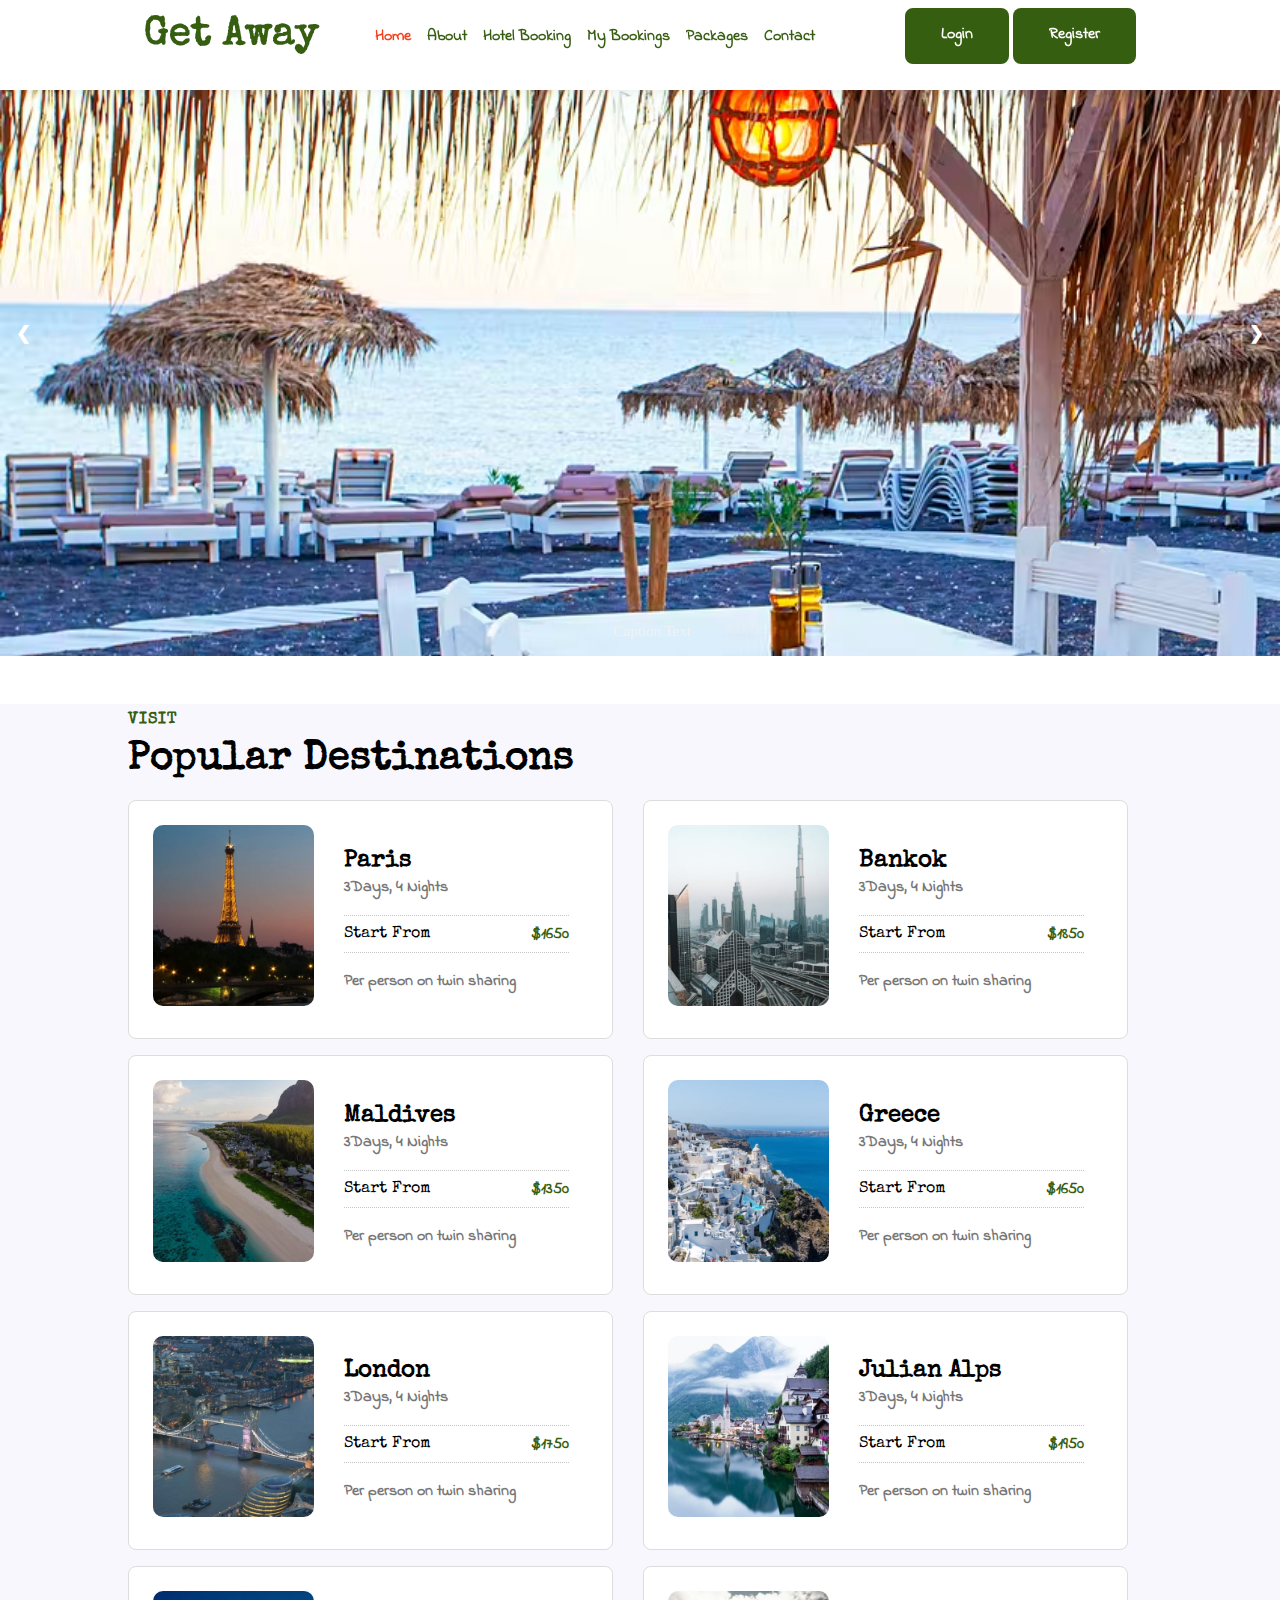
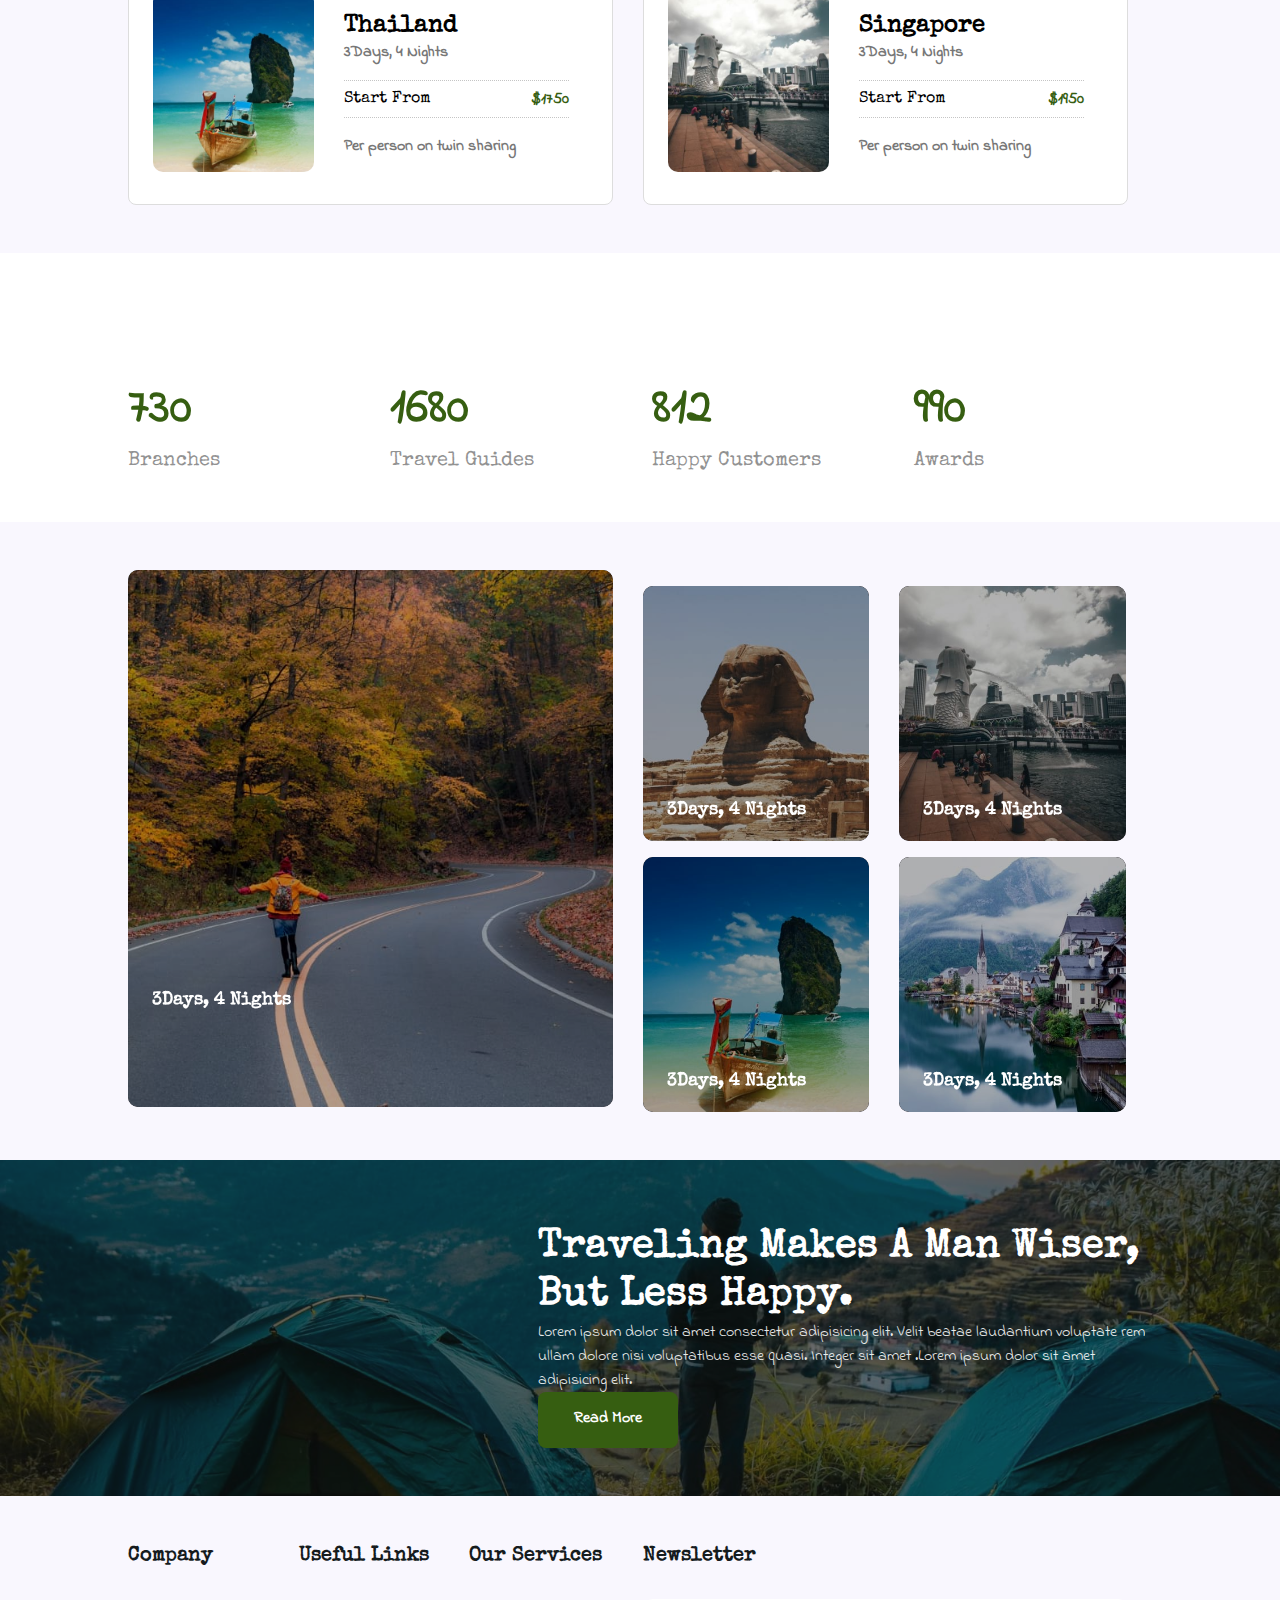
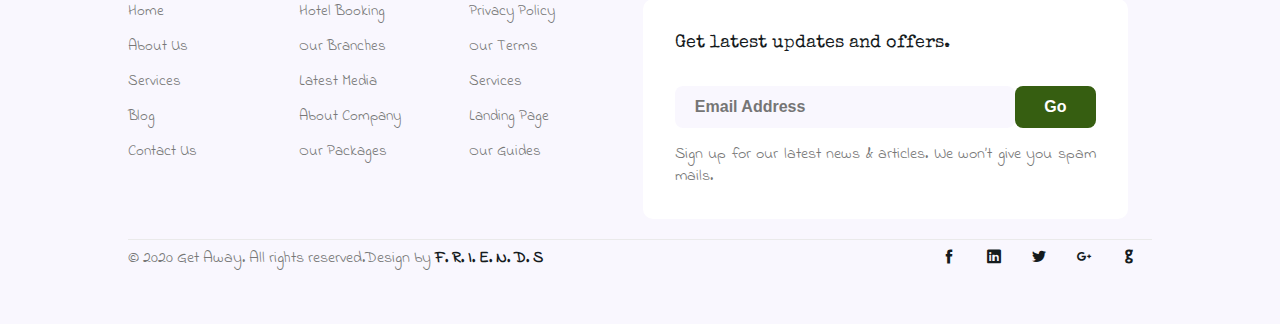
==== index.html @ 88aadf9b "changes" ====
<!DOCTYPE html>
<html lang="en">

<head>
  <meta charset="UTF-8" />
  <meta http-equiv="X-UA-Compatible" content="IE=edge" />
  <meta name="viewport" content="width=device-width, initial-scale=1.0" />

  <!-- google fonts -->
  <link rel="preconnect" href="https://fonts.googleapis.com" />
  <link rel="preconnect" href="https://fonts.gstatic.com" crossorigin />
  <link href="https://fonts.googleapis.com/css2?family=Indie+Flower&family=Special+Elite&display=swap"
    rel="stylesheet" />

  <!-- costum fonts -->
  <link href="css/icofont.min.css" rel="stylesheet" />
  <link href="css/style.css" rel="stylesheet" />
  <link href="css/responsive.css" rel="stylesheet" />

  <!-- js -->
  <script src="js/index.js" defer></script>

  <title>Get Away</title>
</head>

<body>
  <header id="site-header" class="fixed-top">
    <div class="container">
      <nav class="navbar navbar-expand-lg stroke">
        <h1>
          <a class="navbar-brand mr-lg-5" href="index.html"> Get Away </a>
          <!-- <a href="javascript:void(0);" class="icon" onclick="toggleNav()"><i class="icofont-navigation-menu"></i></a> -->
        </h1>

        <button class="navbar-toggler collapsed bg-gradient" type="button" data-toggle="collapse"
          data-target="#navbarTogglerDemo02" aria-controls="navbarTogglerDemo02" aria-expanded="false"
          aria-label="Toggle navigation">
          <!-- <span class="navbar-toggler-icon fa icon-expand fa-bars"></span>
          <span class="navbar-toggler-icon fa icon-close fa-times"></span> -->
          <i class="icofont-navigation-menu"></i>
        </button>

        <div class="collapse navbar-collapse" id="navbarTogglerDemo02">
          <ul class="navbar-nav mr-auto">
            <li class="nav-item active">
              <a class="nav-link" href="index.html">Home <span class="sr-only">(current)</span></a>
            </li>
            <li class="nav-item">
              <a class="nav-link" href="about.html">About</a>
            </li>
            <li class="nav-item">
              <a class="nav-link" href="hotel-booking.html">Hotel Booking</a>
            </li>
            <li class="nav-item">
              <a class="nav-link" href="myBookings.html">My Bookings</a>
            </li>
          <li class="nav-item">
            <a class="nav-link" href="packages.html">Packages</a>
          </li>

            <li class="nav-item">
              <a class="nav-link" href="contact.html">Contact</a>
            </li>
          </ul>
        </div>
        <div class="d-lg-block d-none" id="login-block">
          <a href="login.html" class="btn btn-style btn-secondary">Login</a>
          <a href="registration.html" class="btn btn-style btn-secondary">Register</a>
        </div>
        <div class="d-lg-block d-none" id="loggedIn-block">
          <div class="dropdown">
            <span class="d-flex"><i class="icofont-ui-user" style="padding-right: 10px"></i>
              <p>Hi <span id="userName"></span></p>
            </span>
            <div class="dropdown-content">
              <a id="openModal">Change Password</a>
              <a id="logout">Logout</a>
            </div>
          </div>
        </div>
      </nav>
    </div>
  </header>

  <section class="banner-main mb-3">
    <div class="slideshow-container">
      <div class="mySlides fade">
        <img src="images/banner1.avif" style="width: 100%" />
        <div class="text">Caption Text</div>
      </div>

      <div class="mySlides fade">
        <img src="images/banner2.avif" style="width: 100%" />
        <div class="text">Caption Two</div>
      </div>

      <div class="mySlides fade">
        <img src="images/banner3.jpeg" style="width: 100%" />
        <div class="text">Caption Three</div>
      </div>

      <a class="prev" onclick="plusSlides(-1)">❮</a>
      <a class="next" onclick="plusSlides(1)">❯</a>
    </div>
  </section>

  <section class="travel-grids mb-3 pb-5">
    <div class="container">
      <div class="title-content">
        <h6 class="sub-title">VISIT</h6>
        <h3 class="main-title">Popular Destinations</h3>
      </div>
      <div class="row">
        <!--/row-grids-->
        <div class="col-lg-6 subject-card mt-4">
          <div class="subject-card-header p-4">
            <a href="#" class="card_title p-lg-4d-block">
              <div class="row align-items-center">
                <div class="col-sm-5 subject-img">
                  <img src="images/g1.jpeg" class="img-fluid" alt="" />
                </div>
                <div class="col-sm-7 subject-content mt-sm-0 mt-4">
                  <h4>Paris</h4>
                  <p>3Days, 4 Nights</p>
                  <div class="dst-btm">
                    <h6 class="">Start From</h6>
                    <span>$1650</span>
                  </div>
                  <p class="sub-para">Per person on twin sharing</p>
                </div>
              </div>
            </a>
          </div>
        </div>
        <div class="col-lg-6 subject-card mt-lg-0 mt-4">
          <div class="subject-card-header p-4">
            <a href="#" class="card_title p-lg-4d-block">
              <div class="row align-items-center">
                <div class="col-sm-5 subject-img">
                  <img src="images/g2.jpeg" class="img-fluid" alt="" />
                </div>
                <div class="col-sm-7 subject-content mt-sm-0 mt-4">
                  <h4>Bankok</h4>
                  <p>3Days, 4 Nights</p>
                  <div class="dst-btm">
                    <h6 class="">Start From</h6>
                    <span>$1850</span>
                  </div>
                  <p class="sub-para">Per person on twin sharing</p>
                </div>
              </div>
            </a>
          </div>
        </div>
        <!--//row-grids-->
        <!--/row-grids-->
        <div class="col-lg-6 subject-card mt-4">
          <div class="subject-card-header p-4">
            <a href="#" class="card_title p-lg-4d-block">
              <div class="row align-items-center">
                <div class="col-sm-5 subject-img">
                  <img src="images/g3.jpeg" class="img-fluid" alt="" />
                </div>
                <div class="col-sm-7 subject-content mt-sm-0 mt-4">
                  <h4>Maldives</h4>
                  <p>3Days, 4 Nights</p>
                  <div class="dst-btm">
                    <h6 class="">Start From</h6>
                    <span>$1350</span>
                  </div>
                  <p class="sub-para">Per person on twin sharing</p>
                </div>
              </div>
            </a>
          </div>
        </div>
        <div class="col-lg-6 subject-card mt-4">
          <div class="subject-card-header p-4">
            <a href="#" class="card_title p-lg-4d-block">
              <div class="row align-items-center">
                <div class="col-sm-5 subject-img">
                  <img src="images/g4.jpeg" class="img-fluid" alt="" />
                </div>
                <div class="col-sm-7 subject-content mt-sm-0 mt-4">
                  <h4>Greece</h4>
                  <p>3Days, 4 Nights</p>
                  <div class="dst-btm">
                    <h6 class="">Start From</h6>
                    <span>$1650</span>
                  </div>
                  <p class="sub-para">Per person on twin sharing</p>
                </div>
              </div>
            </a>
          </div>
        </div>
        <!--//row-grids-->
        <!--/row-grids-->
        <div class="col-lg-6 subject-card mt-4">
          <div class="subject-card-header p-4">
            <a href="#" class="card_title p-lg-4d-block">
              <div class="row align-items-center">
                <div class="col-sm-5 subject-img">
                  <img src="images/g5.jpeg" class="img-fluid" alt="" />
                </div>
                <div class="col-sm-7 subject-content mt-sm-0 mt-4">
                  <h4>London</h4>
                  <p>3Days, 4 Nights</p>
                  <div class="dst-btm">
                    <h6 class="">Start From</h6>
                    <span>$1750</span>
                  </div>
                  <p class="sub-para">Per person on twin sharing</p>
                </div>
              </div>
            </a>
          </div>
        </div>
        <div class="col-lg-6 subject-card mt-4">
          <div class="subject-card-header p-4">
            <a href="#" class="card_title p-lg-4d-block">
              <div class="row align-items-center">
                <div class="col-sm-5 subject-img">
                  <img src="images/g6.jpeg" class="img-fluid" alt="" />
                </div>
                <div class="col-sm-7 subject-content mt-sm-0 mt-4">
                  <h4>Julian Alps</h4>
                  <p>3Days, 4 Nights</p>
                  <div class="dst-btm">
                    <h6 class="">Start From</h6>
                    <span>$1950</span>
                  </div>
                  <p class="sub-para">Per person on twin sharing</p>
                </div>
              </div>
            </a>
          </div>
        </div>
        <!--//row-grids-->
        <!--/row-grids-->
        <div class="col-lg-6 subject-card mt-4">
          <div class="subject-card-header p-4">
            <a href="#" class="card_title p-lg-4d-block">
              <div class="row align-items-center">
                <div class="col-sm-5 subject-img">
                  <img src="images/g7.jpeg" class="img-fluid" alt="" />
                </div>
                <div class="col-sm-7 subject-content mt-sm-0 mt-4">
                  <h4>Thailand</h4>
                  <p>3Days, 4 Nights</p>
                  <div class="dst-btm">
                    <h6 class="">Start From</h6>
                    <span>$1750</span>
                  </div>
                  <p class="sub-para">Per person on twin sharing</p>
                </div>
              </div>
            </a>
          </div>
        </div>
        <div class="col-lg-6 subject-card mt-4">
          <div class="subject-card-header p-4">
            <a href="#" class="card_title p-lg-4d-block">
              <div class="row align-items-center">
                <div class="col-sm-5 subject-img">
                  <img src="images/g8.jpeg" class="img-fluid" alt="" />
                </div>
                <div class="col-sm-7 subject-content mt-sm-0 mt-4">
                  <h4>Singapore</h4>
                  <p>3Days, 4 Nights</p>
                  <div class="dst-btm">
                    <h6 class="">Start From</h6>
                    <span>$1950</span>
                  </div>
                  <p class="sub-para">Per person on twin sharing</p>
                </div>
              </div>
            </a>
          </div>
        </div>
        <!--//row-grids-->
      </div>
    </div>
  </section>

  <section class="our-stats py-5" id="stats">
    <div class="gallery-inner container py-lg-0 py-3">
      <div class="row stats-con pb-lg-3">
        <div class="col-lg-3 col-6 stats_info counter_grid">
          <p class="counter">730</p>
          <h4>Branches</h4>
        </div>
        <div class="col-lg-3 col-6 stats_info counter_grid1">
          <p class="counter">1680</p>
          <h4>Travel Guides</h4>
        </div>
        <div class="col-lg-3 col-6 stats_info counter_grid mt-lg-0 mt-5">
          <p class="counter">812</p>
          <h4>Happy Customers</h4>
        </div>
        <div class="col-lg-3 col-6 stats_info counter_grid2 mt-lg-0 mt-5">
          <p class="counter">990</p>
          <h4>Awards</h4>
        </div>
      </div>
    </div>
  </section>

  <section class="best-rooms py-5">
    <div class="container py-md-5">
      <div class="ban-content-inf row">
        <div class="maghny-gd-1 col-lg-6">
          <div class="maghny-grid">
            <figure class="effect-lily border-radius  m-0">
              <img class="img-fluid" src="images/g10.jpeg" alt="">
              <figcaption>
                <div>
                  <h4>3Days, 4 Nights</h4>
                  <p>From 1720$ </p>
                </div>

              </figcaption>
            </figure>
          </div>
        </div>
        <div class="maghny-gd-1 col-lg-6 mt-lg-0 mt-4">
          <div class="row">
            <div class="maghny-gd-1 col-6">
              <div class="maghny-grid">
                <figure class="effect-lily border-radius">
                  <img class="img-fluid" src="images/g9.jpeg" alt="">
                  <figcaption>
                    <div>
                      <h4>3Days, 4 Nights</h4>
                      <p>From 1220$ </p>
                    </div>

                  </figcaption>
                </figure>
              </div>
            </div>
            <div class="maghny-gd-1 col-6">
              <div class="maghny-grid">
                <figure class="effect-lily border-radius">
                  <img class="img-fluid" src="images/g8.jpeg" alt="">
                  <figcaption>
                    <div>
                      <h4>3Days, 4 Nights</h4>
                      <p>From 1620$ </p>
                    </div>

                  </figcaption>
                </figure>
              </div>
            </div>
            <div class="maghny-gd-1 col-6 mt-4">
              <div class="maghny-grid">
                <figure class="effect-lily border-radius">
                  <img class="img-fluid" src="images/g7.jpeg" alt="">
                  <figcaption>
                    <div>
                      <h4>3Days, 4 Nights</h4>
                      <p>From 1820$ </p>
                    </div>

                  </figcaption>
                </figure>
              </div>
            </div>
            <div class="maghny-gd-1 col-6 mt-4">
              <div class="maghny-grid">
                <figure class="effect-lily border-radius">
                  <img class="img-fluid" src="images/g6.jpeg" alt="">
                  <figcaption>
                    <div>
                      <h4>3Days, 4 Nights</h4>
                      <p>From 1520$ </p>
                    </div>

                  </figcaption>
                </figure>
              </div>
            </div>
          </div>
        </div>
      </div>
    </div>
  </section>

  <section class="travel-bottom py-5">
    <div class="container py-md-4 py-3 text-center">
      <div class="row my-lg-4 mt-4">
        <div class="col-lg-9 col-md-10 ml-auto">
          <div class="bottom-info ml-auto">
            <div class="header-section text-left">
              <h3 class="hny-title two">Traveling makes a man wiser, but less happy.</h3>
              <p class="mt-3 pr-lg-5">Lorem ipsum dolor sit amet consectetur adipisicing elit. Velit beatae laudantium
                voluptate rem ullam dolore nisi voluptatibus esse quasi. Integer sit amet .Lorem ipsum dolor sit
                amet adipisicing elit.</p>
              <a href="about.html" class="btn btn-style btn-secondary mt-5">Read More</a>
            </div>


          </div>
        </div>
      </div>
    </div>
  </section>

  <footer class="travel-footer">
    <div class="travel-footer-16-main py-5">
      <div class="container">
        <div class="row">
          <div class="col-lg-6 column">
            <div class="row">
              <div class="col-md-4 column">
                <h3>Company</h3>
                <ul class="footer-gd-16">
                  <li><a href="index.html">Home</a></li>
                  <li><a href="about.html">About Us</a></li>
                  <li><a href="services.html">Services</a></li>
                  <li><a href="blog.html">Blog</a></li>
                  <li><a href="contact.html">Contact Us</a></li>
                </ul>
              </div>
              <div class="col-md-4 column mt-md-0 mt-4">
                <h3>Useful Links</h3>
                <ul class="footer-gd-16">
                  <li><a href="hotel-booking.html">Hotel Booking</a></li>
                  <li><a href="#url">Our Branches</a></li>
                  <li><a href="#url">Latest Media</a></li>
                  <li><a href="about.html">About Company</a></li>
                  <li><a href="#url">Our Packages</a></li>
                </ul>
              </div>
              <div class="col-md-4 column mt-md-0 mt-4">
                <h3>Our Services</h3>
                <ul class="footer-gd-16">
                  <li><a href="#url">Privacy Policy</a></li>
                  <li><a href="#url">Our Terms</a></li>
                  <li><a href="services.html">Services</a></li>
                  <li><a href="landing-single.html">Landing Page</a></li>
                  <li><a href="#url">Our Guides</a></li>
                </ul>
              </div>
            </div>
          </div>
          <div class="col-lg-6 col-md-12 column pl-lg-5 column4 mt-lg-0 mt-5">
            <h3 class="newsletter">Newsletter </h3>
            <div class="end-column">
              <h4>Get latest updates and offers.</h4>
              <form action="#" class="subscribe" method="post">
                <input type="email" name="email" placeholder="Email Address" required="">
                <button type="submit">Go</button>
              </form>
              <p>Sign up for our latest news &amp; articles. We won’t give you spam mails.</p>
            </div>
          </div>
        </div>
        <div class="d-flex below-section justify-content-between align-items-center pt-4 mt-5">
          <div class="columns text-lg-left text-center">
            <p>© 2020 Get Away. All rights reserved.Design by <a href="#" target="_blank">
                F. R. I. E. N. D. S</a>
            </p>
          </div>
          <div class="columns-2 mt-lg-0 mt-3">
            <ul class="social">
              <li><a href="#facebook"><i class="icofont-facebook"></i></a>
              </li>
              <li><a href="#linkedin"><i class="icofont-linkedin"></i></span></a>
              </li>
              <li><a href="#twitter"><i class="icofont-twitter"></i></span></a>
              </li>
              <li><a href="#google"><i class="icofont-google-plus"></i></span></a>
              </li>
              <li><a href="#github"><i class="icofont-github"></i></span></a>
              </li>
            </ul>
          </div>
        </div>
      </div>
    </div>
  </footer>


  <!-- The Modal -->
  <div id="myModal" class="modal">

    <div class="modal-content">
      <div class="modal-header">
        <span class="close">&times;</span>
        <h2>Change Password</h2>
      </div>
      <div class="modal-body">
        <form id="changePwForm">
          <div class="form container">
            <label for="password"><b>Old Password</b></label>
            <input type="password" placeholder="Enter Old Password" name="password" id="password" required>

            <label for="newPassword"><b>New Password</b></label>
            <input type="password" placeholder="Enter Password" name="newPassword" id="newPassword" required>

            <label for="repeatPassword"><b>Re-enter Password</b></label>
            <input type="password" placeholder="Re-enter Password" name="repeatPassword" id="repeatPassword" required>
          </div>

        </form>
      </div>
      <div class="modal-footer">
        <button id="changePassBtn">Change Password</button>
        <button class="cancelbtn" id="cancelChangePassBtn">cancel</button>
      </div>
    </div>
  </div>
  <!-- for banner  -->
  <script>
    let slideIndex = 1;
    showSlides(slideIndex);

    function plusSlides(n) {
      showSlides((slideIndex += n));
    }

    function currentSlide(n) {
      showSlides((slideIndex = n));
    }

    function showSlides(n) {
      let i;
      let slides = document.getElementsByClassName("mySlides");
      if (n > slides.length) {
        slideIndex = 1;
      }
      if (n < 1) {
        slideIndex = slides.length;
      }
      for (i = 0; i < slides.length; i++) {
        slides[i].style.display = "none";
      }

      slides[slideIndex - 1].style.display = "block";
    }
  </script>
</body>

</html>
---- css/style.css ----
/* offset */
* {
  margin: 0;
  padding: 0;
  /* overflow-x: hidden; */
}
/* .container {
  width: 1178px;
  padding-right: 15px;
  padding-left: 15px;
  margin-right: auto;
  margin-left: auto;
} */
.container{
  width: 80%;
  margin: auto;
}
ul li {
  list-style: none;
  display: inline-block;
}
.clearfix {
  clear: both;
}
p {
  margin: 0;
  padding: 0;
  font-size: 1em;
  line-height: 26px;
  color: #777;
}
p,
li,
a {
  font-family: "Indie Flower", cursive;
}
a {
  text-decoration: none;
  color: #000;
  font-weight: 600;
  cursor: pointer;
}
a:hover {
  color: #f53f1a;
}
.right {
  float: right;
}
.left {
  float: left;
}
p {
  text-align: justify;
  line-height: 1.5;
}
a {
  font-weight: 700;
  color: #365e11;
}
h1,
h2,
h3,
h4,
h5,
h6,
h1 a, h4 a {
  font-family: "Special Elite", cursive;
}
.mr-lg-5,
.mx-lg-5 {
  margin-right: 3rem !important;
}
.sr-only {
  position: absolute;
  width: 1px;
  height: 1px;
  padding: 0;
  margin: -1px;
  overflow: hidden;
  clip: rect(0, 0, 0, 0);
  border: 0;
}
.nav-fixed .navbar-expand-lg .navbar-nav li.nav-item.active .nav-link,
nav .active a {
  color: #f53f1a !important;
}
.mb-3 {
  margin-bottom: 3em;
}
/* .mt-5,
.my-5 {
  margin-top: 3rem !important;
} */
.col-1,
.col-2,
.col-3,
.col-4,
.col-5,
.col-6,
.col-7,
.col-8,
.col-9,
.col-10,
.col-11,
.col-12,
.col,
.col-auto,
.col-sm-1,
.col-sm-2,
.col-sm-3,
.col-sm-4,
.col-sm-5,
.col-sm-6,
.col-sm-7,
.col-sm-8,
.col-sm-9,
.col-sm-10,
.col-sm-11,
.col-sm-12,
.col-sm,
.col-sm-auto,
.col-md-1,
.col-md-2,
.col-md-3,
.col-md-4,
.col-md-5,
.col-md-6,
.col-md-7,
.col-md-8,
.col-md-9,
.col-md-10,
.col-md-11,
.col-md-12,
.col-md,
.col-md-auto,
.col-lg-1,
.col-lg-2,
.col-lg-3,
.col-lg-4,
.col-lg-5,
.col-lg-6,
.col-lg-7,
.col-lg-8,
.col-lg-9,
.col-lg-10,
.col-lg-11,
.col-lg-12,
.col-lg,
.col-lg-auto,
.col-xl-1,
.col-xl-2,
.col-xl-3,
.col-xl-4,
.col-xl-5,
.col-xl-6,
.col-xl-7,
.col-xl-8,
.col-xl-9,
.col-xl-10,
.col-xl-11,
.col-xl-12,
.col-xl,
.col-xl-auto {
  position: relative;
  /* width: 100%; */
  padding-right: 15px;
  padding-left: 15px;
}
.p-4 {
  padding: 1.5em;
}
.img-fluid {
  max-width: 100%;
  height: auto;
}
.mt-4,
.my-4 {
  margin-top: 1rem !important;
}
.pb-5,
.py-5 {
  padding-bottom: 3rem !important;
}
.col-6 {
  flex: 0 0 50%;
  max-width: 47%;
}
.pt-5,
.py-5 {
  padding-top: 3rem !important;
}
.ml-auto,
.mx-auto {
  margin-left: auto !important;
}
.text-left {
  text-align: left !important;
}
.hny-title {
  font-size: 40px;
  font-weight: 600;
  line-height: 48px;
  text-transform: capitalize;
}
.btn {
  display: inline-block;
  text-align: center;
  vertical-align: middle;
  -webkit-user-select: none;
  -moz-user-select: none;
  -ms-user-select: none;
  user-select: none;
}
.btn-style {
  padding: 0px 36px;
  font-size: 16px;
  line-height: 52px;
  text-transform: capitalize;
  font-weight: 600;
  transition: 0.3s ease-in;
  border-radius: 8px;
  height: 56px;
}
.btn-secondary {
  color: #fff;
  background-color: #365e11;
  border-color: #365e11;
}
.d-flex {
  display: flex !important;
}
/*=========== HOME PAGE ============*/
/* header */
.fixed-top {
  position: fixed;
  top: 0;
  right: 0;
  left: 0;
  z-index: 1030;
}
header {
  background-color: #fff;
  padding: 0px;
  transition: all 0.4s ease 0s;
  height: 90px;
  display: grid;
  align-items: center;
  box-shadow: 0 3px 9px rgb(0 0 0 / 5%);
}
.nav {
  display: flex;
  flex-wrap: wrap;
  padding-left: 0;
  margin-bottom: 0;
  list-style: none;
}

.nav-link {
  display: block;
  padding: 0.5rem 1rem;
}

.nav-link:hover,
.nav-link:focus {
  text-decoration: none;
}

.nav-link.disabled {
  color: #6c757d;
  pointer-events: none;
  cursor: default;
}

.nav-tabs {
  border-bottom: 1px solid #dee2e6;
}

.nav-tabs .nav-item {
  margin-bottom: -1px;
}

.nav-tabs .nav-link {
  border: 1px solid transparent;
  border-top-left-radius: 0.25rem;
  border-top-right-radius: 0.25rem;
}

.nav-tabs .nav-link:hover,
.nav-tabs .nav-link:focus {
  border-color: #e9ecef #e9ecef #dee2e6;
}

.nav-tabs .nav-link.disabled {
  color: #6c757d;
  background-color: transparent;
  border-color: transparent;
}

.nav-tabs .nav-link.active,
.nav-tabs .nav-item.show .nav-link {
  color: #495057;
  background-color: #fff;
  border-color: #dee2e6 #dee2e6 #fff;
}

.nav-tabs .dropdown-menu {
  margin-top: -1px;
  border-top-left-radius: 0;
  border-top-right-radius: 0;
}

.nav-pills .nav-link {
  border-radius: 0.25rem;
}

.nav-pills .nav-link.active,
.nav-pills .show > .nav-link {
  color: #fff;
  background-color: #000000;
}

.nav-fill .nav-item {
  flex: 1 1 auto;
  text-align: center;
}

.nav-justified .nav-item {
  flex-basis: 0;
  flex-grow: 1;
  text-align: center;
}

.tab-content > .tab-pane {
  display: none;
}

.tab-content > .active {
  display: block;
}

.navbar {
  position: relative;
  display: flex;
  flex-wrap: wrap;
  align-items: center;
  justify-content: space-between;
  padding: 0.5rem 1rem;
}

.navbar .container,
.navbar .container-fluid,
.navbar .container-sm,
.navbar .container-md,
.navbar .container-lg,
.navbar .container-xl {
  display: flex;
  flex-wrap: wrap;
  align-items: center;
  justify-content: space-between;
}

.navbar-brand {
  display: inline-block;
  padding-top: 0.3125rem;
  padding-bottom: 0.3125rem;
  margin-right: 1rem;
  font-size: 1.25rem;
  line-height: inherit;
  white-space: nowrap;
}

.navbar-brand:hover,
.navbar-brand:focus {
  text-decoration: none;
}

.navbar-nav {
  display: flex;
  flex-direction: column;
  padding-left: 0;
  margin-bottom: 0;
  list-style: none;
}

.navbar-nav .nav-link {
  padding-right: 0;
  padding-left: 0;
}

.navbar-nav .dropdown-menu {
  position: static;
  float: none;
}

.navbar-text {
  display: inline-block;
  padding-top: 0.5rem;
  padding-bottom: 0.5rem;
}

.navbar-collapse {
  flex-basis: 100%;
  flex-grow: 1;
  align-items: center;
}

.navbar-toggler {
  padding: 0.25rem 0.75rem;
  font-size: 1.25rem;
  line-height: 1;
  background-color: transparent;
  border: 1px solid transparent;
  border-radius: 0.25rem;
}

.navbar-toggler:hover,
.navbar-toggler:focus {
  text-decoration: none;
}

.navbar-toggler-icon {
  display: inline-block;
  width: 1.5em;
  height: 1.5em;
  vertical-align: middle;
  content: "";
  background: no-repeat center center;
  background-size: 100% 100%;
}
.navbar-expand {
  flex-flow: row nowrap;
  justify-content: flex-start;
}

.navbar-expand > .container,
.navbar-expand > .container-fluid,
.navbar-expand > .container-sm,
.navbar-expand > .container-md,
.navbar-expand > .container-lg,
.navbar-expand > .container-xl {
  padding-right: 0;
  padding-left: 0;
}

.navbar-expand .navbar-nav {
  flex-direction: row;
}

.navbar-expand .navbar-nav .dropdown-menu {
  position: absolute;
}

.navbar-expand .navbar-nav .nav-link {
  padding-right: 0.5rem;
  padding-left: 0.5rem;
}

.navbar-expand > .container,
.navbar-expand > .container-fluid,
.navbar-expand > .container-sm,
.navbar-expand > .container-md,
.navbar-expand > .container-lg,
.navbar-expand > .container-xl {
  flex-wrap: nowrap;
}

.navbar-expand .navbar-collapse {
  display: flex !important;
  flex-basis: auto;
}

.navbar-expand .navbar-toggler {
  display: none;
}

.navbar-light .navbar-brand {
  color: rgba(0, 0, 0, 0.9);
}

.navbar-light .navbar-brand:hover,
.navbar-light .navbar-brand:focus {
  color: rgba(0, 0, 0, 0.9);
}

.navbar-light .navbar-nav .nav-link {
  color: rgba(0, 0, 0, 0.5);
}

.navbar-light .navbar-nav .nav-link:hover,
.navbar-light .navbar-nav .nav-link:focus {
  color: rgba(0, 0, 0, 0.7);
}

.navbar-light .navbar-nav .nav-link.disabled {
  color: rgba(0, 0, 0, 0.3);
}

.navbar-light .navbar-nav .show > .nav-link,
.navbar-light .navbar-nav .active > .nav-link,
.navbar-light .navbar-nav .nav-link.show,
.navbar-light .navbar-nav .nav-link.active {
  color: rgba(0, 0, 0, 0.9);
}

.navbar-light .navbar-toggler {
  color: rgba(0, 0, 0, 0.5);
  border-color: rgba(0, 0, 0, 0.1);
}

.navbar-light .navbar-toggler-icon {
  background-image: url("data:image/svg+xml,%3csvg xmlns='http://www.w3.org/2000/svg' width='30' height='30' viewBox='0 0 30 30'%3e%3cpath stroke='rgba(0, 0, 0, 0.5)' stroke-linecap='round' stroke-miterlimit='10' stroke-width='2' d='M4 7h22M4 15h22M4 23h22'/%3e%3c/svg%3e");
}

.navbar-light .navbar-text {
  color: rgba(0, 0, 0, 0.5);
}

.navbar-light .navbar-text a {
  color: rgba(0, 0, 0, 0.9);
}

.navbar-light .navbar-text a:hover,
.navbar-light .navbar-text a:focus {
  color: rgba(0, 0, 0, 0.9);
}

.navbar-dark .navbar-brand {
  color: #fff;
}

.navbar-dark .navbar-brand:hover,
.navbar-dark .navbar-brand:focus {
  color: #fff;
}

.navbar-dark .navbar-nav .nav-link {
  color: rgba(255, 255, 255, 0.5);
}

.navbar-dark .navbar-nav .nav-link:hover,
.navbar-dark .navbar-nav .nav-link:focus {
  color: rgba(255, 255, 255, 0.75);
}

.navbar-dark .navbar-nav .nav-link.disabled {
  color: rgba(255, 255, 255, 0.25);
}

.navbar-dark .navbar-nav .show > .nav-link,
.navbar-dark .navbar-nav .active > .nav-link,
.navbar-dark .navbar-nav .nav-link.show,
.navbar-dark .navbar-nav .nav-link.active {
  color: #fff;
}

.navbar-dark .navbar-toggler {
  color: rgba(255, 255, 255, 0.5);
  border-color: rgba(255, 255, 255, 0.1);
}

.navbar-dark .navbar-text {
  color: rgba(255, 255, 255, 0.5);
}

.navbar-dark .navbar-text a {
  color: #fff;
}

.navbar-dark .navbar-text a:hover,
.navbar-dark .navbar-text a:focus {
  color: #fff;
}
#site-header nav h1 a {
  font-size: 40px;
}

/* banner */
.mySlides {
  display: none;
}
.mySlides img {
  vertical-align: middle;
  height: 41em;
  object-fit: cover;
}

/* Slideshow container */
.slideshow-container {
  max-width: 100%;
  position: relative;
  margin: auto;
}

/* Next & previous buttons */
.prev,
.next {
  cursor: pointer;
  position: absolute;
  top: 50%;
  width: auto;
  padding: 16px;
  margin-top: -22px;
  color: white;
  font-weight: bold;
  font-size: 18px;
  transition: 0.6s ease;
  border-radius: 0 3px 3px 0;
  user-select: none;
}

/* Position the "next button" to the right */
.next {
  right: 0;
  border-radius: 3px 0 0 3px;
}

/* On hover, add a black background color with a little bit see-through */
.prev:hover,
.next:hover {
  background-color: rgba(0, 0, 0, 0.8);
}

/* Caption text */
.text {
  color: #f2f2f2;
  font-size: 15px;
  padding: 8px 12px;
  position: absolute;
  bottom: 8px;
  width: 100%;
  text-align: center;
}

/* Fading animation */
.fade {
  animation-name: fade;
  animation-duration: 1.5s;
}

@keyframes fade {
  from {
    opacity: 0.4;
  }
  to {
    opacity: 1;
  }
}
/* travel-grid */
.travel-grids img,
.best-rooms img, .travel-cta4 img, .travel-grids1 img{
  border-radius: 10px;
}
.travel-grids {
  background-color: #936be80d;
}
.sub-title {
  font-size: 16px;
  font-weight: 700;
  text-transform: uppercase;
  line-height: 2em;
  letter-spacing: 1px;
  color: #365e11;
}
.main-title {
  font-size: 40px;
  font-weight: 600;
  line-height: 48px;
  text-transform: capitalize;
}
.row {
  display: flex;
  flex-wrap: wrap;
  margin-right: -15px;
  margin-left: -15px;
}
.col-lg-6 {
  flex: 0 0 50%;
  max-width: 47%;
}
.subject-card-header {
  background-color: #fff;
  border-radius: 8px;
  box-shadow: var(--card-box-shadow);
  transition: 0.3s ease-in-out;
  border: 1px solid #ddd;
}
.align-items-center {
  align-items: center !important;
}
.travel-grids h4 {
  font-size: 24px;
  line-height: 28px;
  color: #000;
}
.travel-grids .dst-btm {
  margin: 16px 0;
  padding: 6px 0;
  border-top: 1px dotted #c5c5c5;
  border-bottom: 1px dotted #c5c5c5;
  color: #000;
  display: grid;
  grid-template-columns: 2fr 1fr;
  align-items: center;
}
.travel-grids .dst-btm h6 {
  font-size: 16px;
  font-weight: 400;
  color: 000;
}
.travel-grids .dst-btm span {
  text-align: right;
  font-size: 16px;
  font-weight: 600;
  color: #365e11;
}

/* stats count */
.stats_info p {
  font-size: 50px;
  line-height: 60px;
  font-weight: 700;
  color: #365e11;
  margin-top: 30px;
  margin-bottom: 0;
}
.stats_info h4 {
  font-size: 20px;
  line-height: 25px;
  text-transform: capitalize;
  color: #777;
  margin-top: 10px;
  opacity: 0.8;
  font-weight: 300;
}

/* best-rooms */
.best-rooms {
  background-color: #936be80d;
}
.best-rooms .maghny-grid {
  position: relative;
  list-style: none;
}
.best-rooms .maghny-grid figure {
  position: relative;
  /* float: left; */
  overflow: hidden;
  background: #020004;
  text-align: center;
  cursor: pointer;
  margin-bottom: 0px;
  border-top-left-radius: 10px;
  border-top-right-radius: 10px;
}
.best-rooms .maghny-grid figure img {
  position: relative;
  display: block;
  min-height: 100%;
  max-width: 100%;
  opacity: 0.8;
}
.best-rooms figure.effect-lily img {
  opacity: 0.7;
  transition: opacity 0.35s, transform 0.35s;
  width: 100%;
}
article,
aside,
figcaption,
figure,
footer,
header,
hgroup,
main,
nav,
section {
  display: block;
}
.best-rooms .maghny-grid figure figcaption {
  padding: 2em;
  padding-bottom: 0;
  color: #fff;
  text-transform: capitalize;
  -webkit-backface-visibility: hidden;
  backface-visibility: hidden;
}
.best-rooms .maghny-grid figure figcaption,
.best-rooms .maghny-grid figure figcaption > a {
  position: absolute;
  top: inherit;
  bottom: 27%;
  left: 0;
  width: 100%;
}
.best-rooms figure.effect-lily figcaption {
  text-align: left;
}
.best-rooms figure.effect-lily figcaption > div {
  position: absolute;
  bottom: 0;
  left: 0;
  padding: 1.5em;
  padding-bottom: 0;
  width: 100%;
  height: 50%;
}
.best-rooms .maghny-grid figure h4 {
  transition: transform 0.35s;
  font-size: 18px;
  line-height: 28px;
}
.best-rooms .maghny-grid figure h4,
.best-rooms .maghny-grid figure p {
  margin: 0;
  color: #fff;
}
.best-rooms figure.effect-lily h4,
.best-rooms figure.effect-lily p,
.best-rooms figure.effect-lily a {
  transform: translate3d(0, 40px, 0);
}
.best-rooms figure.effect-lily h4 {
  transition: transform 0.35s;
}
.best-rooms .maghny-grid figure p {
  color: #fff;
  font-weight: 600;
}
.best-rooms figure.effect-lily p,
.best-rooms figure.effect-lily a {
  color: rgba(255, 255, 255, 0.8);
  opacity: 0;
  transition: opacity 0.2s, transform 0.35s;
}
.best-rooms figure.effect-lily:hover img,
.best-rooms figure.effect-lily:hover p,
.best-rooms figure.effect-lily:hover a {
  opacity: 0.9;
}

.best-rooms figure.effect-lily:hover h4,
.best-rooms figure.effect-lily:hover p,
.best-rooms figure.effect-lily:hover p {
  transform: translate3d(0, 15px, 0);
}

.best-rooms figure.effect-lily:hover p,
.best-rooms figure.effect-lily:hover a {
  transition-delay: 0.05s;
  transition-duration: 0.35s;
}

.best-rooms .room-info ul li {
  display: inline-block;
  margin-right: 15px;
  color: var(--para-color);
  font-weight: 500;
}

.best-rooms .room-info ul li span.fa {
  color: #d1cebd;
  width: 22px;
  font-size: 16px;
}
.best-rooms .border-radius {
  border-radius: 10px;
}
.best-rooms .col-6 {
  max-width: 44%;
}
.travel-bottom {
  background: url(../images/banner2.jpeg) no-repeat center;
  background-size: cover;
  position: relative;
  z-index: 0;
  display: grid;
  align-items: center;
}

.travel-bottom::before {
  content: "";
  position: absolute;
  top: 0;
  min-height: 100%;
  left: 0;
  right: 0;
  z-index: -1;
  background-color: #0c0c0c;
  opacity: 0.6;
}

.travel-bottom .bottom-info {
  max-width: 60%;
}

.travel-bottom .bottom-info p {
  color: #fff;
  text-align: left;
  opacity: 0.9;
}
.hny-title.two {
  color: #fff;
}
/* footer  */
.travel-footer .travel-footer-16-main {
  background: #936be80d;
}

.travel-footer .travel-footer-16-main h3 {
  font-size: 20px;
  line-height: 25px;
  color: #151b1d;
  margin-bottom: 30px;
  font-weight: 700;
}

.travel-footer .travel-footer-16-main h4 {
  font-size: 18px;
  line-height: 25px;
  color: #151b1d;
  margin-bottom: 30px;
  font-weight: 500;
}

.travel-footer .ad-text-inf {
  margin-bottom: 20px;
}
.travel-footer .col-md-4 {
  max-width: 27.33333%;
}

.travel-footer span.color-ubd {
  color: var(--font-color);
  opacity: 0.5;
  font-weight: 500;
  font-size: 16px;
  display: block;
  margin-bottom: 2px;
}

.travel-footer .footer-gd-16 li {
  display: block;
  list-style: none;
  margin: 10px 0;
}

.travel-footer .footer-gd-16 li a {
  color: #777;
  font-weight: normal;
  font-size: 15px;
  line-height: 25px;
  padding: 0;
  text-transform: capitalize;
}

.travel-footer .end-column {
  background-color: #fff;
  padding: 2em;
  border-radius: 10px;
}

.travel-footer .below-section,
.travel-footer .para-content-footer {
  border-top: 1px solid #eaeaea;
}

.travel-footer .travel-footer-16-main h3 a:hover,
.travel-footer .footer-gd-16 li a:hover,
.travel-footer .travel-footer-16-main p a:hover {
  opacity: 0.8;
  color: #000;
}

.travel-footer .travel-footer-16-main p {
  line-height: 22px;
  color: #777;
  font-size: 16px;
}

.travel-footer .travel-footer-16-main p a {
  color: #151b1d;
}

.travel-footer a.footer-small-text {
  color: var(--heading-color);
  line-height: 24px;
  font-size: 16px;
  font-weight: 600;
  transition: 0.3s ease-in;
}

.travel-footer a.footer-small-text:hover {
  background: var(--secondary-color);
  transition: 0.3s ease-in;
}

.travel-footer .text-sub-small {
  color: #656f7b;
  font-size: 14px;
  margin-top: 4px;
}

.travel-footer form {
  display: flex;
  margin-bottom: 15px;
  justify-content: space-between;
}
.travel-footer .below-section {
  margin-top: 20px;
}

.travel-footer .subscribe input[type="email"] {
  background: #936be80d;
  border: none;
  padding: 12px 20px;
  font-size: 16px;
  outline: none;
  width: 78%;
  color: #151b1d;
  font-weight: 600;
  border-radius: 8px;
}

.travel-footer .subscribe button {
  text-align: center;
  background: #365e11;
  border: none;
  outline: none;
  font-size: 16px;
  font-weight: 600;
  padding: 12px 20px;
  cursor: pointer;
  width: 20%;
  color: #fff;
  border-radius: 8px;
}

.travel-footer .subscribe button:hover {
  transition: all 0.5s ease;
}

.travel-footer .subscribe button img {
  vertical-align: middle;
}

.travel-footer #movetop {
  display: none;
  position: fixed;
  bottom: 100px;
  right: 20px;
  z-index: 99;
  border: none;
  outline: none;
  cursor: pointer;
  width: 50px;
  height: 45px;
  background: #365e11;
  padding: 0;
  opacity: 0.7;
  transition: 0.3s ease;
  border-radius: 8px;
}

.travel-footer #movetop:hover {
  opacity: 1;
  transition: 0.3s ease;
}

.travel-footer #movetop span.fa {
  line-height: 45px;
  color: #fff;
  font-size: 22px;
}

.travel-footer .below-section {
  justify-content: space-between;
}

.travel-footer ul.social li,
.travel-footer ul.jst-link li {
  display: inline-block;
  margin-right: 5px;
}

.travel-footer ul.social li a {
  color: #151b1d;
  width: 36px;
  height: 36px;
  line-height: 36px;
  display: inline-block;
  border-radius: 50%;
  text-align: center;
}

.travel-footer ul.social li a:hover {
  background: #e9ecef;
  transition: 0.3s ease;
  color: #fff;
}

.travel-footer ul.social li a span {
  font-size: 15px;
  line-height: 36px;
}

/* ====================== Login Page ====================== */
/* breadcrumb */
.travel-about-breadcrumb {
    margin-top: 90px;
    background: url(../images/banner2.jpeg) no-repeat center;
    background-size: cover;
    position: relative;
    z-index: 0;
    display: grid;
    align-items: center;
    padding: 1em 0;
  }
  
  .travel-about-breadcrumb h2.title {
    font-size: 38px;
    font-weight: 700;
    color: #fff;
  }
  
  .travel-about-breadcrumb::before {
    content: "";
    position: absolute;
    top: 0;
    min-height: 100%;
    left: 0;
    right: 0;
    z-index: -1;
    background-color: #161B1D;
    opacity: .7;
  }
  
  .travel-about-breadcrumb .breadcrumbs-custom-path li {
    position: relative;
    display: inline-block;
    vertical-align: middle;
    font-size: 1em;
    line-height: 1.5;
    font-weight: 400;
    text-transform: capitalize;
    color: #fff;
  }
  
  ul.breadcrumbs-custom-path li a {
    color: var(--secondary-color);
  }
  
  .travel-about-breadcrumb .breadcrumbs-custom-path li span.fa {
    font-size: 12px;
    vertical-align: 2px;
  }
  
  @media (max-width:991px) {
    .travel-about-breadcrumb {
      margin-top: 68px;
    }
  }
  
  @media (max-width:640px) {
    .travel-about-breadcrumb h2.title {
      font-size: 34px;
    }
  
    .travel-about-breadcrumb {
      margin-top: 68px;
    }
  }
  
  @media (max-width:600px) {
    .travel-about-breadcrumb h2.title {
      font-size: 30px;
    }
}
/* about  */
.ab-section {
    max-width: 750px;
    margin: 0 auto;
  }
  
  .travel-content-6 {
    background: #936be80d ;
  }
  

#loggedIn-block .dropdown {
  position: relative;
  display: inline-block;
}

#loggedIn-block .dropdown-content {
  display: none;
  position: absolute;
  background-color: #f9f9f9;
  min-width: 160px;
  box-shadow: 0px 8px 16px 0px rgba(0, 0, 0, 0.2);
  padding: 12px 16px;
  z-index: 1;
}

#loggedIn-block .dropdown:hover .dropdown-content {
  display: block;
}

/* For Modal */
/* The Modal (background) */
.modal {
  display: none; /* Hidden by default */
  position: fixed; /* Stay in place */
  z-index: 1; /* Sit on top */
  padding-top: 100px; /* Location of the box */
  left: 0;
  top: 0;
  width: 100%; /* Full width */
  height: 100%; /* Full height */
  overflow: auto; /* Enable scroll if needed */
  background-color: rgb(0, 0, 0); /* Fallback color */
  background-color: rgba(0, 0, 0, 0.4); /* Black w/ opacity */
}

/* Modal Content */
.modal-content {
  position: relative;
  background-color: #fefefe;
  margin: auto;
  padding: 0;
  border: 1px solid #888;
  width: 80%;
  box-shadow: 0 4px 8px 0 rgba(0, 0, 0, 0.2), 0 6px 20px 0 rgba(0, 0, 0, 0.19);
  -webkit-animation-name: animatetop;
  -webkit-animation-duration: 0.4s;
  animation-name: animatetop;
  animation-duration: 0.4s;
}

/* Add Animation */
@-webkit-keyframes animatetop {
  from {
    top: -300px;
    opacity: 0;
  }
  to {
    top: 0;
    opacity: 1;
  }
}

@keyframes animatetop {
  from {
    top: -300px;
    opacity: 0;
  }
  to {
    top: 0;
    opacity: 1;
  }
}

/* The Close Button */
.close {
  color: #365e11;
  float: right;
  font-size: 28px;
  font-weight: bold;
}

.close:hover,
.close:focus {
  color: #f53f1a;
  text-decoration: none;
  cursor: pointer;
}

.modal-header {
  padding: 18px;
  background-color: #f1f1f1;
  color: #365e11;
}

.modal-body {
  padding: 2px 16px;
}

.modal-footer {
  padding: 16px;
  background-color: #f1f1f1;
  color: #365e11;
  display: flex;
  justify-content: space-between;
  flex-direction: row-reverse;
}

#changePwForm form {
  border: 3px solid #f1f1f1;
}

#changePwForm input[type="text"],
#changePwForm input[type="password"] {
  width: 100%;
  padding: 12px 20px;
  margin: 8px 0;
  display: inline-block;
  border: 1px solid #ccc;
  box-sizing: border-box;
}

#changePwForm .container {
  width: auto;
}

.modal-footer button {
  background-color: #04aa6d;
  color: white;
  padding: 14px 20px;
  margin: 8px 0;
  border: none;
  cursor: pointer;
  /* width: 100%; */
}

.modal-footer button:hover {
  opacity: 0.8;
}

.modal-footer .cancelbtn {
  background-color: #f44336;
}
.travel-grids1 .grids5-info h5 {
    font-size: 16px;
    line-height: 25px;
    color: #365e11;
    margin-top: 10px;
}
.travel-grids1 h4, .grids-1 h4{
    margin: 0;
    padding: 0;
    color: #151b1d;
    font-weight: 700;
    font-size: 1.5em;
    font-family: "Special Elite", cursive;
}
/* Destination Page  */
.grids-1 .info {
    padding: 20px 0px;
}
.grids-1 .dst-btm {
    display: grid;
    grid-template-columns: 2fr 1fr;
    align-items: center;
    border-top: 1px solid #ddd;
    margin-top: 16px;
    padding-top: 10px;
}
.grids-1 .dst-btm h6 {
    font-size: 16px;
    font-weight: 400;
    color: #151b1d;
}
.grids-1 .dst-btm span {
    text-align: right;
    font-size: 16px;
    font-weight: 600;
    color: #365e11;
}
/* Packages page  */
.pricing .grid {
    display: grid;
    grid-template-columns: 1fr 3fr 2fr;
    align-items: center;
    grid-gap: 20px;
  }
  
  .pricing .price-box {
    box-sizing: border-box;
    background: #fff;
    padding: 20px;
    border: 1px solid #151b1d;
    border-radius: 6px;
    -webkit-border-radius: 6px;
    -o-border-radius: 6px;
    -moz-border-radius: 6px;
    -ms-border-radius: 6px;
    margin-bottom: 30px;
  }
  
  .pricing .price-box:hover {
    border: 1px solid #f44336;
    transition: 0.5s ease-out;
    -webkit-transition: 0.5s ease-out;
    -moz-transition: 0.5s ease-out;
    -ms-transition: 0.5s ease-out;
    -o-transition: 0.5s ease-out;
  }
  
  .pricing .pricehead {
    color: #151b1d;
    text-transform: uppercase;
    line-height: 20px;
    font-size: 15px;
    font-weight: 700;
  }
  
  .pricing .pricing {
    color: var(--heading-color);
    line-height: 32px;
    font-size: 42px;
    text-align: right;
    font-weight: 700;
  }
  
  .pricing .price-number {
    display: grid;
    grid-template-columns: 1fr 1fr;
    align-items: center;
    grid-gap: 20px;
  }
  
  .pricing .pri {
    color: var(--font-color);
    line-height: 25px;
    font-size: 17px;
    vertical-align: super;
    font-weight: 600;
  }
  
  .pricing .pri1 {
    color: var(--heading-color);
    text-align: right;
    line-height: 25px;
    font-size: 20px;
    font-weight: 300;
    vertical-align: super;
  }
  
  .pricing .price-title {
    color: var(--font-color);
    line-height: 20px;
    font-size: 17px;
    font-weight: 400;
    text-transform: capitalize;
  }
  
  .pricing .pricing-style-travels {
    margin: 0 auto;
    width: 100%;
    display: flex;
    flex-wrap: wrap;
    justify-content: center;
  }
  
  @media (max-width:992px) {
    .pricing .price-number {
      display: grid;
      grid-template-columns: 1fr;
    }
  
    .pricing .grid {
      display: grid;
      grid-template-columns: 2fr 3fr 2fr;
      align-items: center;
      grid-gap: 10px;
    }
  }
  
  @media (max-width:667px) {
    .pricing .grid {
      display: grid;
      grid-template-columns: 1fr;
      align-items: center;
      grid-gap: 10px;
      text-align: center;
    }
  
    .pricing .price-number {
      margin-top: 20px;
    }
  
    .pricing .pricing {
      font-size: 48px;
      text-align: center;
    }
  }

  /* Contact Page */
  .travel-contact .cont-details h5 {
    color: var(--heading-color);
    font-size: 40px;
    line-height: 48px;
    font-weight: 600;
  }
  
  .travel-contact .cont-details p {
    color: var(--font-color);
    font-size: 18px;
    line-height: 28px;
    font-weight: 400;
    max-width: 450px;
  }
  
  .travel-contact .hours h6 {
    color: var(--heading-color);
    font-size: 18px;
    line-height: 25px;
  }
  
  .travel-contact .hours p {
    font-size: 16px;
    margin-bottom: 10px;
    color: var(--font-color);
    max-width: 350px;
  }
  
  .travel-contact .hours p a {
    color: var(--font-color);
  }
  
  .travel-contact .hours p a:hover {
    text-decoration: underline;
  }
  
  .travel-contact .contact-grids input,
  .travel-contact .contact-grids textarea {
    font-weight: normal;
    font-style: normal;
    font-family: inherit;
    border: none;
    color: var(--heading-color);
    font-size: 16px;
    width: 100%;
    height: 55px;
    background: var(--bg-color);
    padding: 0px 20px;
    outline: none;
    border-radius: var(--border-radius);
    border-width: 1px;
    border-style: solid;
    border-color: var(--border-color);
    -o-border-image: initial;
    border-image: initial;
    margin-bottom: 10px;
  }
  
  .travel-contact .contact-grids textarea {
    height: 140px;
    padding: 15px 20px;
  }
  
  .travel-contact .contact-grids input:focus,
  .travel-contact .contact-grids textarea:focus {
    border: 1px solid var(--secondary-color);
  }
  
  .travel-contact .map h5 {
    color: var(--heading-color);
    font-size: 35px;
    line-height: 42px;
    font-weight: 600;
    margin-bottom: 15px;
  }
  
  .travel-contact .map iframe {
    width: 100%;
    min-height: 330px;
    padding: 10px;
    background: var(--bg-color);
    border-radius: var(--border-radius);
  }
  
  @media (max-width: 568px) {
  
    .travel-contact .contact-grids input,
    .travel-contact .contact-grids textarea {
      font-size: 16px;
    }
  }
---- css/responsive.css ----
@media (max-width: 575.98px) {

  .navbar-expand-sm>.container,
  .navbar-expand-sm>.container-fluid,
  .navbar-expand-sm>.container-sm,
  .navbar-expand-sm>.container-md,
  .navbar-expand-sm>.container-lg,
  .navbar-expand-sm>.container-xl {
    padding-right: 0;
    padding-left: 0;
  }
}

@media (min-width: 576px) {

  .pb-sm-5,
  .py-sm-5 {
    padding-bottom: 3rem !important;
  }

  .pt-sm-5,
  .py-sm-5 {
    padding-top: 3rem !important;
  }

  .mt-sm-0,
  .my-sm-0 {
    margin-top: 0 !important;
  }

  .navbar-expand-sm {
    flex-flow: row nowrap;
    justify-content: flex-start;
  }

  .navbar-expand-sm .navbar-nav {
    flex-direction: row;
  }

  .navbar-expand-sm .navbar-nav .dropdown-menu {
    position: absolute;
  }

  .navbar-expand-sm .navbar-nav .nav-link {
    padding-right: 0.5rem;
    padding-left: 0.5rem;
  }

  .navbar-expand-sm>.container,
  .navbar-expand-sm>.container-fluid,
  .navbar-expand-sm>.container-sm,
  .navbar-expand-sm>.container-md,
  .navbar-expand-sm>.container-lg,
  .navbar-expand-sm>.container-xl {
    flex-wrap: nowrap;
  }

  .navbar-expand-sm .navbar-collapse {
    display: flex !important;
    flex-basis: auto;
  }

  .navbar-expand-sm .navbar-toggler {
    display: none;
  }

  .col-sm-5 {
    flex: 0 0 41.66667%;
    max-width: 39.66667%;
  }

  .col-sm-7 {
    flex: 0 0 58.33333%;
    max-width: 48.33333%;
  }
}

@media (max-width: 767.98px) {

  .navbar-expand-md>.container,
  .navbar-expand-md>.container-fluid,
  .navbar-expand-md>.container-sm,
  .navbar-expand-md>.container-md,
  .navbar-expand-md>.container-lg,
  .navbar-expand-md>.container-xl {
    padding-right: 0;
    padding-left: 0;
  }

}

@media (min-width: 768px) {

  .mt-md-0,
  .my-md-0 {
    margin-top: 0 !important;
  }

  .col-md-4 {
    flex: 0 0 33.33333%;
    max-width: 33.33333%;
  }

  .navbar-expand-md {
    flex-flow: row nowrap;
    justify-content: flex-start;
  }

  .navbar-expand-md .navbar-nav {
    flex-direction: row;
  }

  .navbar-expand-md .navbar-nav .dropdown-menu {
    position: absolute;
  }

  .navbar-expand-md .navbar-nav .nav-link {
    padding-right: 0.5rem;
    padding-left: 0.5rem;
  }

  .navbar-expand-md>.container,
  .navbar-expand-md>.container-fluid,
  .navbar-expand-md>.container-sm,
  .navbar-expand-md>.container-md,
  .navbar-expand-md>.container-lg,
  .navbar-expand-md>.container-xl {
    flex-wrap: nowrap;
  }

  .navbar-expand-md .navbar-collapse {
    display: flex !important;
    flex-basis: auto;
  }

  .navbar-expand-md .navbar-toggler {
    display: none;
  }

  .travel-grids1 .col-md-4 {
    max-width: 30.33333%;
  }


}

@media (max-width: 991.98px) {

  .navbar-expand-lg>.container,
  .navbar-expand-lg>.container-fluid,
  .navbar-expand-lg>.container-sm,
  .navbar-expand-lg>.container-md,
  .navbar-expand-lg>.container-lg,
  .navbar-expand-lg>.container-xl {
    padding-right: 0;
    padding-left: 0;
  }

  .travel-footer .below-section {
    display: block !important;
  }

  .travel-footer .columns-2 {
    text-align: center;
  }
}

@media (min-width: 992px) {
  .text-lg-center {
    text-align: center !important;
  }

  /* .mt-lg-0,
  .my-lg-0 {
    margin-top: 0 !important;
  } */
  .col-sm-5 {
    flex: 0 0 41.66667%;
    max-width: 34.66667%;
  }

  .col-lg-6 {
    max-width: 46%;
  }

  .col-lg-3 {
    max-width: 20%;
  }

  .navbar-expand-lg {
    flex-flow: row nowrap;
    justify-content: flex-start;
  }

  .navbar-expand-lg .navbar-nav {
    flex-direction: row;
  }

  .navbar-expand-lg .navbar-nav .dropdown-menu {
    position: absolute;
  }

  .navbar-expand-lg .navbar-nav .nav-link {
    padding-right: 0.5rem;
    padding-left: 0.5rem;
  }

  .navbar-expand-lg>.container,
  .navbar-expand-lg>.container-fluid,
  .navbar-expand-lg>.container-sm,
  .navbar-expand-lg>.container-md,
  .navbar-expand-lg>.container-lg,
  .navbar-expand-lg>.container-xl {
    flex-wrap: nowrap;
  }

  .navbar-expand-lg .navbar-collapse {
    display: flex !important;
    flex-basis: auto;
  }

  .navbar-expand-lg .navbar-toggler {
    display: none;
  }

  .col-lg-3 {
    flex: 0 0 25%;
    max-width: 22%;
  }
}

@media (max-width: 1199.98px) {

  .navbar-expand-xl>.container,
  .navbar-expand-xl>.container-fluid,
  .navbar-expand-xl>.container-sm,
  .navbar-expand-xl>.container-md,
  .navbar-expand-xl>.container-lg,
  .navbar-expand-xl>.container-xl {
    padding-right: 0;
    padding-left: 0;
  }

  .col-sm-5 {
    flex: 0 0 41.66667%;
    max-width: 34.66667%;
  }

  .col-lg-6 {
    max-width: 46%;
  }

  .col-lg-3 {
    max-width: 20%;
  }
  .btn-style {
    padding: 0px 11px;
    font-size: 13px;
    line-height: 42px;
    height: 42px;
  }

  .travel-grids1 .col-md-4 {
    max-width: 28.33333%;
  }

  .travel-footer .col-md-4 {
    max-width: 21.33333%;
  }

  .col-lg-6 {
    max-width: 46%;
  }

  .best-rooms .col-6 {
    max-width: 42%;
  }

  .btn-style {
    padding: 0px 30px;
    height: 45px;
  }
  .travel-grids1 .col-md-4 {
    max-width: 29.33333%;
}
  .travel-footer .col-md-4 {
    max-width: 24.33333%;
  }
  .travel-footer .travel-footer-16-main h3 {
    font-size: 13px;
  }

  .col-sm-5 {
    flex: 0 0 41.66667%;
    max-width: 32.66667%;
  }
}

@media (min-width: 1200px) {
  .navbar-expand-xl {
    flex-flow: row nowrap;
    justify-content: flex-start;
  }

  .navbar-expand-xl .navbar-nav {
    flex-direction: row;
  }

  .navbar-expand-xl .navbar-nav .dropdown-menu {
    position: absolute;
  }

  .navbar-expand-xl .navbar-nav .nav-link {
    padding-right: 0.5rem;
    padding-left: 0.5rem;
  }

  .navbar-expand-xl>.container,
  .navbar-expand-xl>.container-fluid,
  .navbar-expand-xl>.container-sm,
  .navbar-expand-xl>.container-md,
  .navbar-expand-xl>.container-lg,
  .navbar-expand-xl>.container-xl {
    flex-wrap: nowrap;
  }

  .navbar-expand-xl .navbar-collapse {
    display: flex !important;
    flex-basis: auto;
  }

  .navbar-expand-xl .navbar-toggler {
    display: none;
  }
}

@media only screen and (max-width: 300px) {

  .prev,
  .next,
  .text {
    font-size: 11px;
  }
}

@media screen and (max-width: 420px) {
  .travel-footer .travel-footer-16-main {
    padding: 2em 0;
  }

  .travel-footer .subscribe button {
    width: 20%;
  }
}

@media screen and (max-width: 640px) {
  .travel-footer .travel-footer-16-main {
    padding: 3em 0;
  }

  .travel-footer .footer-gd-16 li {
    margin: 5px 0;
  }

  .travel-footer .subscribe button {
    padding: 12px 10px;
  }
}

/* @media screen and (max-width: 801px) {
  .travel-footer .travel-footer-16-main h3 {
    margin-bottom: 18px;
    
  }
} */



@media screen and (max-width: 834px) {
  .travel-footer .travel-footer-16-main h3 {
    margin-bottom: 18px;

  }

  .main-title {
    font-size: 25px;
  }

  .col-lg-6 {
    flex: 0 0 50%;
    max-width: 45%;
  }

  .mySlides img {
    vertical-align: middle;
    height: 30em;
  }

  /* .col-lg-6 {
    max-width: 45%;
  } */
  .travel-footer .col-md-4 {
    max-width: 23.33333%;
  }

  .col-sm-5 {
    flex: 0 0 41.66667%;
    max-width: 30.66667%;
  }

  .col-6 {
    flex: 0 0 38%;
  }
}

/* For mobile device screen smaller than 428 */
@media only screen and (max-width: 428px) {
  .row {
    display: block;
  }

  .col-lg-6 {
    max-width: 100%;
  }

  .stats-con {
    display: flex;
    flex-wrap: wrap;
    justify-content: center;
  }

  .col-lg-3 {
    max-width: 14%;
  }

  .stats_info p {
    font-size: 32px;
  }

  .stats_info h4 {
    font-size: 10px;
  }

  .best-rooms .col-6 {
    max-width: 100%;
    margin-top: 10px;
  }

  .hny-title {
    font-size: 30px;
  }

  .travel-footer .col-md-4 {
    max-width: 100%;
    text-align: center;
  }

  .newsletter {
    text-align: center;
    margin-top: 10px;
  }

  .below-section {
    margin-top: 10px;
  }

  .travel-footer .below-section,
  .travel-footer .para-content-footer {
    padding-top: 10px;
  }
}
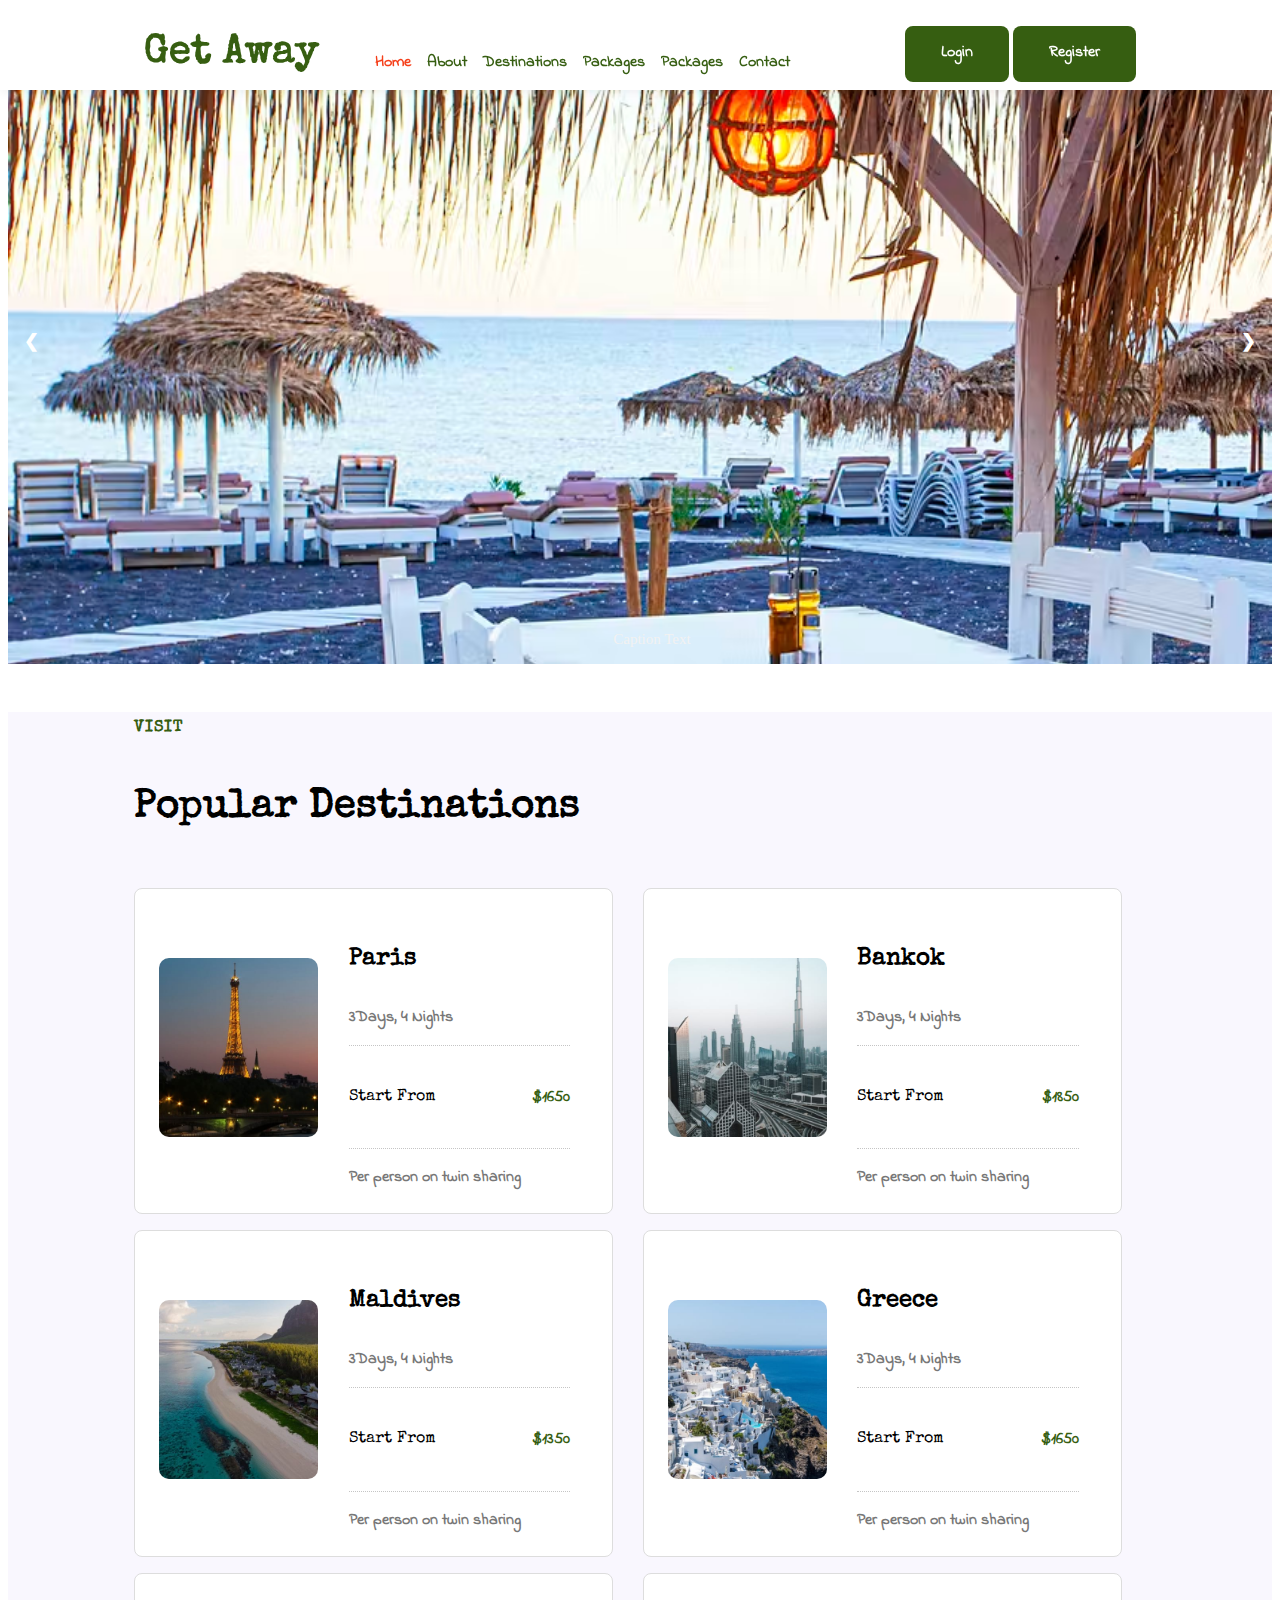
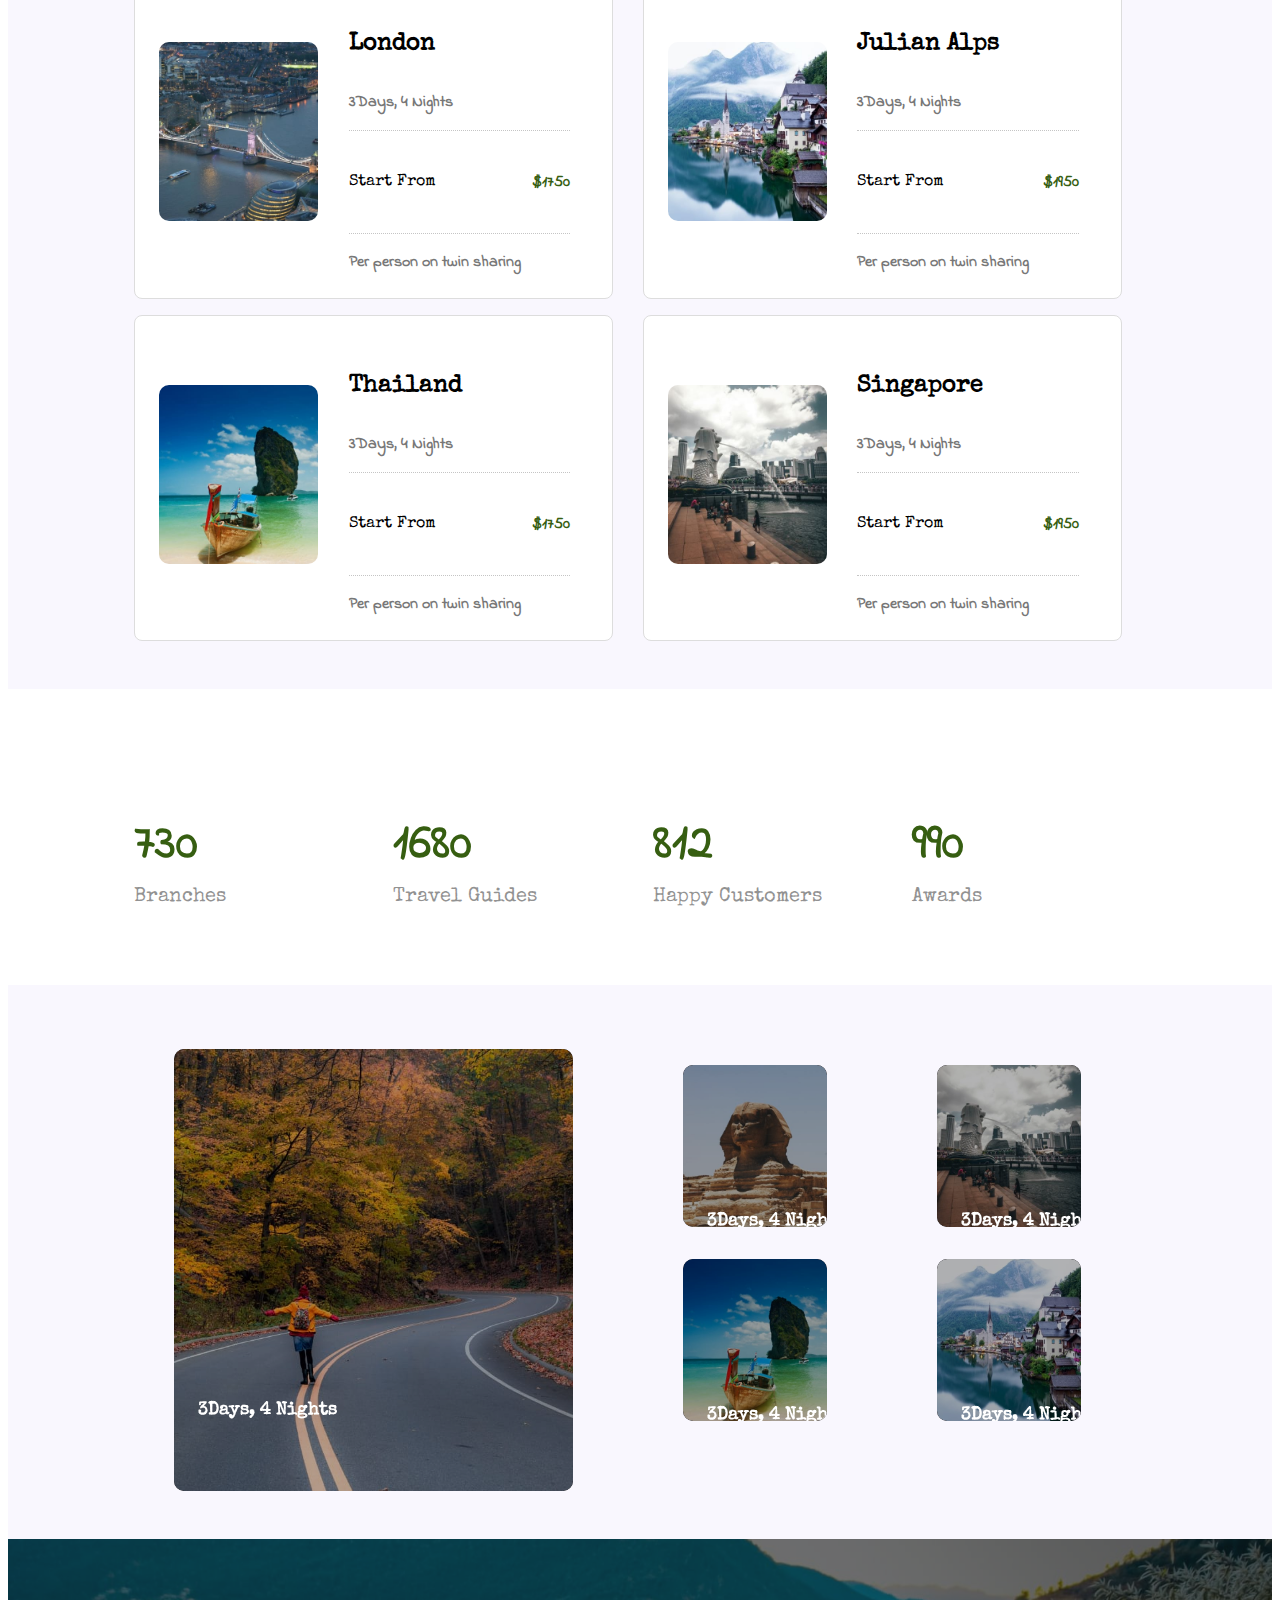
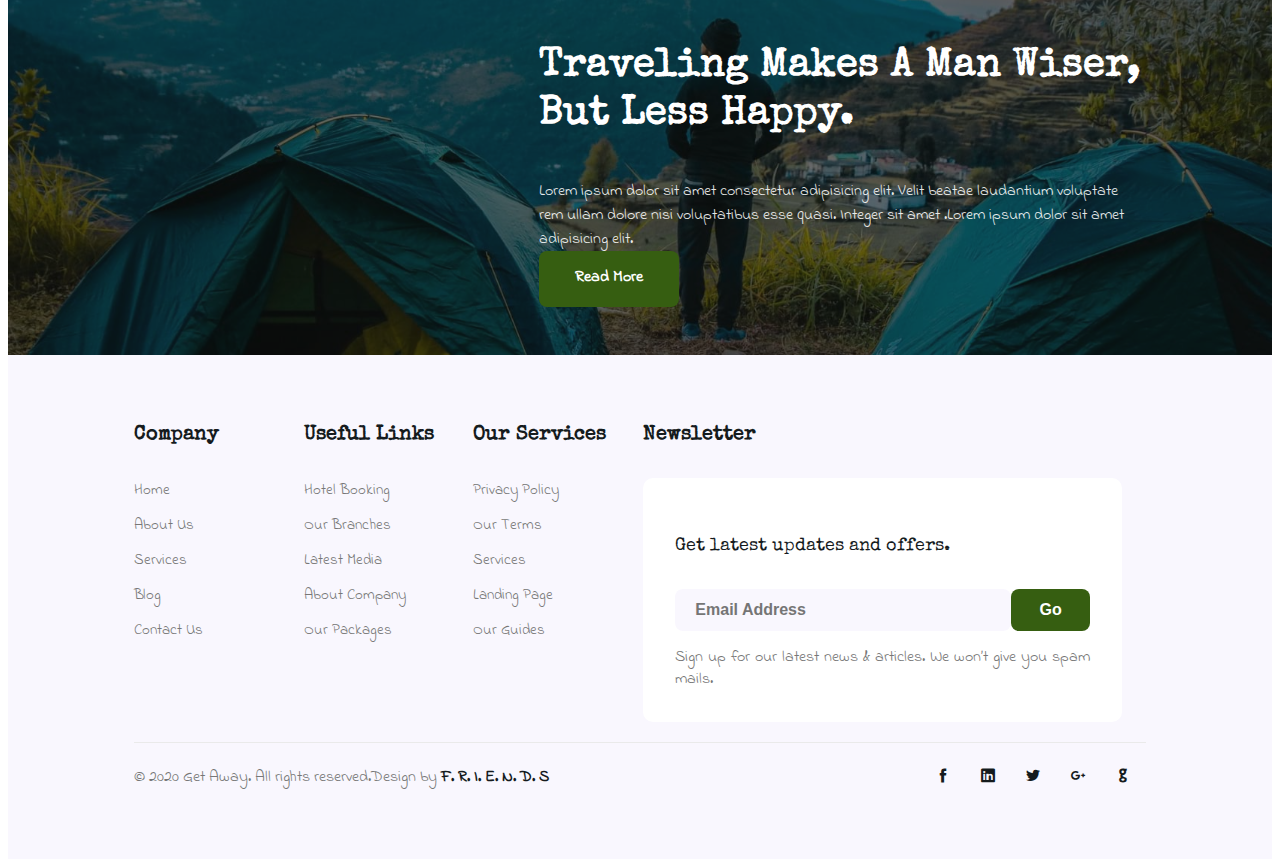
==== commit 8244b5d8: "responsive" ====
--- a/index.html
+++ b/index.html
@@ -36,7 +36,7 @@
           data-target="#navbarTogglerDemo02" aria-controls="navbarTogglerDemo02" aria-expanded="false"
           aria-label="Toggle navigation">
           <!-- <span class="navbar-toggler-icon fa icon-expand fa-bars"></span>
-          <span class="navbar-toggler-icon fa icon-close fa-times"></span> -->
+              <span class="navbar-toggler-icon fa icon-close fa-times"></span> -->
           <i class="icofont-navigation-menu"></i>
         </button>
 
@@ -49,10 +49,10 @@
               <a class="nav-link" href="about.html">About</a>
             </li>
             <li class="nav-item">
-              <a class="nav-link" href="hotel-booking.html">Hotel Booking</a>
+              <a class="nav-link" href="destination.html">Destinations</a>
             </li>
             <li class="nav-item">
-              <a class="nav-link" href="myBookings.html">My Bookings</a>
+              <a class="nav-link" href="packages.html">Packages</a>
             </li>
           <li class="nav-item">
             <a class="nav-link" href="packages.html">Packages</a>
--- a/css/style.css
+++ b/css/style.css
@@ -1,8 +1,11 @@
 /* offset */
 * {
-  margin: 0;
   padding: 0;
+<<<<<<< HEAD
   /* overflow-x: hidden; */
+=======
+  margin: auto;
+>>>>>>> 0810b525b1c39e6769a7dad296a295b7cf049ab5
 }
 /* .container {
   width: 1178px;
@@ -11,7 +14,7 @@
   margin-right: auto;
   margin-left: auto;
 } */
-.container{
+.container {
   width: 80%;
   margin: auto;
 }
@@ -63,7 +66,8 @@
 h4,
 h5,
 h6,
-h1 a, h4 a {
+h1 a,
+h4 a {
   font-family: "Special Elite", cursive;
 }
 .mr-lg-5,
@@ -647,7 +651,9 @@
 }
 /* travel-grid */
 .travel-grids img,
-.best-rooms img, .travel-cta4 img, .travel-grids1 img{
+.best-rooms img,
+.travel-cta4 img,
+.travel-grids1 img {
   border-radius: 10px;
 }
 .travel-grids {
@@ -1106,85 +1112,84 @@
 /* ====================== Login Page ====================== */
 /* breadcrumb */
 .travel-about-breadcrumb {
-    margin-top: 90px;
-    background: url(../images/banner2.jpeg) no-repeat center;
-    background-size: cover;
-    position: relative;
-    z-index: 0;
-    display: grid;
-    align-items: center;
-    padding: 1em 0;
+  margin-top: 90px;
+  background: url(../images/banner2.jpeg) no-repeat center;
+  background-size: cover;
+  position: relative;
+  z-index: 0;
+  display: grid;
+  align-items: center;
+  padding: 1em 0;
+}
+
+.travel-about-breadcrumb h2.title {
+  font-size: 38px;
+  font-weight: 700;
+  color: #fff;
+}
+
+.travel-about-breadcrumb::before {
+  content: "";
+  position: absolute;
+  top: 0;
+  min-height: 100%;
+  left: 0;
+  right: 0;
+  z-index: -1;
+  background-color: #161b1d;
+  opacity: 0.7;
+}
+
+.travel-about-breadcrumb .breadcrumbs-custom-path li {
+  position: relative;
+  display: inline-block;
+  vertical-align: middle;
+  font-size: 1em;
+  line-height: 1.5;
+  font-weight: 400;
+  text-transform: capitalize;
+  color: #fff;
+}
+
+ul.breadcrumbs-custom-path li a {
+  color: var(--secondary-color);
+}
+
+.travel-about-breadcrumb .breadcrumbs-custom-path li span.fa {
+  font-size: 12px;
+  vertical-align: 2px;
+}
+
+@media (max-width: 991px) {
+  .travel-about-breadcrumb {
+    margin-top: 68px;
   }
-  
+}
+
+@media (max-width: 640px) {
   .travel-about-breadcrumb h2.title {
-    font-size: 38px;
-    font-weight: 700;
-    color: #fff;
+    font-size: 34px;
   }
-  
-  .travel-about-breadcrumb::before {
-    content: "";
-    position: absolute;
-    top: 0;
-    min-height: 100%;
-    left: 0;
-    right: 0;
-    z-index: -1;
-    background-color: #161B1D;
-    opacity: .7;
+
+  .travel-about-breadcrumb {
+    margin-top: 68px;
   }
-  
-  .travel-about-breadcrumb .breadcrumbs-custom-path li {
-    position: relative;
-    display: inline-block;
-    vertical-align: middle;
-    font-size: 1em;
-    line-height: 1.5;
-    font-weight: 400;
-    text-transform: capitalize;
-    color: #fff;
+}
+
+@media (max-width: 600px) {
+  .travel-about-breadcrumb h2.title {
+    font-size: 30px;
   }
-  
-  ul.breadcrumbs-custom-path li a {
-    color: var(--secondary-color);
-  }
-  
-  .travel-about-breadcrumb .breadcrumbs-custom-path li span.fa {
-    font-size: 12px;
-    vertical-align: 2px;
-  }
-  
-  @media (max-width:991px) {
-    .travel-about-breadcrumb {
-      margin-top: 68px;
-    }
-  }
-  
-  @media (max-width:640px) {
-    .travel-about-breadcrumb h2.title {
-      font-size: 34px;
-    }
-  
-    .travel-about-breadcrumb {
-      margin-top: 68px;
-    }
-  }
-  
-  @media (max-width:600px) {
-    .travel-about-breadcrumb h2.title {
-      font-size: 30px;
-    }
 }
 /* about  */
 .ab-section {
-    max-width: 750px;
-    margin: 0 auto;
-  }
-  
-  .travel-content-6 {
-    background: #936be80d ;
-  }
-  
+  max-width: 750px;
+  margin: 0 auto;
+}
+
+.travel-content-6 {
+  background: #936be80d;
+}
 
 #loggedIn-block .dropdown {
   position: relative;
@@ -1194,6 +1199,7 @@
 #loggedIn-block .dropdown-content {
   display: none;
   position: absolute;
+  top: 30px;
   background-color: #f9f9f9;
   min-width: 160px;
   box-shadow: 0px 8px 16px 0px rgba(0, 0, 0, 0.2);
@@ -1329,251 +1335,250 @@
   background-color: #f44336;
 }
 .travel-grids1 .grids5-info h5 {
-    font-size: 16px;
-    line-height: 25px;
-    color: #365e11;
-    margin-top: 10px;
-}
-.travel-grids1 h4, .grids-1 h4{
-    margin: 0;
-    padding: 0;
-    color: #151b1d;
-    font-weight: 700;
-    font-size: 1.5em;
-    font-family: "Special Elite", cursive;
+  font-size: 16px;
+  line-height: 25px;
+  color: #365e11;
+  margin-top: 10px;
+}
+.travel-grids1 h4,
+.grids-1 h4 {
+  margin: 0;
+  padding: 0;
+  color: #151b1d;
+  font-weight: 700;
+  font-size: 1.5em;
+  font-family: "Special Elite", cursive;
 }
 /* Destination Page  */
 .grids-1 .info {
-    padding: 20px 0px;
+  padding: 20px 0px;
 }
 .grids-1 .dst-btm {
-    display: grid;
-    grid-template-columns: 2fr 1fr;
-    align-items: center;
-    border-top: 1px solid #ddd;
-    margin-top: 16px;
-    padding-top: 10px;
+  display: grid;
+  grid-template-columns: 2fr 1fr;
+  align-items: center;
+  border-top: 1px solid #ddd;
+  margin-top: 16px;
+  padding-top: 10px;
 }
 .grids-1 .dst-btm h6 {
-    font-size: 16px;
-    font-weight: 400;
-    color: #151b1d;
+  font-size: 16px;
+  font-weight: 400;
+  color: #151b1d;
 }
 .grids-1 .dst-btm span {
-    text-align: right;
-    font-size: 16px;
-    font-weight: 600;
-    color: #365e11;
+  text-align: right;
+  font-size: 16px;
+  font-weight: 600;
+  color: #365e11;
 }
 /* Packages page  */
 .pricing .grid {
-    display: grid;
-    grid-template-columns: 1fr 3fr 2fr;
-    align-items: center;
-    grid-gap: 20px;
-  }
-  
-  .pricing .price-box {
-    box-sizing: border-box;
-    background: #fff;
-    padding: 20px;
-    border: 1px solid #151b1d;
-    border-radius: 6px;
-    -webkit-border-radius: 6px;
-    -o-border-radius: 6px;
-    -moz-border-radius: 6px;
-    -ms-border-radius: 6px;
-    margin-bottom: 30px;
-  }
-  
-  .pricing .price-box:hover {
-    border: 1px solid #f44336;
-    transition: 0.5s ease-out;
-    -webkit-transition: 0.5s ease-out;
-    -moz-transition: 0.5s ease-out;
-    -ms-transition: 0.5s ease-out;
-    -o-transition: 0.5s ease-out;
-  }
-  
-  .pricing .pricehead {
-    color: #151b1d;
-    text-transform: uppercase;
-    line-height: 20px;
-    font-size: 15px;
-    font-weight: 700;
-  }
-  
-  .pricing .pricing {
-    color: var(--heading-color);
-    line-height: 32px;
-    font-size: 42px;
-    text-align: right;
-    font-weight: 700;
-  }
-  
+  display: grid;
+  grid-template-columns: 1fr 3fr 2fr;
+  align-items: center;
+  grid-gap: 20px;
+}
+
+.pricing .price-box {
+  box-sizing: border-box;
+  background: #fff;
+  padding: 20px;
+  border: 1px solid #151b1d;
+  border-radius: 6px;
+  -webkit-border-radius: 6px;
+  -o-border-radius: 6px;
+  -moz-border-radius: 6px;
+  -ms-border-radius: 6px;
+  margin-bottom: 30px;
+}
+
+.pricing .price-box:hover {
+  border: 1px solid #f44336;
+  transition: 0.5s ease-out;
+  -webkit-transition: 0.5s ease-out;
+  -moz-transition: 0.5s ease-out;
+  -ms-transition: 0.5s ease-out;
+  -o-transition: 0.5s ease-out;
+}
+
+.pricing .pricehead {
+  color: #151b1d;
+  text-transform: uppercase;
+  line-height: 20px;
+  font-size: 15px;
+  font-weight: 700;
+}
+
+.pricing .pricing {
+  color: var(--heading-color);
+  line-height: 32px;
+  font-size: 42px;
+  text-align: right;
+  font-weight: 700;
+}
+
+.pricing .price-number {
+  display: grid;
+  grid-template-columns: 1fr 1fr;
+  align-items: center;
+  grid-gap: 20px;
+}
+
+.pricing .pri {
+  color: var(--font-color);
+  line-height: 25px;
+  font-size: 17px;
+  vertical-align: super;
+  font-weight: 600;
+}
+
+.pricing .pri1 {
+  color: var(--heading-color);
+  text-align: right;
+  line-height: 25px;
+  font-size: 20px;
+  font-weight: 300;
+  vertical-align: super;
+}
+
+.pricing .price-title {
+  color: var(--font-color);
+  line-height: 20px;
+  font-size: 17px;
+  font-weight: 400;
+  text-transform: capitalize;
+}
+
+.pricing .pricing-style-travels {
+  margin: 0 auto;
+  width: 100%;
+  display: flex;
+  flex-wrap: wrap;
+  justify-content: center;
+}
+
+@media (max-width: 992px) {
   .pricing .price-number {
     display: grid;
-    grid-template-columns: 1fr 1fr;
+    grid-template-columns: 1fr;
+  }
+
+  .pricing .grid {
+    display: grid;
+    grid-template-columns: 2fr 3fr 2fr;
     align-items: center;
-    grid-gap: 20px;
+    grid-gap: 10px;
   }
-  
-  .pricing .pri {
-    color: var(--font-color);
-    line-height: 25px;
-    font-size: 17px;
-    vertical-align: super;
-    font-weight: 600;
+}
+
+@media (max-width: 667px) {
+  .pricing .grid {
+    display: grid;
+    grid-template-columns: 1fr;
+    align-items: center;
+    grid-gap: 10px;
+    text-align: center;
   }
-  
-  .pricing .pri1 {
-    color: var(--heading-color);
-    text-align: right;
-    line-height: 25px;
-    font-size: 20px;
-    font-weight: 300;
-    vertical-align: super;
+
+  .pricing .price-number {
+    margin-top: 20px;
   }
-  
-  .pricing .price-title {
-    color: var(--font-color);
-    line-height: 20px;
-    font-size: 17px;
-    font-weight: 400;
-    text-transform: capitalize;
+
+  .pricing .pricing {
+    font-size: 48px;
+    text-align: center;
   }
-  
-  .pricing .pricing-style-travels {
-    margin: 0 auto;
-    width: 100%;
-    display: flex;
-    flex-wrap: wrap;
-    justify-content: center;
-  }
-  
-  @media (max-width:992px) {
-    .pricing .price-number {
-      display: grid;
-      grid-template-columns: 1fr;
-    }
-  
-    .pricing .grid {
-      display: grid;
-      grid-template-columns: 2fr 3fr 2fr;
-      align-items: center;
-      grid-gap: 10px;
-    }
-  }
-  
-  @media (max-width:667px) {
-    .pricing .grid {
-      display: grid;
-      grid-template-columns: 1fr;
-      align-items: center;
-      grid-gap: 10px;
-      text-align: center;
-    }
-  
-    .pricing .price-number {
-      margin-top: 20px;
-    }
-  
-    .pricing .pricing {
-      font-size: 48px;
-      text-align: center;
-    }
-  }
-
-  /* Contact Page */
-  .travel-contact .cont-details h5 {
-    color: var(--heading-color);
-    font-size: 40px;
-    line-height: 48px;
-    font-weight: 600;
-  }
-  
-  .travel-contact .cont-details p {
-    color: var(--font-color);
-    font-size: 18px;
-    line-height: 28px;
-    font-weight: 400;
-    max-width: 450px;
-  }
-  
-  .travel-contact .hours h6 {
-    color: var(--heading-color);
-    font-size: 18px;
-    line-height: 25px;
-  }
-  
-  .travel-contact .hours p {
-    font-size: 16px;
-    margin-bottom: 10px;
-    color: var(--font-color);
-    max-width: 350px;
-  }
-  
-  .travel-contact .hours p a {
-    color: var(--font-color);
-  }
-  
-  .travel-contact .hours p a:hover {
-    text-decoration: underline;
-  }
-  
+}
+
+/* Contact Page */
+.travel-contact .cont-details h5 {
+  color: var(--heading-color);
+  font-size: 40px;
+  line-height: 48px;
+  font-weight: 600;
+}
+
+.travel-contact .cont-details p {
+  color: var(--font-color);
+  font-size: 18px;
+  line-height: 28px;
+  font-weight: 400;
+  max-width: 450px;
+}
+
+.travel-contact .hours h6 {
+  color: var(--heading-color);
+  font-size: 18px;
+  line-height: 25px;
+}
+
+.travel-contact .hours p {
+  font-size: 16px;
+  margin-bottom: 10px;
+  color: var(--font-color);
+  max-width: 350px;
+}
+
+.travel-contact .hours p a {
+  color: var(--font-color);
+}
+
+.travel-contact .hours p a:hover {
+  text-decoration: underline;
+}
+
+.travel-contact .contact-grids input,
+.travel-contact .contact-grids textarea {
+  font-weight: normal;
+  font-style: normal;
+  font-family: inherit;
+  border: none;
+  color: var(--heading-color);
+  font-size: 16px;
+  width: 100%;
+  height: 55px;
+  background: var(--bg-color);
+  padding: 0px 20px;
+  outline: none;
+  border-radius: var(--border-radius);
+  border-width: 1px;
+  border-style: solid;
+  border-color: var(--border-color);
+  -o-border-image: initial;
+  border-image: initial;
+  margin-bottom: 10px;
+}
+
+.travel-contact .contact-grids textarea {
+  height: 140px;
+  padding: 15px 20px;
+}
+
+.travel-contact .contact-grids input:focus,
+.travel-contact .contact-grids textarea:focus {
+  border: 1px solid var(--secondary-color);
+}
+
+.travel-contact .map h5 {
+  color: var(--heading-color);
+  font-size: 35px;
+  line-height: 42px;
+  font-weight: 600;
+  margin-bottom: 15px;
+}
+
+.travel-contact .map iframe {
+  width: 100%;
+  min-height: 330px;
+  padding: 10px;
+  background: var(--bg-color);
+  border-radius: var(--border-radius);
+}
+
+@media (max-width: 568px) {
   .travel-contact .contact-grids input,
   .travel-contact .contact-grids textarea {
-    font-weight: normal;
-    font-style: normal;
-    font-family: inherit;
-    border: none;
-    color: var(--heading-color);
     font-size: 16px;
-    width: 100%;
-    height: 55px;
-    background: var(--bg-color);
-    padding: 0px 20px;
-    outline: none;
-    border-radius: var(--border-radius);
-    border-width: 1px;
-    border-style: solid;
-    border-color: var(--border-color);
-    -o-border-image: initial;
-    border-image: initial;
-    margin-bottom: 10px;
   }
-  
-  .travel-contact .contact-grids textarea {
-    height: 140px;
-    padding: 15px 20px;
-  }
-  
-  .travel-contact .contact-grids input:focus,
-  .travel-contact .contact-grids textarea:focus {
-    border: 1px solid var(--secondary-color);
-  }
-  
-  .travel-contact .map h5 {
-    color: var(--heading-color);
-    font-size: 35px;
-    line-height: 42px;
-    font-weight: 600;
-    margin-bottom: 15px;
-  }
-  
-  .travel-contact .map iframe {
-    width: 100%;
-    min-height: 330px;
-    padding: 10px;
-    background: var(--bg-color);
-    border-radius: var(--border-radius);
-  }
-  
-  @media (max-width: 568px) {
-  
-    .travel-contact .contact-grids input,
-    .travel-contact .contact-grids textarea {
-      font-size: 16px;
-    }
-  }
-  +}
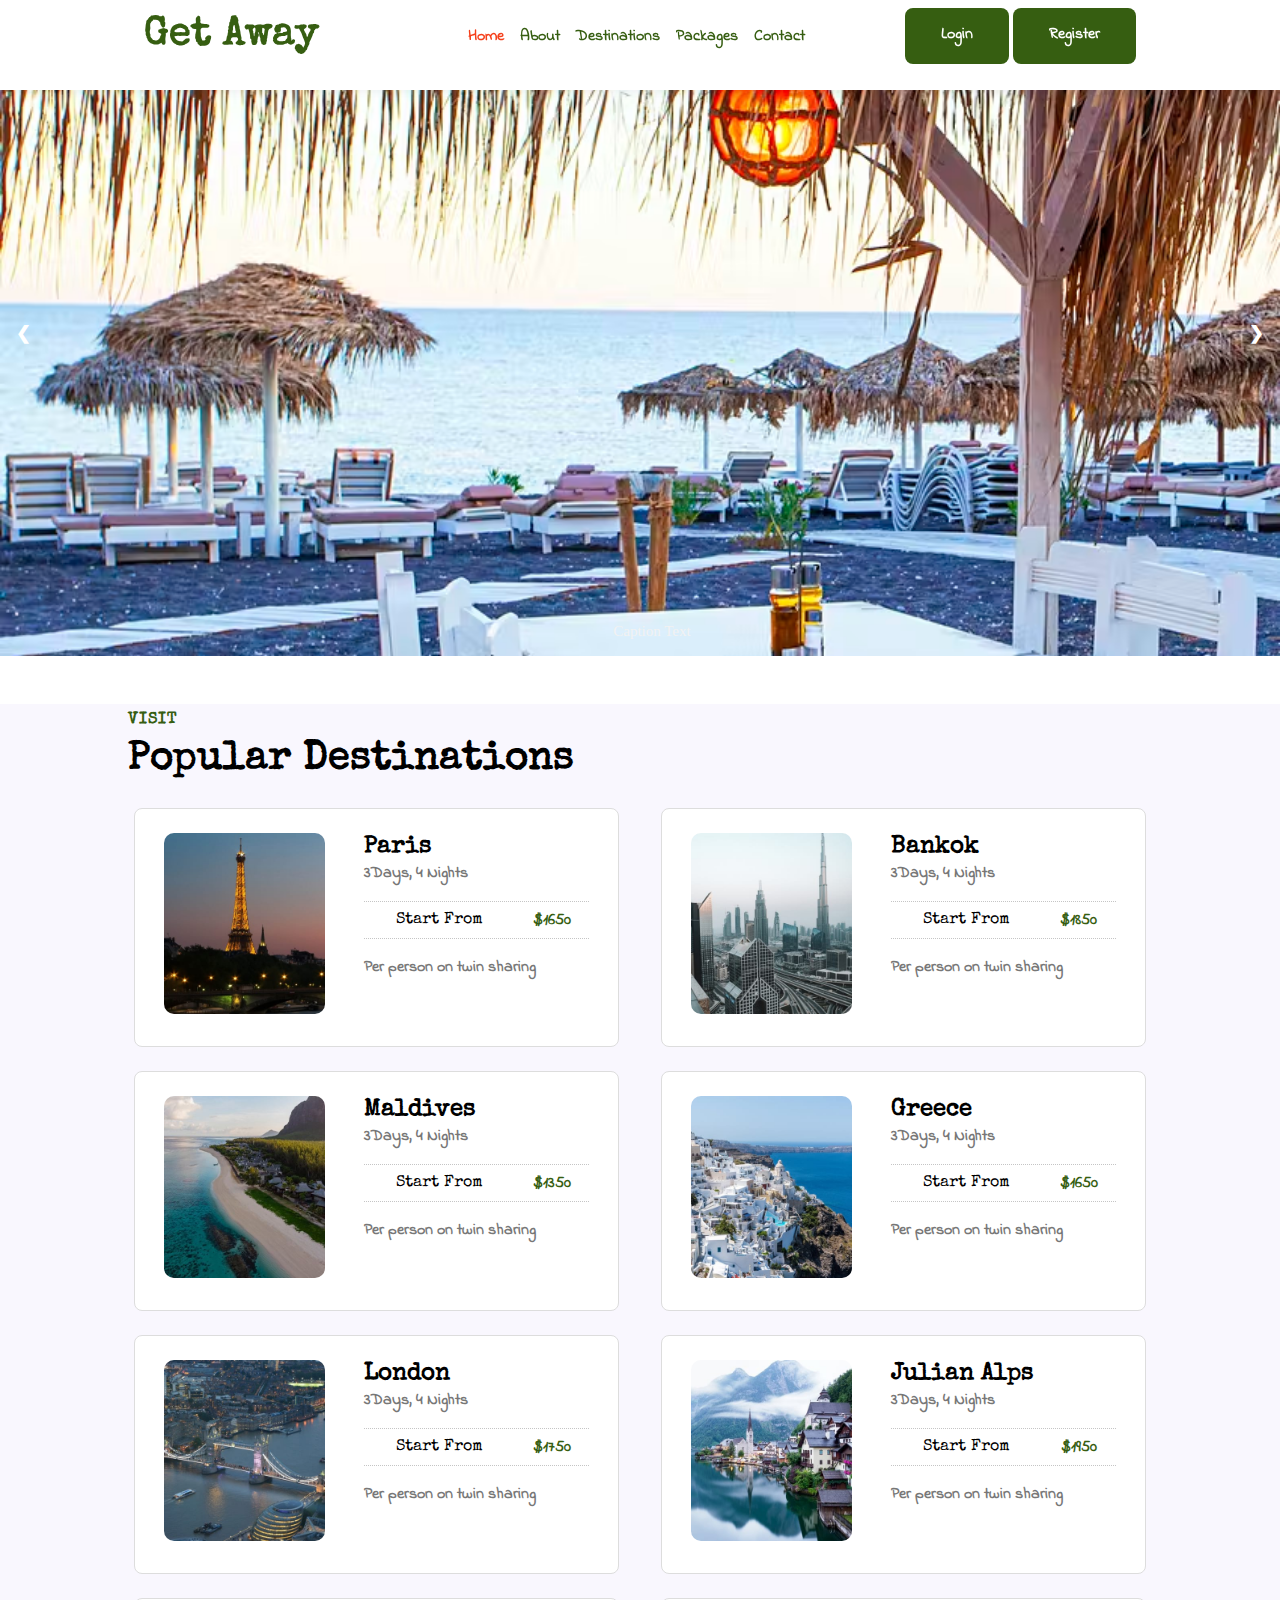
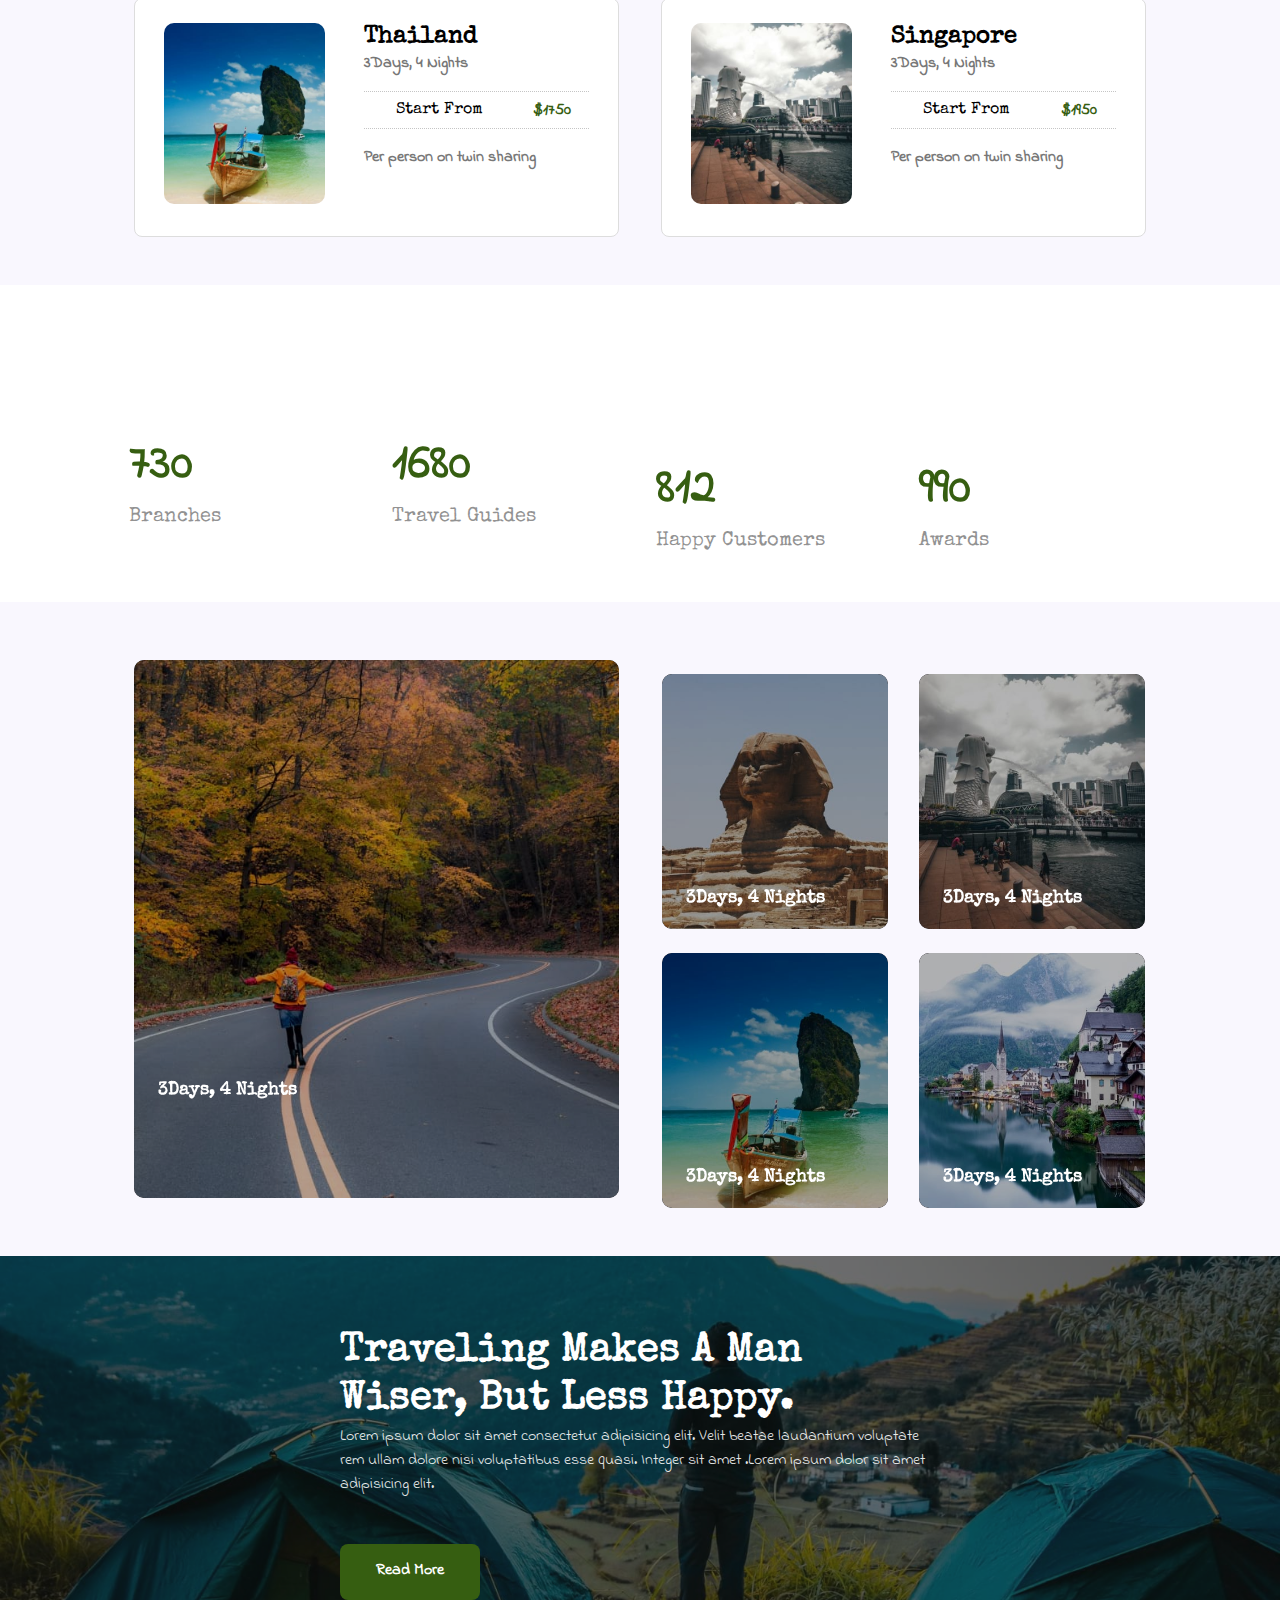
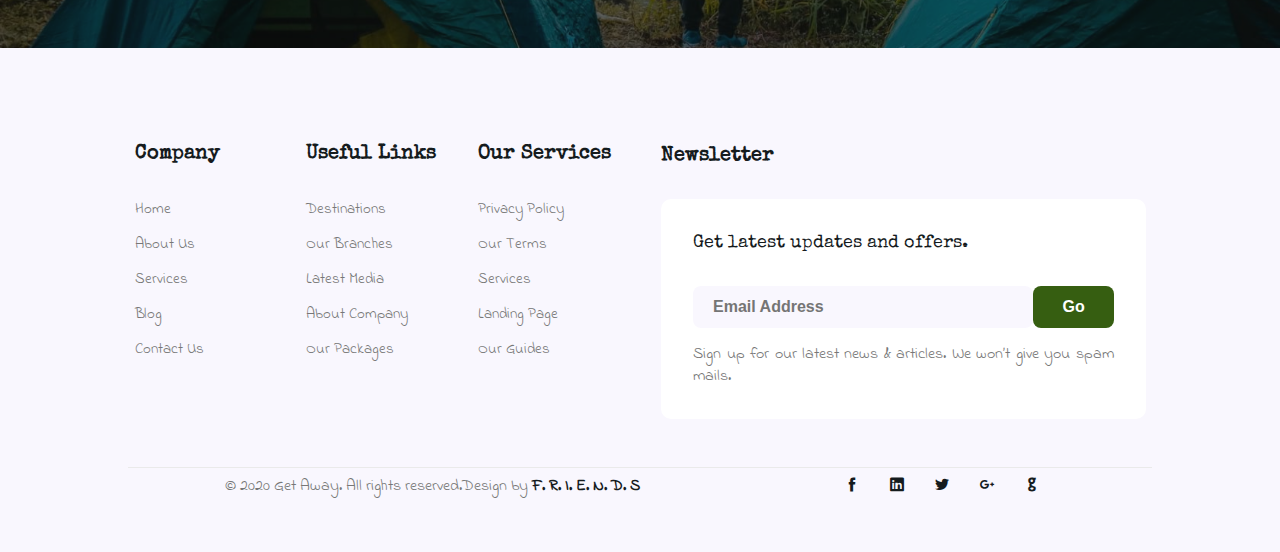
==== commit 45f519a3: "Package Booking Conflict" ====
--- a/index.html
+++ b/index.html
@@ -54,9 +54,6 @@
             <li class="nav-item">
               <a class="nav-link" href="packages.html">Packages</a>
             </li>
-          <li class="nav-item">
-            <a class="nav-link" href="packages.html">Packages</a>
-          </li>
 
             <li class="nav-item">
               <a class="nav-link" href="contact.html">Contact</a>
@@ -426,7 +423,7 @@
               <div class="col-md-4 column mt-md-0 mt-4">
                 <h3>Useful Links</h3>
                 <ul class="footer-gd-16">
-                  <li><a href="hotel-booking.html">Hotel Booking</a></li>
+                  <li><a href="#url">Destinations</a></li>
                   <li><a href="#url">Our Branches</a></li>
                   <li><a href="#url">Latest Media</a></li>
                   <li><a href="about.html">About Company</a></li>
@@ -446,7 +443,7 @@
             </div>
           </div>
           <div class="col-lg-6 col-md-12 column pl-lg-5 column4 mt-lg-0 mt-5">
-            <h3 class="newsletter">Newsletter </h3>
+            <h3>Newsletter </h3>
             <div class="end-column">
               <h4>Get latest updates and offers.</h4>
               <form action="#" class="subscribe" method="post">
--- a/css/style.css
+++ b/css/style.css
@@ -1,19 +1,15 @@
 /* offset */
 * {
   padding: 0;
-<<<<<<< HEAD
-  /* overflow-x: hidden; */
-=======
   margin: auto;
->>>>>>> 0810b525b1c39e6769a7dad296a295b7cf049ab5
-}
-/* .container {
+}
+.container {
   width: 1178px;
   padding-right: 15px;
   padding-left: 15px;
   margin-right: auto;
   margin-left: auto;
-} */
+} 
 .container {
   width: 80%;
   margin: auto;
@@ -42,6 +38,7 @@
   color: #000;
   font-weight: 600;
   cursor: pointer;
+  color: red;
 }
 a:hover {
   color: #f53f1a;
@@ -91,10 +88,10 @@
 .mb-3 {
   margin-bottom: 3em;
 }
-/* .mt-5,
+.mt-5,
 .my-5 {
   margin-top: 3rem !important;
-} */
+}
 .col-1,
 .col-2,
 .col-3,
@@ -166,7 +163,7 @@
 .col-xl,
 .col-xl-auto {
   position: relative;
-  /* width: 100%; */
+  width: 100%;
   padding-right: 15px;
   padding-left: 15px;
 }
@@ -179,7 +176,7 @@
 }
 .mt-4,
 .my-4 {
-  margin-top: 1rem !important;
+  margin-top: 1.5rem !important;
 }
 .pb-5,
 .py-5 {
@@ -896,7 +893,7 @@
 }
 
 .travel-bottom .bottom-info {
-  max-width: 60%;
+  max-width: 600px;
 }
 
 .travel-bottom .bottom-info p {
@@ -988,7 +985,7 @@
 }
 
 .travel-footer a.footer-small-text {
-  color: var(--heading-color);
+  color: #365e11;
   line-height: 24px;
   font-size: 16px;
   font-weight: 600;
@@ -1010,9 +1007,6 @@
   display: flex;
   margin-bottom: 15px;
   justify-content: space-between;
-}
-.travel-footer .below-section {
-  margin-top: 20px;
 }
 
 .travel-footer .subscribe input[type="email"] {
@@ -1463,15 +1457,136 @@
     display: grid;
     grid-template-columns: 1fr;
   }
+  
+  .pricing .price-box:hover {
+    border: 1px solid #f44336;
+    transition: 0.5s ease-out;
+    -webkit-transition: 0.5s ease-out;
+    -moz-transition: 0.5s ease-out;
+    -ms-transition: 0.5s ease-out;
+    -o-transition: 0.5s ease-out;
+  }
+  
+  .pricing .pricehead {
+    color: #151b1d;
+    text-transform: uppercase;
+    line-height: 20px;
+    font-size: 15px;
+    font-weight: 700;
+  }
+  
+  .pricing .pricing {
+    color: #365e11;
+    line-height: 32px;
+    font-size: 42px;
+    text-align: right;
+    font-weight: 700;
+  }
+  
+  .pricing .price-number {
+  }
 
   .pricing .grid {
     display: grid;
     grid-template-columns: 2fr 3fr 2fr;
     align-items: center;
-    grid-gap: 10px;
-  }
-}
-
+    grid-gap: 20px;
+  }
+  
+  .pricing .pri {
+    color: var(--font-color);
+    line-height: 25px;
+    font-size: 17px;
+    vertical-align: super;
+    font-weight: 600;
+  }
+  
+  .pricing .pri1 {
+    color: #365e11;
+    text-align: right;
+    line-height: 25px;
+    font-size: 20px;
+    font-weight: 300;
+    vertical-align: super;
+  }
+  
+  .pricing .price-title {
+    color: var(--font-color);
+    line-height: 20px;
+    font-size: 17px;
+    font-weight: 400;
+    text-transform: capitalize;
+  }
+  
+  .pricing .pricing-style-travels {
+    margin: 0 auto;
+    width: 100%;
+    display: flex;
+    flex-wrap: wrap;
+    justify-content: center;
+  }
+  
+  @media (max-width:992px) {
+    .pricing .price-number {
+      display: grid;
+      grid-template-columns: 1fr;
+    }
+  
+    .pricing .grid {
+      display: grid;
+      grid-template-columns: 2fr 3fr 2fr;
+      align-items: center;
+      grid-gap: 10px;
+    }
+  }
+  
+  @media (max-width:667px) {
+    .pricing .grid {
+      display: grid;
+      grid-template-columns: 1fr;
+      align-items: center;
+      grid-gap: 10px;
+      text-align: center;
+    }
+  
+    .pricing .price-number {
+      margin-top: 20px;
+    }
+  
+    .pricing .pricing {
+      font-size: 48px;
+      text-align: center;
+    }
+  }
+}
+
+  /* Contact Page */
+  .travel-contact .cont-details h5 {
+    color: #365e11;
+    font-size: 40px;
+    line-height: 48px;
+    font-weight: 600;
+  }
+  
+  .travel-contact .cont-details p {
+    color: var(--font-color);
+    font-size: 18px;
+    line-height: 28px;
+    font-weight: 400;
+    max-width: 450px;
+  }
+  
+  .travel-contact .hours h6 {
+    color: #365e11;
+    font-size: 18px;
+    line-height: 25px;
+  }
+  
+  .travel-contact .hours p {
+    font-size: 16px;
+    margin-bottom: 10px;
+    color: var(--font-color);
+        max-width: 350px;}
 @media (max-width: 667px) {
   .pricing .grid {
     display: grid;
@@ -1579,6 +1694,64 @@
 @media (max-width: 568px) {
   .travel-contact .contact-grids input,
   .travel-contact .contact-grids textarea {
+    font-weight: normal;
+    font-style: normal;
+    font-family: inherit;
+    border: none;
+    color: #365e11;
     font-size: 16px;
-  }
-}
+    width: 92%;
+    height: 55px;
+    background: #fff;
+    padding: 0px 20px;
+    outline: none;
+    border-radius: 8px;
+    border-width: 1px;
+    border-style: solid;
+    border-color: #ddd;
+    -o-border-image: initial;
+    border-image: initial;
+    margin-bottom: 10px;
+  }
+  
+  .travel-contact .contact-grids textarea {
+    height: 140px;
+    padding: 15px 20px;
+  }
+  
+  .travel-contact .contact-grids input:focus,
+  .travel-contact .contact-grids textarea:focus {
+    border: 1px solid var(--secondary-color);
+  }
+  
+  .travel-contact .map h5 {
+    color: #365e11;
+    font-size: 35px;
+    line-height: 42px;
+    font-weight: 600;
+    margin-bottom: 15px;
+  }
+  
+  .travel-contact .map iframe {
+    width: 100%;
+    min-height: 330px;
+    padding: 10px;
+    background: #fff;
+    border-radius: 8px;
+  }
+  
+  @media (max-width: 568px) {
+  
+    .travel-contact .contact-grids input,
+    .travel-contact .contact-grids textarea {
+      font-size: 16px;
+    }
+  }
+  .btn-primary {
+    color: #fff;
+    background-color: #000000;
+    border-color: #000000;
+}
+  
+  
+}
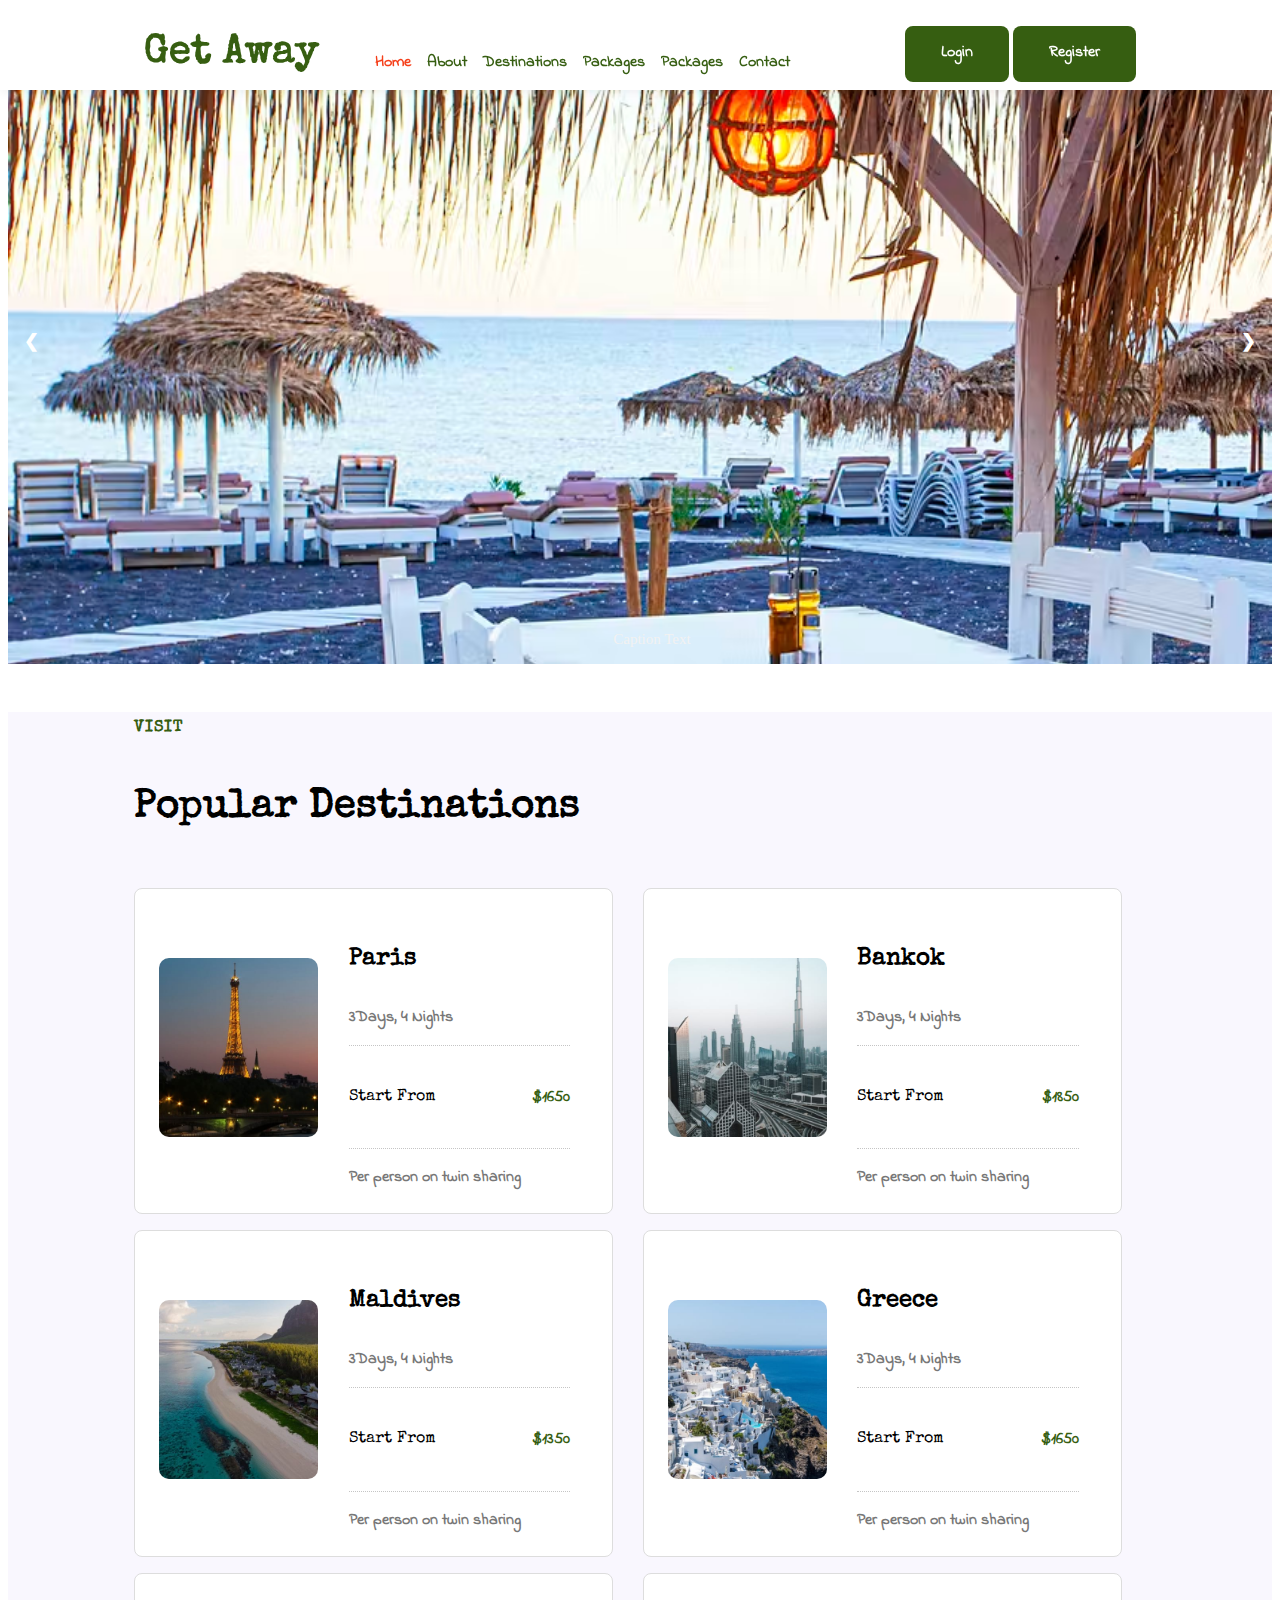
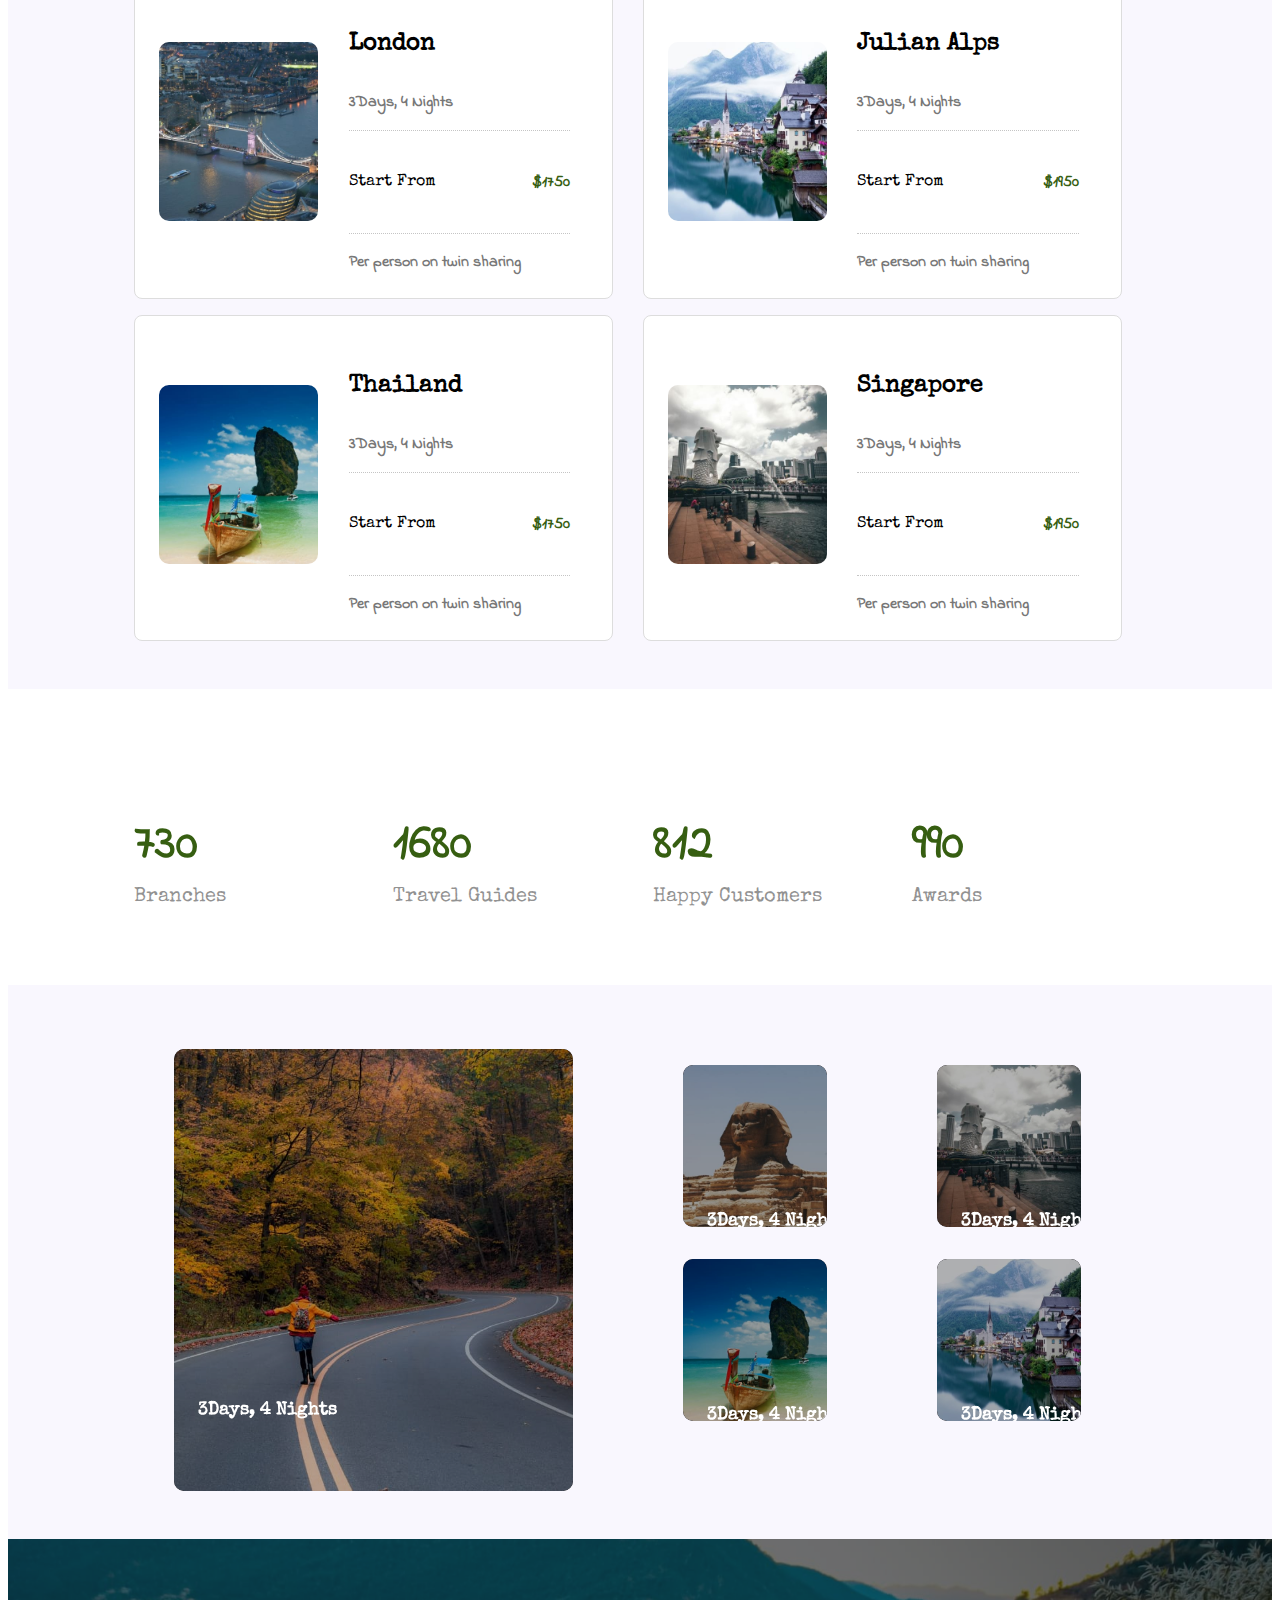
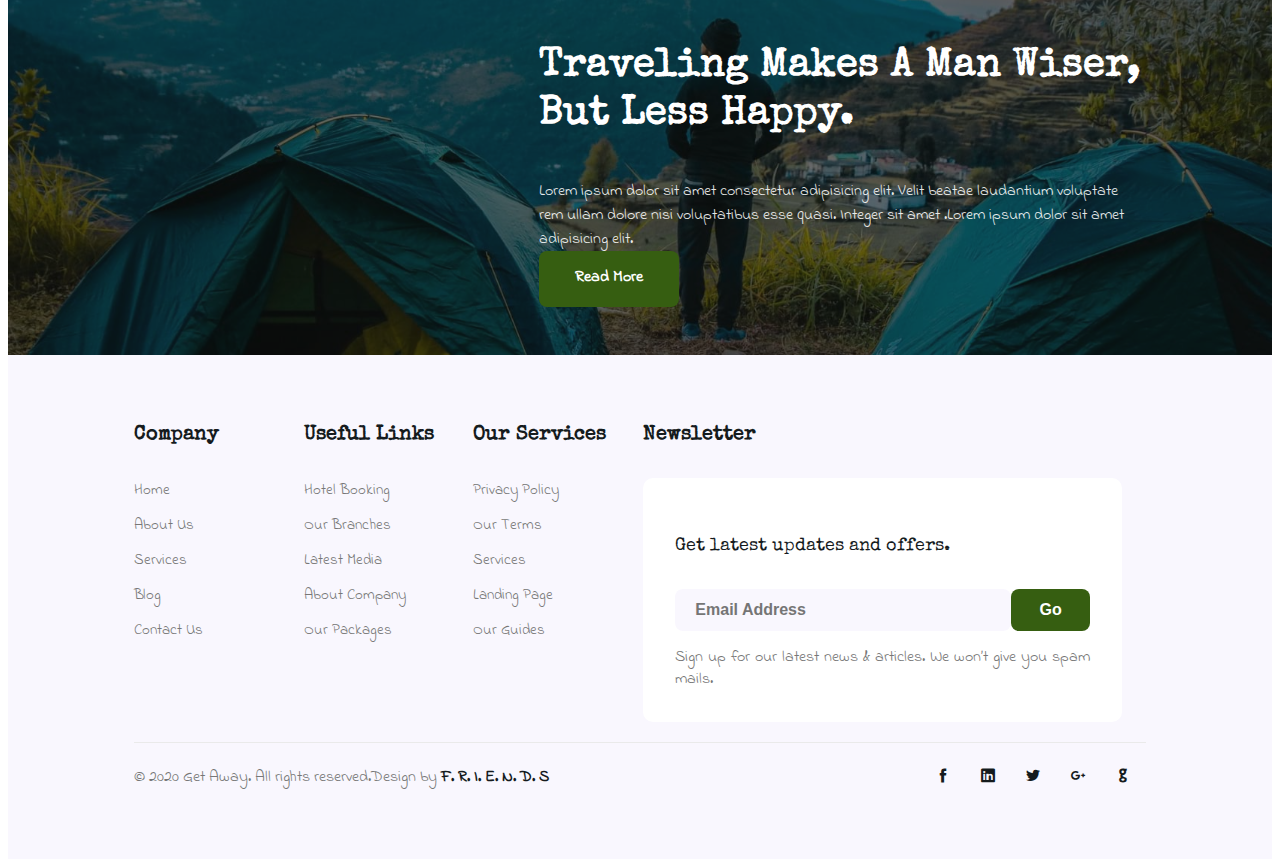
==== commit 606a2ca7: "Merge branch 'responsive' of github.com:nishuroka11/Friends_GetAway_FP" ====
--- a/index.html
+++ b/index.html
@@ -54,6 +54,9 @@
             <li class="nav-item">
               <a class="nav-link" href="packages.html">Packages</a>
             </li>
+          <li class="nav-item">
+            <a class="nav-link" href="packages.html">Packages</a>
+          </li>
 
             <li class="nav-item">
               <a class="nav-link" href="contact.html">Contact</a>
@@ -423,7 +426,7 @@
               <div class="col-md-4 column mt-md-0 mt-4">
                 <h3>Useful Links</h3>
                 <ul class="footer-gd-16">
-                  <li><a href="#url">Destinations</a></li>
+                  <li><a href="hotel-booking.html">Hotel Booking</a></li>
                   <li><a href="#url">Our Branches</a></li>
                   <li><a href="#url">Latest Media</a></li>
                   <li><a href="about.html">About Company</a></li>
@@ -443,7 +446,7 @@
             </div>
           </div>
           <div class="col-lg-6 col-md-12 column pl-lg-5 column4 mt-lg-0 mt-5">
-            <h3>Newsletter </h3>
+            <h3 class="newsletter">Newsletter </h3>
             <div class="end-column">
               <h4>Get latest updates and offers.</h4>
               <form action="#" class="subscribe" method="post">
--- a/css/style.css
+++ b/css/style.css
@@ -1,7 +1,11 @@
 /* offset */
 * {
   padding: 0;
+<<<<<<< HEAD
+  /* overflow-x: hidden; */
+=======
   margin: auto;
+>>>>>>> 0810b525b1c39e6769a7dad296a295b7cf049ab5
 }
 .container {
   width: 1178px;
@@ -88,10 +92,10 @@
 .mb-3 {
   margin-bottom: 3em;
 }
-.mt-5,
+/* .mt-5,
 .my-5 {
   margin-top: 3rem !important;
-}
+} */
 .col-1,
 .col-2,
 .col-3,
@@ -163,7 +167,7 @@
 .col-xl,
 .col-xl-auto {
   position: relative;
-  width: 100%;
+  /* width: 100%; */
   padding-right: 15px;
   padding-left: 15px;
 }
@@ -176,7 +180,7 @@
 }
 .mt-4,
 .my-4 {
-  margin-top: 1.5rem !important;
+  margin-top: 1rem !important;
 }
 .pb-5,
 .py-5 {
@@ -893,7 +897,7 @@
 }
 
 .travel-bottom .bottom-info {
-  max-width: 600px;
+  max-width: 60%;
 }
 
 .travel-bottom .bottom-info p {
@@ -1007,6 +1011,9 @@
   display: flex;
   margin-bottom: 15px;
   justify-content: space-between;
+}
+.travel-footer .below-section {
+  margin-top: 20px;
 }
 
 .travel-footer .subscribe input[type="email"] {
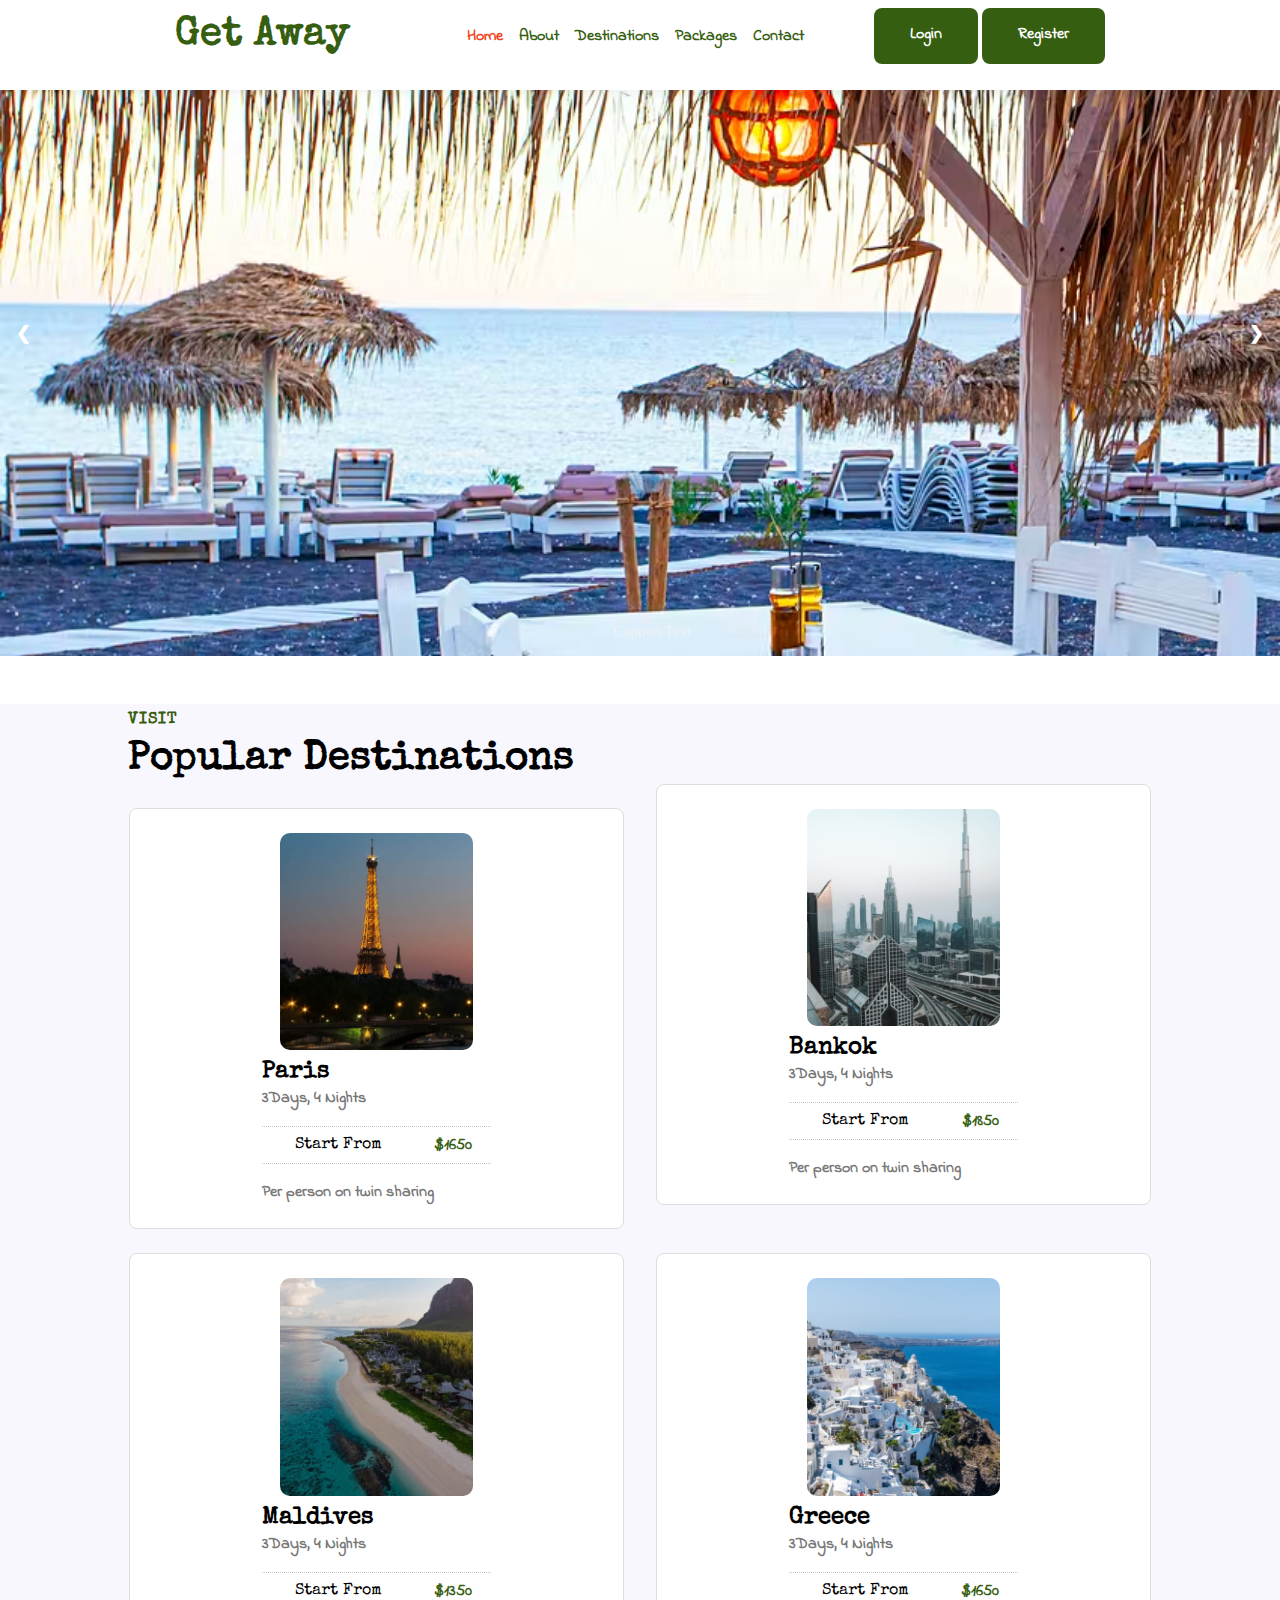
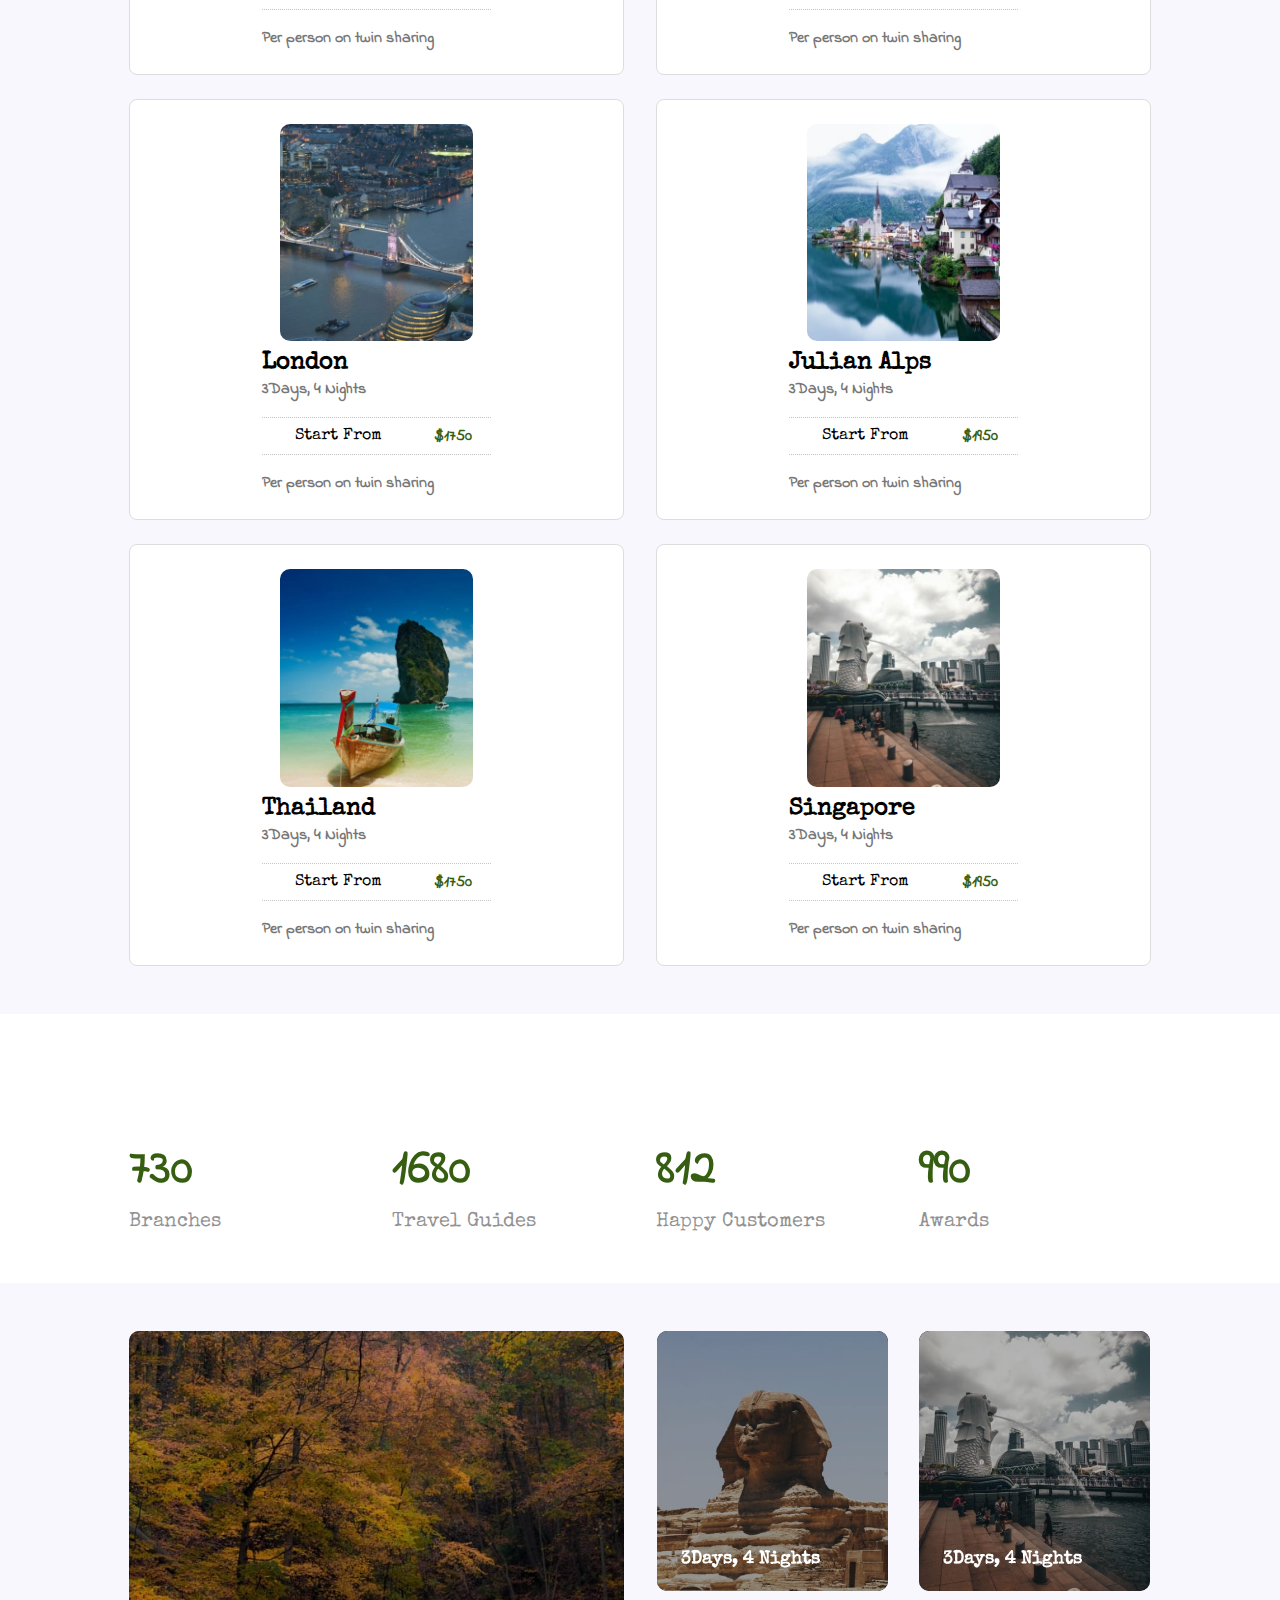
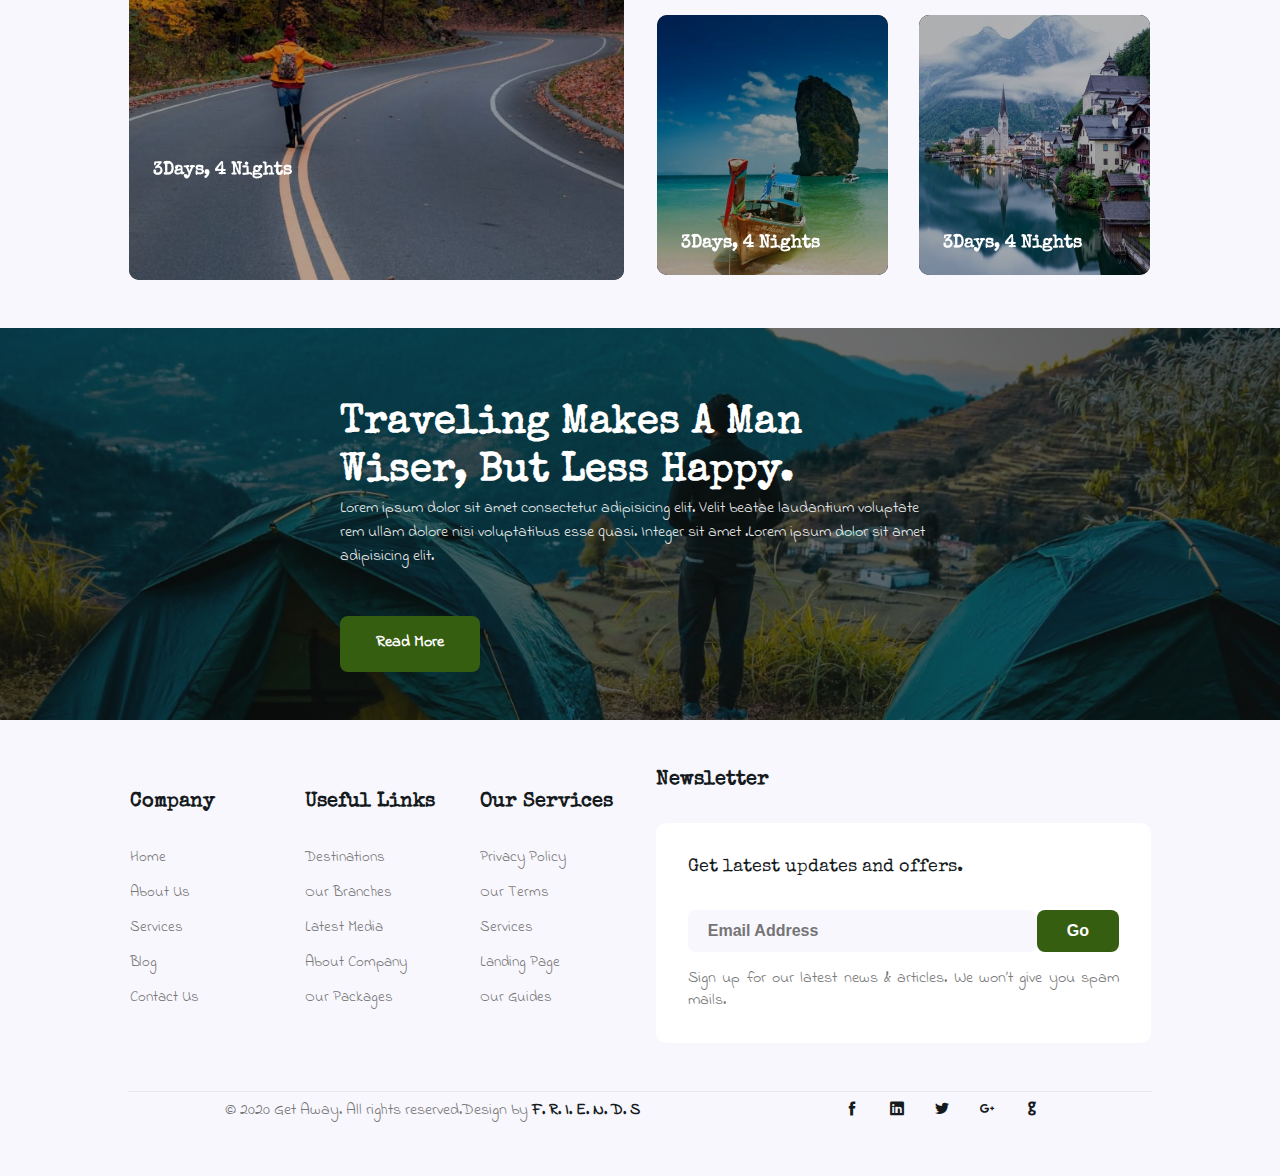
==== commit 56985a95: "menu responsive" ====
--- a/index.html
+++ b/index.html
@@ -34,35 +34,33 @@
 
         <button class="navbar-toggler collapsed bg-gradient" type="button" data-toggle="collapse"
           data-target="#navbarTogglerDemo02" aria-controls="navbarTogglerDemo02" aria-expanded="false"
-          aria-label="Toggle navigation">
-          <!-- <span class="navbar-toggler-icon fa icon-expand fa-bars"></span>
-              <span class="navbar-toggler-icon fa icon-close fa-times"></span> -->
+          aria-label="Toggle navigation" onclick="toggleNav()">
           <i class="icofont-navigation-menu"></i>
         </button>
 
-        <div class="collapse navbar-collapse" id="navbarTogglerDemo02">
-          <ul class="navbar-nav mr-auto">
-            <li class="nav-item active">
-              <a class="nav-link" href="index.html">Home <span class="sr-only">(current)</span></a>
-            </li>
-            <li class="nav-item">
-              <a class="nav-link" href="about.html">About</a>
-            </li>
-            <li class="nav-item">
-              <a class="nav-link" href="destination.html">Destinations</a>
-            </li>
-            <li class="nav-item">
-              <a class="nav-link" href="packages.html">Packages</a>
-            </li>
-          <li class="nav-item">
-            <a class="nav-link" href="packages.html">Packages</a>
-          </li>
-
-            <li class="nav-item">
-              <a class="nav-link" href="contact.html">Contact</a>
-            </li>
-          </ul>
-        </div>
+        <div class="nav-wrapper" id="topNav">
+          <div class="nav-bar">
+            <ul class="navbar-nav mr-auto">
+              <li class="nav-item active">
+                <a class="nav-link" href="index.html">Home <span class="sr-only">(current)</span></a>
+              </li>
+              <li class="nav-item">
+                <a class="nav-link" href="about.html">About</a>
+              </li>
+              <li class="nav-item">
+                <a class="nav-link" href="destination.html">Destinations</a>
+              </li>
+              <li class="nav-item">
+                <a class="nav-link" href="packages.html">Packages</a>
+              </li>
+
+              <li class="nav-item">
+                <a class="nav-link" href="contact.html">Contact</a>
+              </li>
+            </ul>
+          </div>
+        </div>
+
         <div class="d-lg-block d-none" id="login-block">
           <a href="login.html" class="btn btn-style btn-secondary">Login</a>
           <a href="registration.html" class="btn btn-style btn-secondary">Register</a>
@@ -426,7 +424,7 @@
               <div class="col-md-4 column mt-md-0 mt-4">
                 <h3>Useful Links</h3>
                 <ul class="footer-gd-16">
-                  <li><a href="hotel-booking.html">Hotel Booking</a></li>
+                  <li><a href="#url">Destinations</a></li>
                   <li><a href="#url">Our Branches</a></li>
                   <li><a href="#url">Latest Media</a></li>
                   <li><a href="about.html">About Company</a></li>
@@ -446,7 +444,7 @@
             </div>
           </div>
           <div class="col-lg-6 col-md-12 column pl-lg-5 column4 mt-lg-0 mt-5">
-            <h3 class="newsletter">Newsletter </h3>
+            <h3>Newsletter </h3>
             <div class="end-column">
               <h4>Get latest updates and offers.</h4>
               <form action="#" class="subscribe" method="post">
@@ -541,6 +539,16 @@
       slides[slideIndex - 1].style.display = "block";
     }
   </script>
+  <script>
+    function toggleNav() {
+      var x = document.getElementById("topNav");
+      if (x.className === "nav-wrapper") {
+        x.className += " responsive";
+      } else {
+        x.className = "nav-wrapper";
+      }
+    }
+  </script>
 </body>
 
 </html>--- a/css/style.css
+++ b/css/style.css
@@ -1,19 +1,15 @@
 /* offset */
 * {
   padding: 0;
-<<<<<<< HEAD
-  /* overflow-x: hidden; */
-=======
   margin: auto;
->>>>>>> 0810b525b1c39e6769a7dad296a295b7cf049ab5
-}
-.container {
+}
+/* .container {
   width: 1178px;
   padding-right: 15px;
   padding-left: 15px;
   margin-right: auto;
   margin-left: auto;
-} 
+} */
 .container {
   width: 80%;
   margin: auto;
@@ -42,7 +38,6 @@
   color: #000;
   font-weight: 600;
   cursor: pointer;
-  color: red;
 }
 a:hover {
   color: #f53f1a;
@@ -92,10 +87,10 @@
 .mb-3 {
   margin-bottom: 3em;
 }
-/* .mt-5,
+.mt-5,
 .my-5 {
   margin-top: 3rem !important;
-} */
+}
 .col-1,
 .col-2,
 .col-3,
@@ -167,7 +162,7 @@
 .col-xl,
 .col-xl-auto {
   position: relative;
-  /* width: 100%; */
+  width: 100%;
   padding-right: 15px;
   padding-left: 15px;
 }
@@ -180,7 +175,7 @@
 }
 .mt-4,
 .my-4 {
-  margin-top: 1rem !important;
+  margin-top: 1.5rem !important;
 }
 .pb-5,
 .py-5 {
@@ -350,6 +345,7 @@
   align-items: center;
   justify-content: space-between;
   padding: 0.5rem 1rem;
+  background: white;
 }
 
 .navbar .container,
@@ -897,7 +893,7 @@
 }
 
 .travel-bottom .bottom-info {
-  max-width: 60%;
+  max-width: 600px;
 }
 
 .travel-bottom .bottom-info p {
@@ -989,7 +985,7 @@
 }
 
 .travel-footer a.footer-small-text {
-  color: #365e11;
+  color: var(--heading-color);
   line-height: 24px;
   font-size: 16px;
   font-weight: 600;
@@ -1011,9 +1007,6 @@
   display: flex;
   margin-bottom: 15px;
   justify-content: space-between;
-}
-.travel-footer .below-section {
-  margin-top: 20px;
 }
 
 .travel-footer .subscribe input[type="email"] {
@@ -1173,7 +1166,7 @@
   }
 
   .travel-about-breadcrumb {
-    margin-top: 68px;
+    margin-top: 100px;
   }
 }
 
@@ -1464,136 +1457,15 @@
     display: grid;
     grid-template-columns: 1fr;
   }
-  
-  .pricing .price-box:hover {
-    border: 1px solid #f44336;
-    transition: 0.5s ease-out;
-    -webkit-transition: 0.5s ease-out;
-    -moz-transition: 0.5s ease-out;
-    -ms-transition: 0.5s ease-out;
-    -o-transition: 0.5s ease-out;
-  }
-  
-  .pricing .pricehead {
-    color: #151b1d;
-    text-transform: uppercase;
-    line-height: 20px;
-    font-size: 15px;
-    font-weight: 700;
-  }
-  
-  .pricing .pricing {
-    color: #365e11;
-    line-height: 32px;
-    font-size: 42px;
-    text-align: right;
-    font-weight: 700;
-  }
-  
-  .pricing .price-number {
-  }
 
   .pricing .grid {
     display: grid;
     grid-template-columns: 2fr 3fr 2fr;
     align-items: center;
-    grid-gap: 20px;
+    grid-gap: 10px;
   }
-  
-  .pricing .pri {
-    color: var(--font-color);
-    line-height: 25px;
-    font-size: 17px;
-    vertical-align: super;
-    font-weight: 600;
-  }
-  
-  .pricing .pri1 {
-    color: #365e11;
-    text-align: right;
-    line-height: 25px;
-    font-size: 20px;
-    font-weight: 300;
-    vertical-align: super;
-  }
-  
-  .pricing .price-title {
-    color: var(--font-color);
-    line-height: 20px;
-    font-size: 17px;
-    font-weight: 400;
-    text-transform: capitalize;
-  }
-  
-  .pricing .pricing-style-travels {
-    margin: 0 auto;
-    width: 100%;
-    display: flex;
-    flex-wrap: wrap;
-    justify-content: center;
-  }
-  
-  @media (max-width:992px) {
-    .pricing .price-number {
-      display: grid;
-      grid-template-columns: 1fr;
-    }
-  
-    .pricing .grid {
-      display: grid;
-      grid-template-columns: 2fr 3fr 2fr;
-      align-items: center;
-      grid-gap: 10px;
-    }
-  }
-  
-  @media (max-width:667px) {
-    .pricing .grid {
-      display: grid;
-      grid-template-columns: 1fr;
-      align-items: center;
-      grid-gap: 10px;
-      text-align: center;
-    }
-  
-    .pricing .price-number {
-      margin-top: 20px;
-    }
-  
-    .pricing .pricing {
-      font-size: 48px;
-      text-align: center;
-    }
-  }
-}
-
-  /* Contact Page */
-  .travel-contact .cont-details h5 {
-    color: #365e11;
-    font-size: 40px;
-    line-height: 48px;
-    font-weight: 600;
-  }
-  
-  .travel-contact .cont-details p {
-    color: var(--font-color);
-    font-size: 18px;
-    line-height: 28px;
-    font-weight: 400;
-    max-width: 450px;
-  }
-  
-  .travel-contact .hours h6 {
-    color: #365e11;
-    font-size: 18px;
-    line-height: 25px;
-  }
-  
-  .travel-contact .hours p {
-    font-size: 16px;
-    margin-bottom: 10px;
-    color: var(--font-color);
-        max-width: 350px;}
+}
+
 @media (max-width: 667px) {
   .pricing .grid {
     display: grid;
@@ -1701,64 +1573,6 @@
 @media (max-width: 568px) {
   .travel-contact .contact-grids input,
   .travel-contact .contact-grids textarea {
-    font-weight: normal;
-    font-style: normal;
-    font-family: inherit;
-    border: none;
-    color: #365e11;
     font-size: 16px;
-    width: 92%;
-    height: 55px;
-    background: #fff;
-    padding: 0px 20px;
-    outline: none;
-    border-radius: 8px;
-    border-width: 1px;
-    border-style: solid;
-    border-color: #ddd;
-    -o-border-image: initial;
-    border-image: initial;
-    margin-bottom: 10px;
   }
-  
-  .travel-contact .contact-grids textarea {
-    height: 140px;
-    padding: 15px 20px;
-  }
-  
-  .travel-contact .contact-grids input:focus,
-  .travel-contact .contact-grids textarea:focus {
-    border: 1px solid var(--secondary-color);
-  }
-  
-  .travel-contact .map h5 {
-    color: #365e11;
-    font-size: 35px;
-    line-height: 42px;
-    font-weight: 600;
-    margin-bottom: 15px;
-  }
-  
-  .travel-contact .map iframe {
-    width: 100%;
-    min-height: 330px;
-    padding: 10px;
-    background: #fff;
-    border-radius: 8px;
-  }
-  
-  @media (max-width: 568px) {
-  
-    .travel-contact .contact-grids input,
-    .travel-contact .contact-grids textarea {
-      font-size: 16px;
-    }
-  }
-  .btn-primary {
-    color: #fff;
-    background-color: #000000;
-    border-color: #000000;
-}
-  
-  
-}
+}
--- a/css/responsive.css
+++ b/css/responsive.css
@@ -1,33 +1,28 @@
 @media (max-width: 575.98px) {
-
-  .navbar-expand-sm>.container,
-  .navbar-expand-sm>.container-fluid,
-  .navbar-expand-sm>.container-sm,
-  .navbar-expand-sm>.container-md,
-  .navbar-expand-sm>.container-lg,
-  .navbar-expand-sm>.container-xl {
+  .navbar-expand-sm > .container,
+  .navbar-expand-sm > .container-fluid,
+  .navbar-expand-sm > .container-sm,
+  .navbar-expand-sm > .container-md,
+  .navbar-expand-sm > .container-lg,
+  .navbar-expand-sm > .container-xl {
     padding-right: 0;
     padding-left: 0;
   }
 }
 
 @media (min-width: 576px) {
-
   .pb-sm-5,
   .py-sm-5 {
     padding-bottom: 3rem !important;
   }
-
   .pt-sm-5,
   .py-sm-5 {
     padding-top: 3rem !important;
   }
-
   .mt-sm-0,
   .my-sm-0 {
     margin-top: 0 !important;
   }
-
   .navbar-expand-sm {
     flex-flow: row nowrap;
     justify-content: flex-start;
@@ -46,12 +41,12 @@
     padding-left: 0.5rem;
   }
 
-  .navbar-expand-sm>.container,
-  .navbar-expand-sm>.container-fluid,
-  .navbar-expand-sm>.container-sm,
-  .navbar-expand-sm>.container-md,
-  .navbar-expand-sm>.container-lg,
-  .navbar-expand-sm>.container-xl {
+  .navbar-expand-sm > .container,
+  .navbar-expand-sm > .container-fluid,
+  .navbar-expand-sm > .container-sm,
+  .navbar-expand-sm > .container-md,
+  .navbar-expand-sm > .container-lg,
+  .navbar-expand-sm > .container-xl {
     flex-wrap: nowrap;
   }
 
@@ -63,12 +58,10 @@
   .navbar-expand-sm .navbar-toggler {
     display: none;
   }
-
   .col-sm-5 {
     flex: 0 0 41.66667%;
-    max-width: 39.66667%;
-  }
-
+    max-width: 40.66667%;
+  }
   .col-sm-7 {
     flex: 0 0 58.33333%;
     max-width: 48.33333%;
@@ -76,31 +69,26 @@
 }
 
 @media (max-width: 767.98px) {
-
-  .navbar-expand-md>.container,
-  .navbar-expand-md>.container-fluid,
-  .navbar-expand-md>.container-sm,
-  .navbar-expand-md>.container-md,
-  .navbar-expand-md>.container-lg,
-  .navbar-expand-md>.container-xl {
+  .navbar-expand-md > .container,
+  .navbar-expand-md > .container-fluid,
+  .navbar-expand-md > .container-sm,
+  .navbar-expand-md > .container-md,
+  .navbar-expand-md > .container-lg,
+  .navbar-expand-md > .container-xl {
     padding-right: 0;
     padding-left: 0;
   }
-
 }
 
 @media (min-width: 768px) {
-
   .mt-md-0,
   .my-md-0 {
     margin-top: 0 !important;
   }
-
   .col-md-4 {
     flex: 0 0 33.33333%;
     max-width: 33.33333%;
   }
-
   .navbar-expand-md {
     flex-flow: row nowrap;
     justify-content: flex-start;
@@ -119,12 +107,12 @@
     padding-left: 0.5rem;
   }
 
-  .navbar-expand-md>.container,
-  .navbar-expand-md>.container-fluid,
-  .navbar-expand-md>.container-sm,
-  .navbar-expand-md>.container-md,
-  .navbar-expand-md>.container-lg,
-  .navbar-expand-md>.container-xl {
+  .navbar-expand-md > .container,
+  .navbar-expand-md > .container-fluid,
+  .navbar-expand-md > .container-sm,
+  .navbar-expand-md > .container-md,
+  .navbar-expand-md > .container-lg,
+  .navbar-expand-md > .container-xl {
     flex-wrap: nowrap;
   }
 
@@ -136,26 +124,21 @@
   .navbar-expand-md .navbar-toggler {
     display: none;
   }
-
   .travel-grids1 .col-md-4 {
     max-width: 30.33333%;
   }
-
-
 }
 
 @media (max-width: 991.98px) {
-
-  .navbar-expand-lg>.container,
-  .navbar-expand-lg>.container-fluid,
-  .navbar-expand-lg>.container-sm,
-  .navbar-expand-lg>.container-md,
-  .navbar-expand-lg>.container-lg,
-  .navbar-expand-lg>.container-xl {
+  .navbar-expand-lg > .container,
+  .navbar-expand-lg > .container-fluid,
+  .navbar-expand-lg > .container-sm,
+  .navbar-expand-lg > .container-md,
+  .navbar-expand-lg > .container-lg,
+  .navbar-expand-lg > .container-xl {
     padding-right: 0;
     padding-left: 0;
   }
-
   .travel-footer .below-section {
     display: block !important;
   }
@@ -169,24 +152,10 @@
   .text-lg-center {
     text-align: center !important;
   }
-
-  /* .mt-lg-0,
+  .mt-lg-0,
   .my-lg-0 {
     margin-top: 0 !important;
-  } */
-  .col-sm-5 {
-    flex: 0 0 41.66667%;
-    max-width: 34.66667%;
-  }
-
-  .col-lg-6 {
-    max-width: 46%;
-  }
-
-  .col-lg-3 {
-    max-width: 20%;
-  }
-
+  }
   .navbar-expand-lg {
     flex-flow: row nowrap;
     justify-content: flex-start;
@@ -205,12 +174,12 @@
     padding-left: 0.5rem;
   }
 
-  .navbar-expand-lg>.container,
-  .navbar-expand-lg>.container-fluid,
-  .navbar-expand-lg>.container-sm,
-  .navbar-expand-lg>.container-md,
-  .navbar-expand-lg>.container-lg,
-  .navbar-expand-lg>.container-xl {
+  .navbar-expand-lg > .container,
+  .navbar-expand-lg > .container-fluid,
+  .navbar-expand-lg > .container-sm,
+  .navbar-expand-lg > .container-md,
+  .navbar-expand-lg > .container-lg,
+  .navbar-expand-lg > .container-xl {
     flex-wrap: nowrap;
   }
 
@@ -222,7 +191,6 @@
   .navbar-expand-lg .navbar-toggler {
     display: none;
   }
-
   .col-lg-3 {
     flex: 0 0 25%;
     max-width: 22%;
@@ -230,69 +198,14 @@
 }
 
 @media (max-width: 1199.98px) {
-
-  .navbar-expand-xl>.container,
-  .navbar-expand-xl>.container-fluid,
-  .navbar-expand-xl>.container-sm,
-  .navbar-expand-xl>.container-md,
-  .navbar-expand-xl>.container-lg,
-  .navbar-expand-xl>.container-xl {
+  .navbar-expand-xl > .container,
+  .navbar-expand-xl > .container-fluid,
+  .navbar-expand-xl > .container-sm,
+  .navbar-expand-xl > .container-md,
+  .navbar-expand-xl > .container-lg,
+  .navbar-expand-xl > .container-xl {
     padding-right: 0;
     padding-left: 0;
-  }
-
-  .col-sm-5 {
-    flex: 0 0 41.66667%;
-    max-width: 34.66667%;
-  }
-
-  .col-lg-6 {
-    max-width: 46%;
-  }
-
-  .col-lg-3 {
-    max-width: 20%;
-  }
-  .btn-style {
-    padding: 0px 11px;
-    font-size: 13px;
-    line-height: 42px;
-    height: 42px;
-  }
-
-  .travel-grids1 .col-md-4 {
-    max-width: 28.33333%;
-  }
-
-  .travel-footer .col-md-4 {
-    max-width: 21.33333%;
-  }
-
-  .col-lg-6 {
-    max-width: 46%;
-  }
-
-  .best-rooms .col-6 {
-    max-width: 42%;
-  }
-
-  .btn-style {
-    padding: 0px 30px;
-    height: 45px;
-  }
-  .travel-grids1 .col-md-4 {
-    max-width: 29.33333%;
-}
-  .travel-footer .col-md-4 {
-    max-width: 24.33333%;
-  }
-  .travel-footer .travel-footer-16-main h3 {
-    font-size: 13px;
-  }
-
-  .col-sm-5 {
-    flex: 0 0 41.66667%;
-    max-width: 32.66667%;
   }
 }
 
@@ -315,12 +228,12 @@
     padding-left: 0.5rem;
   }
 
-  .navbar-expand-xl>.container,
-  .navbar-expand-xl>.container-fluid,
-  .navbar-expand-xl>.container-sm,
-  .navbar-expand-xl>.container-md,
-  .navbar-expand-xl>.container-lg,
-  .navbar-expand-xl>.container-xl {
+  .navbar-expand-xl > .container,
+  .navbar-expand-xl > .container-fluid,
+  .navbar-expand-xl > .container-sm,
+  .navbar-expand-xl > .container-md,
+  .navbar-expand-xl > .container-lg,
+  .navbar-expand-xl > .container-xl {
     flex-wrap: nowrap;
   }
 
@@ -333,16 +246,13 @@
     display: none;
   }
 }
-
 @media only screen and (max-width: 300px) {
-
   .prev,
   .next,
   .text {
     font-size: 11px;
   }
 }
-
 @media screen and (max-width: 420px) {
   .travel-footer .travel-footer-16-main {
     padding: 2em 0;
@@ -352,7 +262,6 @@
     width: 20%;
   }
 }
-
 @media screen and (max-width: 640px) {
   .travel-footer .travel-footer-16-main {
     padding: 3em 0;
@@ -373,99 +282,37 @@
     
   }
 } */
-
-
-
 @media screen and (max-width: 834px) {
   .travel-footer .travel-footer-16-main h3 {
     margin-bottom: 18px;
-
-  }
-
+  }
   .main-title {
     font-size: 25px;
   }
-
   .col-lg-6 {
     flex: 0 0 50%;
-    max-width: 45%;
-  }
-
+    max-width: 100%;
+  }
   .mySlides img {
     vertical-align: middle;
     height: 30em;
   }
-
-  /* .col-lg-6 {
-    max-width: 45%;
-  } */
-  .travel-footer .col-md-4 {
-    max-width: 23.33333%;
-  }
-
-  .col-sm-5 {
-    flex: 0 0 41.66667%;
-    max-width: 30.66667%;
-  }
-
-  .col-6 {
-    flex: 0 0 38%;
-  }
-}
-
-/* For mobile device screen smaller than 428 */
-@media only screen and (max-width: 428px) {
-  .row {
+}
+
+@media only screen and (max-width: 600px) {
+  .main-wrapper {
+    width: 100%;
+  }
+  .nav-wrapper {
+    display: none;
+    /* flex-wrap: wrap; */
+  }
+
+  .nav-wrapper.responsive {
     display: block;
   }
 
-  .col-lg-6 {
-    max-width: 100%;
-  }
-
-  .stats-con {
-    display: flex;
-    flex-wrap: wrap;
-    justify-content: center;
-  }
-
-  .col-lg-3 {
-    max-width: 14%;
-  }
-
-  .stats_info p {
-    font-size: 32px;
-  }
-
-  .stats_info h4 {
-    font-size: 10px;
-  }
-
-  .best-rooms .col-6 {
-    max-width: 100%;
-    margin-top: 10px;
-  }
-
-  .hny-title {
-    font-size: 30px;
-  }
-
-  .travel-footer .col-md-4 {
-    max-width: 100%;
-    text-align: center;
-  }
-
-  .newsletter {
-    text-align: center;
-    margin-top: 10px;
-  }
-
-  .below-section {
-    margin-top: 10px;
-  }
-
-  .travel-footer .below-section,
-  .travel-footer .para-content-footer {
-    padding-top: 10px;
-  }
-}+  .nav-bar li {
+    float: none;
+  }
+}
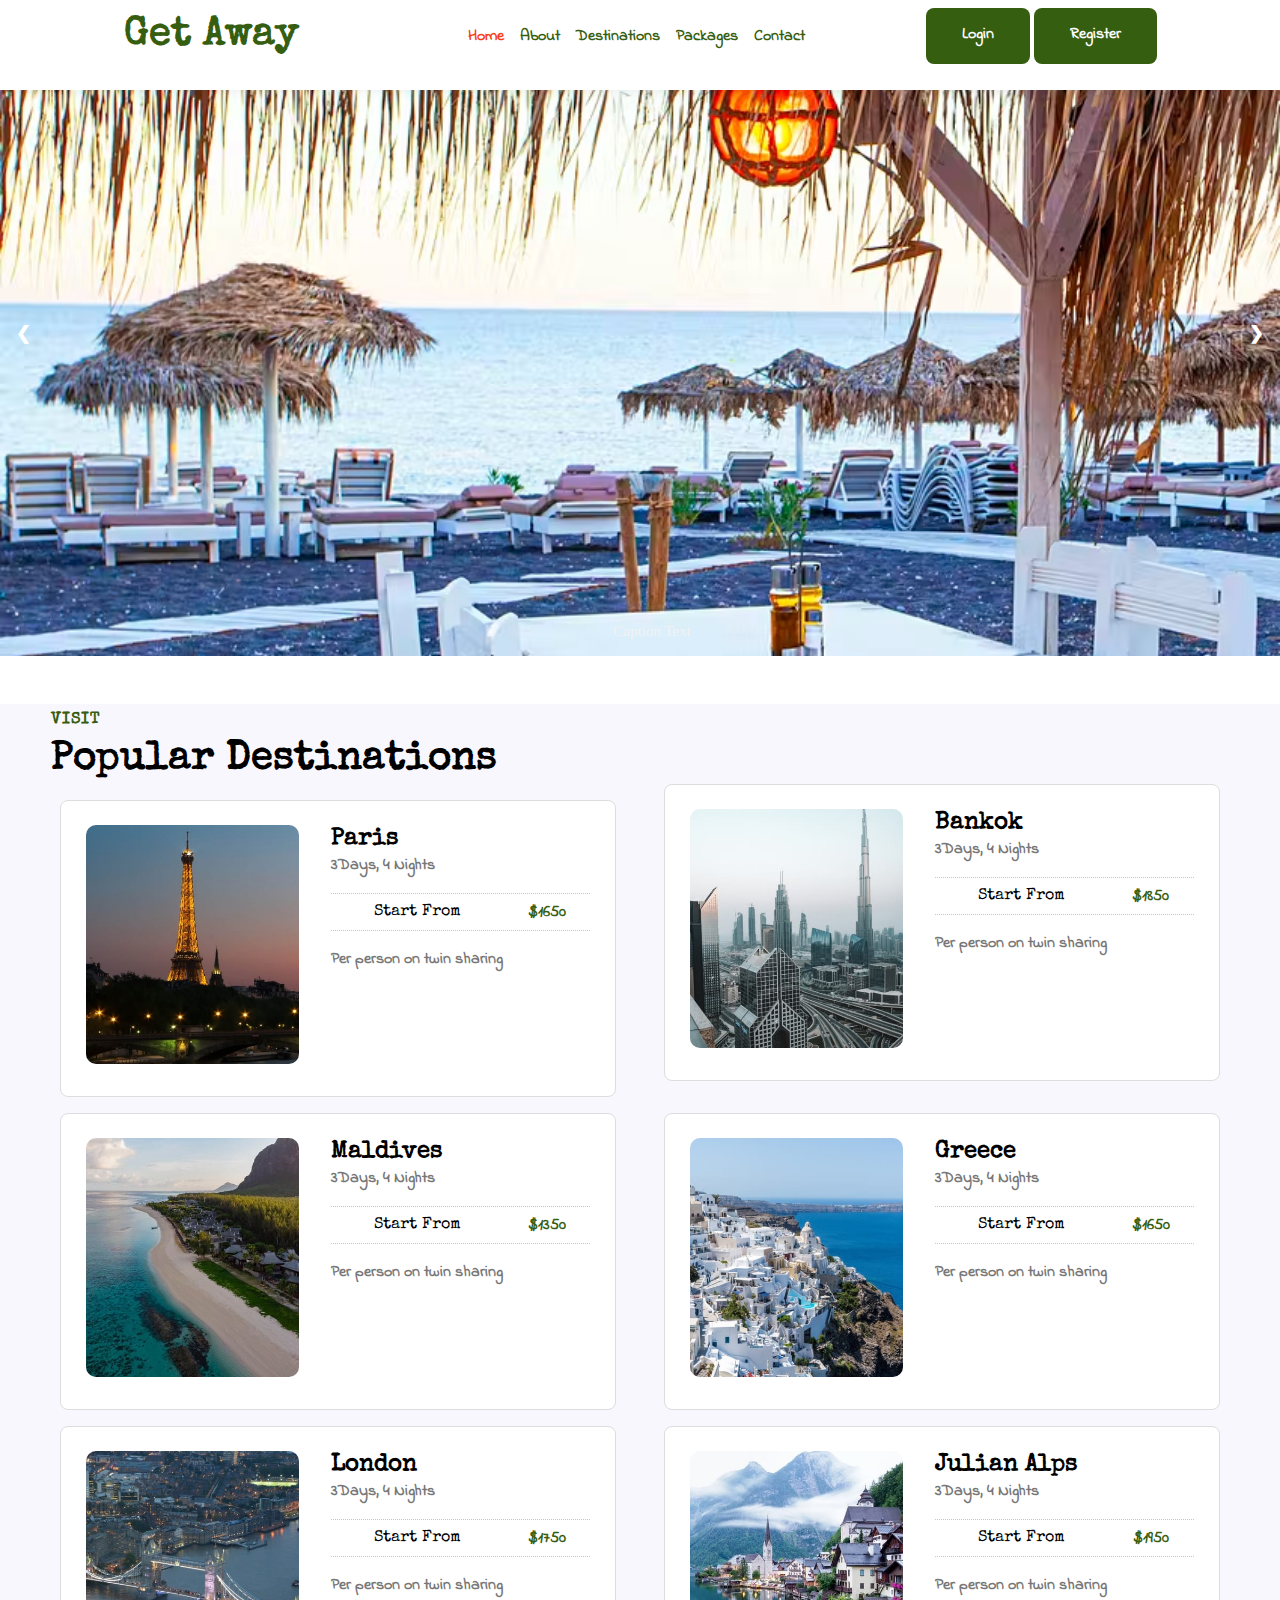
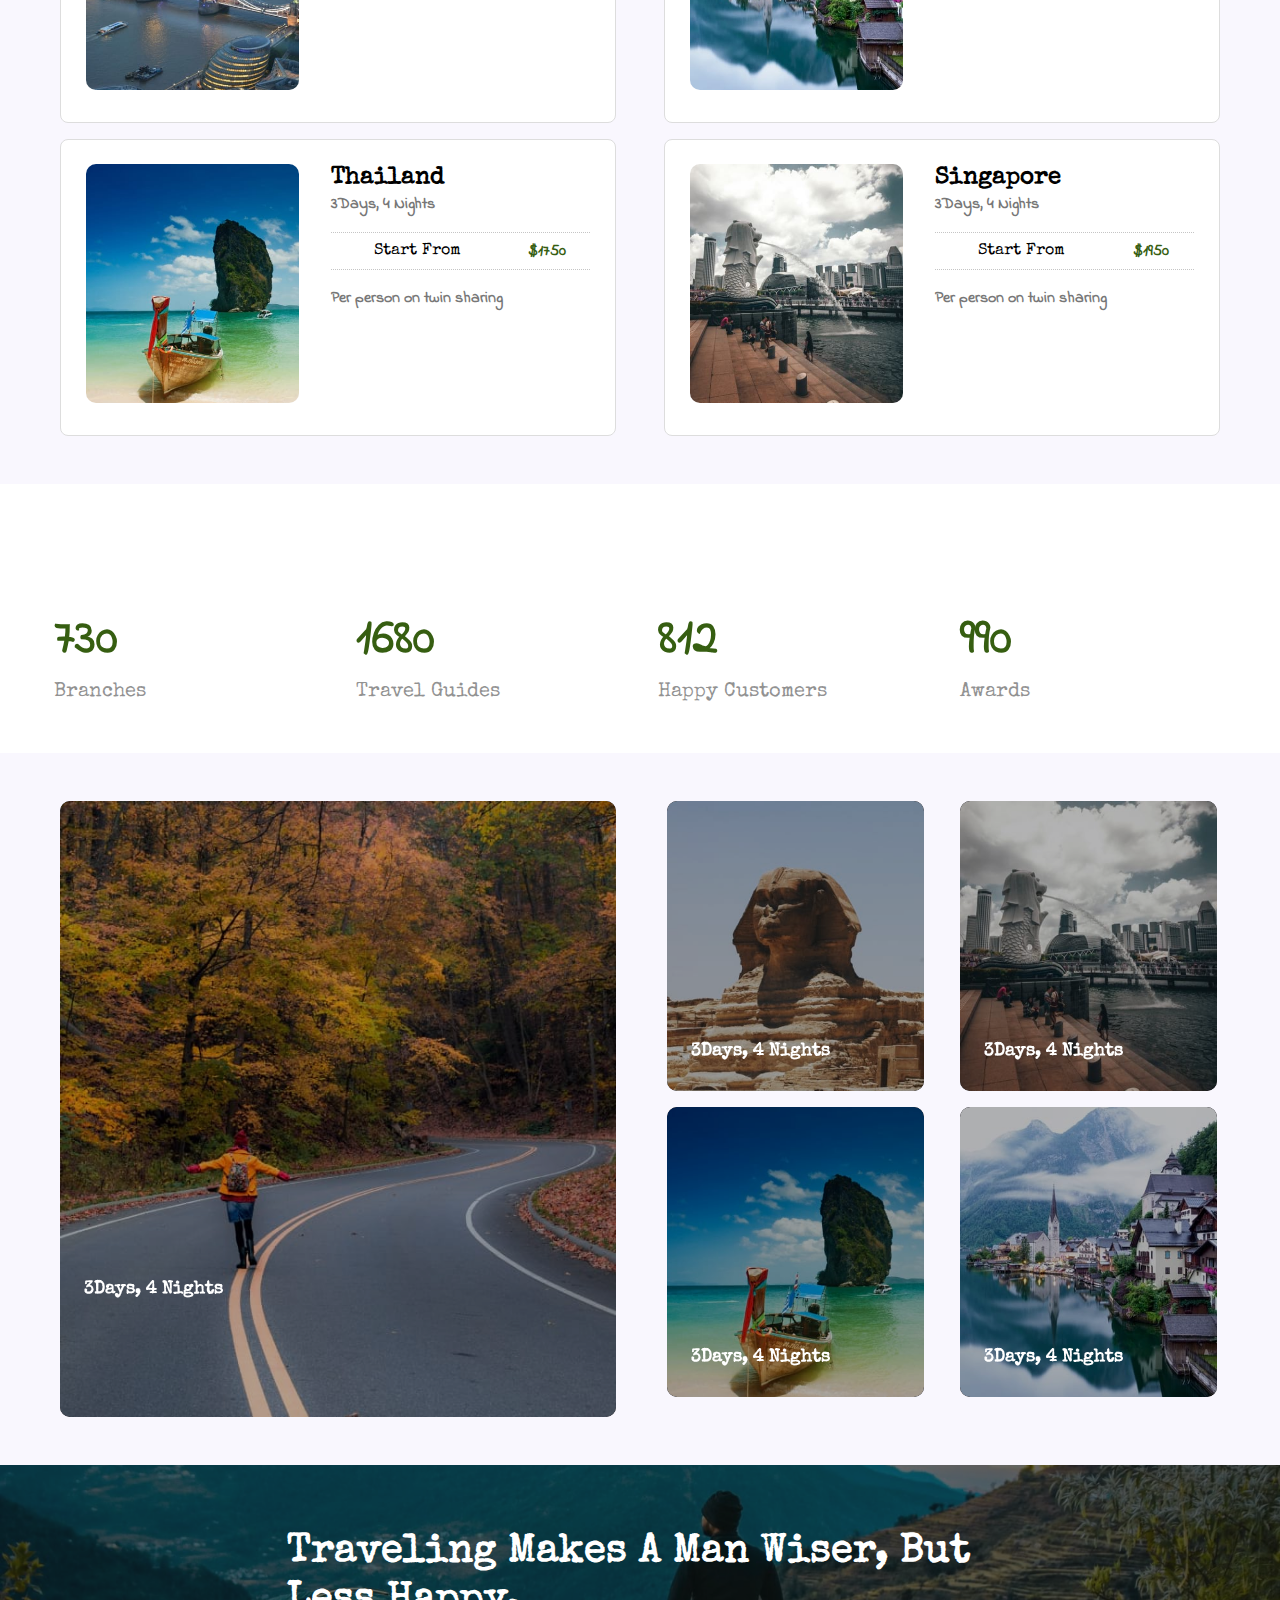
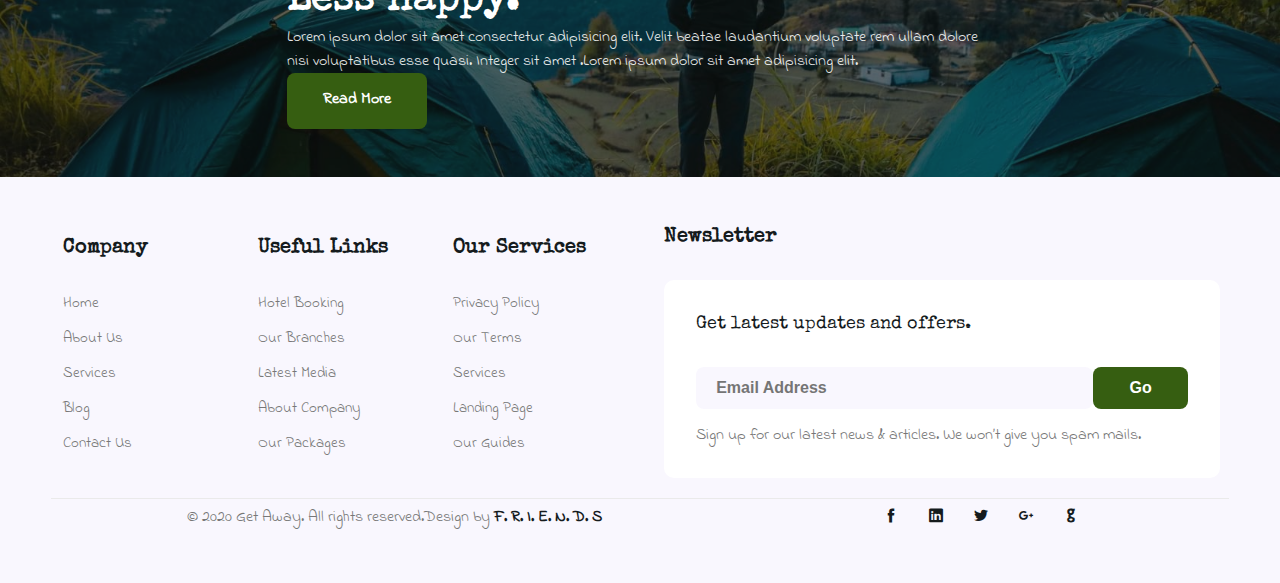
==== commit 19b30409: "Changes" ====
--- a/index.html
+++ b/index.html
@@ -424,7 +424,7 @@
               <div class="col-md-4 column mt-md-0 mt-4">
                 <h3>Useful Links</h3>
                 <ul class="footer-gd-16">
-                  <li><a href="#url">Destinations</a></li>
+                  <li><a href="hotel-booking.html">Hotel Booking</a></li>
                   <li><a href="#url">Our Branches</a></li>
                   <li><a href="#url">Latest Media</a></li>
                   <li><a href="about.html">About Company</a></li>
@@ -444,7 +444,7 @@
             </div>
           </div>
           <div class="col-lg-6 col-md-12 column pl-lg-5 column4 mt-lg-0 mt-5">
-            <h3>Newsletter </h3>
+            <h3 class="newsletter">Newsletter </h3>
             <div class="end-column">
               <h4>Get latest updates and offers.</h4>
               <form action="#" class="subscribe" method="post">
--- a/css/style.css
+++ b/css/style.css
@@ -2,18 +2,15 @@
 * {
   padding: 0;
   margin: auto;
-}
-/* .container {
+  /* overflow-x: hidden; */
+}
+.container {
   width: 1178px;
   padding-right: 15px;
   padding-left: 15px;
   margin-right: auto;
   margin-left: auto;
-} */
-.container {
-  width: 80%;
-  margin: auto;
-}
+} 
 ul li {
   list-style: none;
   display: inline-block;
@@ -38,6 +35,7 @@
   color: #000;
   font-weight: 600;
   cursor: pointer;
+  color: red;
 }
 a:hover {
   color: #f53f1a;
@@ -87,10 +85,10 @@
 .mb-3 {
   margin-bottom: 3em;
 }
-.mt-5,
+/* .mt-5,
 .my-5 {
   margin-top: 3rem !important;
-}
+} */
 .col-1,
 .col-2,
 .col-3,
@@ -162,7 +160,7 @@
 .col-xl,
 .col-xl-auto {
   position: relative;
-  width: 100%;
+  /* width: 100%; */
   padding-right: 15px;
   padding-left: 15px;
 }
@@ -175,7 +173,7 @@
 }
 .mt-4,
 .my-4 {
-  margin-top: 1.5rem !important;
+  margin-top: 1rem !important;
 }
 .pb-5,
 .py-5 {
@@ -893,7 +891,7 @@
 }
 
 .travel-bottom .bottom-info {
-  max-width: 600px;
+  max-width: 60%;
 }
 
 .travel-bottom .bottom-info p {
@@ -933,7 +931,7 @@
 }
 
 .travel-footer span.color-ubd {
-  color: var(--font-color);
+  color: #000;
   opacity: 0.5;
   font-weight: 500;
   font-size: 16px;
@@ -985,7 +983,7 @@
 }
 
 .travel-footer a.footer-small-text {
-  color: var(--heading-color);
+  color: #365e11;
   line-height: 24px;
   font-size: 16px;
   font-weight: 600;
@@ -1007,6 +1005,9 @@
   display: flex;
   margin-bottom: 15px;
   justify-content: space-between;
+}
+.travel-footer .below-section {
+  margin-top: 20px;
 }
 
 .travel-footer .subscribe input[type="email"] {
@@ -1405,7 +1406,7 @@
 }
 
 .pricing .pricing {
-  color: var(--heading-color);
+  color: #365e11;
   line-height: 32px;
   font-size: 42px;
   text-align: right;
@@ -1420,7 +1421,7 @@
 }
 
 .pricing .pri {
-  color: var(--font-color);
+  color: #000;
   line-height: 25px;
   font-size: 17px;
   vertical-align: super;
@@ -1428,7 +1429,7 @@
 }
 
 .pricing .pri1 {
-  color: var(--heading-color);
+  color: #365e11;
   text-align: right;
   line-height: 25px;
   font-size: 20px;
@@ -1437,7 +1438,7 @@
 }
 
 .pricing .price-title {
-  color: var(--font-color);
+  color: #000;
   line-height: 20px;
   font-size: 17px;
   font-weight: 400;
@@ -1457,15 +1458,135 @@
     display: grid;
     grid-template-columns: 1fr;
   }
+  
+  .pricing .price-box:hover {
+    border: 1px solid #f44336;
+    transition: 0.5s ease-out;
+    -webkit-transition: 0.5s ease-out;
+    -moz-transition: 0.5s ease-out;
+    -ms-transition: 0.5s ease-out;
+    -o-transition: 0.5s ease-out;
+  }
+  
+  .pricing .pricehead {
+    color: #151b1d;
+    text-transform: uppercase;
+    line-height: 20px;
+    font-size: 15px;
+    font-weight: 700;
+  }
+  
+  .pricing .pricing {
+    color: #365e11;
+    line-height: 32px;
+    font-size: 42px;
+    text-align: right;
+    font-weight: 700;
+  }
+  
+
 
   .pricing .grid {
     display: grid;
     grid-template-columns: 2fr 3fr 2fr;
     align-items: center;
-    grid-gap: 10px;
-  }
-}
-
+    grid-gap: 20px;
+  }
+  
+  .pricing .pri {
+    color: #000;
+    line-height: 25px;
+    font-size: 17px;
+    vertical-align: super;
+    font-weight: 600;
+  }
+  
+  .pricing .pri1 {
+    color: #365e11;
+    text-align: right;
+    line-height: 25px;
+    font-size: 20px;
+    font-weight: 300;
+    vertical-align: super;
+  }
+  
+  .pricing .price-title {
+    color: #000;
+    line-height: 20px;
+    font-size: 17px;
+    font-weight: 400;
+    text-transform: capitalize;
+  }
+  
+  .pricing .pricing-style-travels {
+    margin: 0 auto;
+    width: 100%;
+    display: flex;
+    flex-wrap: wrap;
+    justify-content: center;
+  }
+  
+  @media (max-width:992px) {
+    .pricing .price-number {
+      display: grid;
+      grid-template-columns: 1fr;
+    }
+  
+    .pricing .grid {
+      display: grid;
+      grid-template-columns: 2fr 3fr 2fr;
+      align-items: center;
+      grid-gap: 10px;
+    }
+  }
+  
+  @media (max-width:667px) {
+    .pricing .grid {
+      display: grid;
+      grid-template-columns: 1fr;
+      align-items: center;
+      grid-gap: 10px;
+      text-align: center;
+    }
+  
+    .pricing .price-number {
+      margin-top: 20px;
+    }
+  
+    .pricing .pricing {
+      font-size: 48px;
+      text-align: center;
+    }
+  }
+}
+
+  /* Contact Page */
+  .travel-contact .cont-details h5 {
+    color: #365e11;
+    font-size: 40px;
+    line-height: 48px;
+    font-weight: 600;
+  }
+  
+  .travel-contact .cont-details p {
+    color: #000;
+    font-size: 18px;
+    line-height: 28px;
+    font-weight: 400;
+    max-width: 450px;
+  }
+  
+  .travel-contact .hours h6 {
+    color: #365e11;
+    font-size: 18px;
+    line-height: 25px;
+  }
+  
+  .travel-contact .hours p {
+    font-size: 16px;
+    margin-bottom: 10px;
+    color: #000;
+        max-width: 350px;}
 @media (max-width: 667px) {
   .pricing .grid {
     display: grid;
@@ -1487,14 +1608,14 @@
 
 /* Contact Page */
 .travel-contact .cont-details h5 {
-  color: var(--heading-color);
+  color: #365e11;
   font-size: 40px;
   line-height: 48px;
   font-weight: 600;
 }
 
 .travel-contact .cont-details p {
-  color: var(--font-color);
+  color: #000;
   font-size: 18px;
   line-height: 28px;
   font-weight: 400;
@@ -1502,7 +1623,7 @@
 }
 
 .travel-contact .hours h6 {
-  color: var(--heading-color);
+  color: #365e11;
   font-size: 18px;
   line-height: 25px;
 }
@@ -1510,12 +1631,12 @@
 .travel-contact .hours p {
   font-size: 16px;
   margin-bottom: 10px;
-  color: var(--font-color);
+  color: #000;
   max-width: 350px;
 }
 
 .travel-contact .hours p a {
-  color: var(--font-color);
+  color: #000;
 }
 
 .travel-contact .hours p a:hover {
@@ -1528,17 +1649,17 @@
   font-style: normal;
   font-family: inherit;
   border: none;
-  color: var(--heading-color);
+  color: #365e11;
   font-size: 16px;
   width: 100%;
   height: 55px;
-  background: var(--bg-color);
+  background: #fff;
   padding: 0px 20px;
   outline: none;
-  border-radius: var(--border-radius);
+  border-radius: #ddd;
   border-width: 1px;
   border-style: solid;
-  border-color: var(--border-color);
+  border-color: #ddd;
   -o-border-image: initial;
   border-image: initial;
   margin-bottom: 10px;
@@ -1551,11 +1672,11 @@
 
 .travel-contact .contact-grids input:focus,
 .travel-contact .contact-grids textarea:focus {
-  border: 1px solid var(--secondary-color);
+  border: 1px solid #365e11;
 }
 
 .travel-contact .map h5 {
-  color: var(--heading-color);
+  color: #365e11;
   font-size: 35px;
   line-height: 42px;
   font-weight: 600;
@@ -1566,13 +1687,76 @@
   width: 100%;
   min-height: 330px;
   padding: 10px;
-  background: var(--bg-color);
-  border-radius: var(--border-radius);
+  background: #fff;
+  border-radius: 8px;
 }
 
 @media (max-width: 568px) {
   .travel-contact .contact-grids input,
   .travel-contact .contact-grids textarea {
+    font-weight: normal;
+    font-style: normal;
+    font-family: inherit;
+    border: none;
+    color: #365e11;
     font-size: 16px;
-  }
-}
+    width: 92%;
+    height: 55px;
+    background: #fff;
+    padding: 0px 20px;
+    outline: none;
+    border-radius: 8px;
+    border-width: 1px;
+    border-style: solid;
+    border-color: #ddd;
+    -o-border-image: initial;
+    border-image: initial;
+    margin-bottom: 10px;
+  }
+  
+  .travel-contact .contact-grids textarea {
+    height: 140px;
+    padding: 15px 20px;
+  }
+  
+  .travel-contact .contact-grids input:focus,
+  .travel-contact .contact-grids textarea:focus {
+    border: 1px solid #365e11;
+  }
+  
+  .travel-contact .map h5 {
+    color: #365e11;
+    font-size: 35px;
+    line-height: 42px;
+    font-weight: 600;
+    margin-bottom: 15px;
+  }
+  
+  .travel-contact .map iframe {
+    width: 100%;
+    min-height: 330px;
+    padding: 10px;
+    background: #fff;
+    border-radius: 8px;
+  }
+  
+  @media (max-width: 568px) {
+  
+    .travel-contact .contact-grids input,
+    .travel-contact .contact-grids textarea {
+      font-size: 16px;
+    }
+  }
+  .btn-primary {
+    color: #fff;
+    background-color: #000000;
+    border-color: #000000;
+}
+  
+  
+}
+.btn-primary {
+    color: #fff;
+    background-color: #000000;
+    border-color: #000;
+}--- a/css/responsive.css
+++ b/css/responsive.css
@@ -1,28 +1,33 @@
 @media (max-width: 575.98px) {
-  .navbar-expand-sm > .container,
-  .navbar-expand-sm > .container-fluid,
-  .navbar-expand-sm > .container-sm,
-  .navbar-expand-sm > .container-md,
-  .navbar-expand-sm > .container-lg,
-  .navbar-expand-sm > .container-xl {
+
+  .navbar-expand-sm>.container,
+  .navbar-expand-sm>.container-fluid,
+  .navbar-expand-sm>.container-sm,
+  .navbar-expand-sm>.container-md,
+  .navbar-expand-sm>.container-lg,
+  .navbar-expand-sm>.container-xl {
     padding-right: 0;
     padding-left: 0;
   }
 }
 
 @media (min-width: 576px) {
+
   .pb-sm-5,
   .py-sm-5 {
     padding-bottom: 3rem !important;
   }
+
   .pt-sm-5,
   .py-sm-5 {
     padding-top: 3rem !important;
   }
+
   .mt-sm-0,
   .my-sm-0 {
     margin-top: 0 !important;
   }
+
   .navbar-expand-sm {
     flex-flow: row nowrap;
     justify-content: flex-start;
@@ -41,12 +46,12 @@
     padding-left: 0.5rem;
   }
 
-  .navbar-expand-sm > .container,
-  .navbar-expand-sm > .container-fluid,
-  .navbar-expand-sm > .container-sm,
-  .navbar-expand-sm > .container-md,
-  .navbar-expand-sm > .container-lg,
-  .navbar-expand-sm > .container-xl {
+  .navbar-expand-sm>.container,
+  .navbar-expand-sm>.container-fluid,
+  .navbar-expand-sm>.container-sm,
+  .navbar-expand-sm>.container-md,
+  .navbar-expand-sm>.container-lg,
+  .navbar-expand-sm>.container-xl {
     flex-wrap: nowrap;
   }
 
@@ -58,10 +63,12 @@
   .navbar-expand-sm .navbar-toggler {
     display: none;
   }
+
   .col-sm-5 {
     flex: 0 0 41.66667%;
-    max-width: 40.66667%;
-  }
+    max-width: 39.66667%;
+  }
+
   .col-sm-7 {
     flex: 0 0 58.33333%;
     max-width: 48.33333%;
@@ -69,26 +76,31 @@
 }
 
 @media (max-width: 767.98px) {
-  .navbar-expand-md > .container,
-  .navbar-expand-md > .container-fluid,
-  .navbar-expand-md > .container-sm,
-  .navbar-expand-md > .container-md,
-  .navbar-expand-md > .container-lg,
-  .navbar-expand-md > .container-xl {
+
+  .navbar-expand-md>.container,
+  .navbar-expand-md>.container-fluid,
+  .navbar-expand-md>.container-sm,
+  .navbar-expand-md>.container-md,
+  .navbar-expand-md>.container-lg,
+  .navbar-expand-md>.container-xl {
     padding-right: 0;
     padding-left: 0;
   }
+
 }
 
 @media (min-width: 768px) {
+
   .mt-md-0,
   .my-md-0 {
     margin-top: 0 !important;
   }
+
   .col-md-4 {
     flex: 0 0 33.33333%;
     max-width: 33.33333%;
   }
+
   .navbar-expand-md {
     flex-flow: row nowrap;
     justify-content: flex-start;
@@ -107,12 +119,12 @@
     padding-left: 0.5rem;
   }
 
-  .navbar-expand-md > .container,
-  .navbar-expand-md > .container-fluid,
-  .navbar-expand-md > .container-sm,
-  .navbar-expand-md > .container-md,
-  .navbar-expand-md > .container-lg,
-  .navbar-expand-md > .container-xl {
+  .navbar-expand-md>.container,
+  .navbar-expand-md>.container-fluid,
+  .navbar-expand-md>.container-sm,
+  .navbar-expand-md>.container-md,
+  .navbar-expand-md>.container-lg,
+  .navbar-expand-md>.container-xl {
     flex-wrap: nowrap;
   }
 
@@ -124,21 +136,26 @@
   .navbar-expand-md .navbar-toggler {
     display: none;
   }
+
   .travel-grids1 .col-md-4 {
     max-width: 30.33333%;
   }
+
+
 }
 
 @media (max-width: 991.98px) {
-  .navbar-expand-lg > .container,
-  .navbar-expand-lg > .container-fluid,
-  .navbar-expand-lg > .container-sm,
-  .navbar-expand-lg > .container-md,
-  .navbar-expand-lg > .container-lg,
-  .navbar-expand-lg > .container-xl {
+
+  .navbar-expand-lg>.container,
+  .navbar-expand-lg>.container-fluid,
+  .navbar-expand-lg>.container-sm,
+  .navbar-expand-lg>.container-md,
+  .navbar-expand-lg>.container-lg,
+  .navbar-expand-lg>.container-xl {
     padding-right: 0;
     padding-left: 0;
   }
+
   .travel-footer .below-section {
     display: block !important;
   }
@@ -155,7 +172,20 @@
   .mt-lg-0,
   .my-lg-0 {
     margin-top: 0 !important;
-  }
+  } */
+  .col-sm-5 {
+    flex: 0 0 41.66667%;
+    max-width: 34.66667%;
+  }
+
+  .col-lg-6 {
+    max-width: 46%;
+  }
+
+  .col-lg-3 {
+    max-width: 20%;
+  }
+
   .navbar-expand-lg {
     flex-flow: row nowrap;
     justify-content: flex-start;
@@ -174,12 +204,12 @@
     padding-left: 0.5rem;
   }
 
-  .navbar-expand-lg > .container,
-  .navbar-expand-lg > .container-fluid,
-  .navbar-expand-lg > .container-sm,
-  .navbar-expand-lg > .container-md,
-  .navbar-expand-lg > .container-lg,
-  .navbar-expand-lg > .container-xl {
+  .navbar-expand-lg>.container,
+  .navbar-expand-lg>.container-fluid,
+  .navbar-expand-lg>.container-sm,
+  .navbar-expand-lg>.container-md,
+  .navbar-expand-lg>.container-lg,
+  .navbar-expand-lg>.container-xl {
     flex-wrap: nowrap;
   }
 
@@ -191,6 +221,7 @@
   .navbar-expand-lg .navbar-toggler {
     display: none;
   }
+
   .col-lg-3 {
     flex: 0 0 25%;
     max-width: 22%;
@@ -198,14 +229,69 @@
 }
 
 @media (max-width: 1199.98px) {
-  .navbar-expand-xl > .container,
-  .navbar-expand-xl > .container-fluid,
-  .navbar-expand-xl > .container-sm,
-  .navbar-expand-xl > .container-md,
-  .navbar-expand-xl > .container-lg,
-  .navbar-expand-xl > .container-xl {
+
+  .navbar-expand-xl>.container,
+  .navbar-expand-xl>.container-fluid,
+  .navbar-expand-xl>.container-sm,
+  .navbar-expand-xl>.container-md,
+  .navbar-expand-xl>.container-lg,
+  .navbar-expand-xl>.container-xl {
     padding-right: 0;
     padding-left: 0;
+  }
+
+  .col-sm-5 {
+    flex: 0 0 41.66667%;
+    max-width: 34.66667%;
+  }
+
+  .col-lg-6 {
+    max-width: 46%;
+  }
+
+  .col-lg-3 {
+    max-width: 20%;
+  }
+  .btn-style {
+    padding: 0px 11px;
+    font-size: 13px;
+    line-height: 42px;
+    height: 42px;
+  }
+
+  .travel-grids1 .col-md-4 {
+    max-width: 28.33333%;
+  }
+
+  .travel-footer .col-md-4 {
+    max-width: 21.33333%;
+  }
+
+  .col-lg-6 {
+    max-width: 46%;
+  }
+
+  .best-rooms .col-6 {
+    max-width: 42%;
+  }
+
+  .btn-style {
+    padding: 0px 30px;
+    height: 45px;
+  }
+  .travel-grids1 .col-md-4 {
+    max-width: 29.33333%;
+}
+  .travel-footer .col-md-4 {
+    max-width: 24.33333%;
+  }
+  .travel-footer .travel-footer-16-main h3 {
+    font-size: 13px;
+  }
+
+  .col-sm-5 {
+    flex: 0 0 41.66667%;
+    max-width: 32.66667%;
   }
 }
 
@@ -228,12 +314,12 @@
     padding-left: 0.5rem;
   }
 
-  .navbar-expand-xl > .container,
-  .navbar-expand-xl > .container-fluid,
-  .navbar-expand-xl > .container-sm,
-  .navbar-expand-xl > .container-md,
-  .navbar-expand-xl > .container-lg,
-  .navbar-expand-xl > .container-xl {
+  .navbar-expand-xl>.container,
+  .navbar-expand-xl>.container-fluid,
+  .navbar-expand-xl>.container-sm,
+  .navbar-expand-xl>.container-md,
+  .navbar-expand-xl>.container-lg,
+  .navbar-expand-xl>.container-xl {
     flex-wrap: nowrap;
   }
 
@@ -246,13 +332,16 @@
     display: none;
   }
 }
+
 @media only screen and (max-width: 300px) {
+
   .prev,
   .next,
   .text {
     font-size: 11px;
   }
 }
+
 @media screen and (max-width: 420px) {
   .travel-footer .travel-footer-16-main {
     padding: 2em 0;
@@ -262,6 +351,7 @@
     width: 20%;
   }
 }
+
 @media screen and (max-width: 640px) {
   .travel-footer .travel-footer-16-main {
     padding: 3em 0;
@@ -282,23 +372,101 @@
     
   }
 } */
+
+
+
 @media screen and (max-width: 834px) {
   .travel-footer .travel-footer-16-main h3 {
     margin-bottom: 18px;
   }
+
   .main-title {
     font-size: 25px;
   }
+
   .col-lg-6 {
     flex: 0 0 50%;
-    max-width: 100%;
-  }
+    max-width: 45%;
+  }
+
   .mySlides img {
     vertical-align: middle;
     height: 30em;
   }
-}
-
+
+  /* .col-lg-6 {
+    max-width: 45%;
+  } */
+  .travel-footer .col-md-4 {
+    max-width: 23.33333%;
+  }
+
+  .col-sm-5 {
+    flex: 0 0 41.66667%;
+    max-width: 30.66667%;
+  }
+
+  .col-6 {
+    flex: 0 0 38%;
+  }
+}
+
+/* For mobile device screen smaller than 428 */
+@media only screen and (max-width: 428px) {
+  .row {
+    display: block;
+  }
+
+  .col-lg-6 {
+    max-width: 100%;
+  }
+
+  .stats-con {
+    display: flex;
+    flex-wrap: wrap;
+    justify-content: center;
+  }
+
+  .col-lg-3 {
+    max-width: 14%;
+  }
+
+  .stats_info p {
+    font-size: 32px;
+  }
+
+  .stats_info h4 {
+    font-size: 10px;
+  }
+
+  .best-rooms .col-6 {
+    max-width: 100%;
+    margin-top: 10px;
+  }
+
+  .hny-title {
+    font-size: 30px;
+  }
+
+  .travel-footer .col-md-4 {
+    max-width: 100%;
+    text-align: center;
+  }
+
+  .newsletter {
+    text-align: center;
+    margin-top: 10px;
+  }
+
+  .below-section {
+    margin-top: 10px;
+  }
+
+  .travel-footer .below-section,
+  .travel-footer .para-content-footer {
+    padding-top: 10px;
+  }
+}
 @media only screen and (max-width: 600px) {
   .main-wrapper {
     width: 100%;
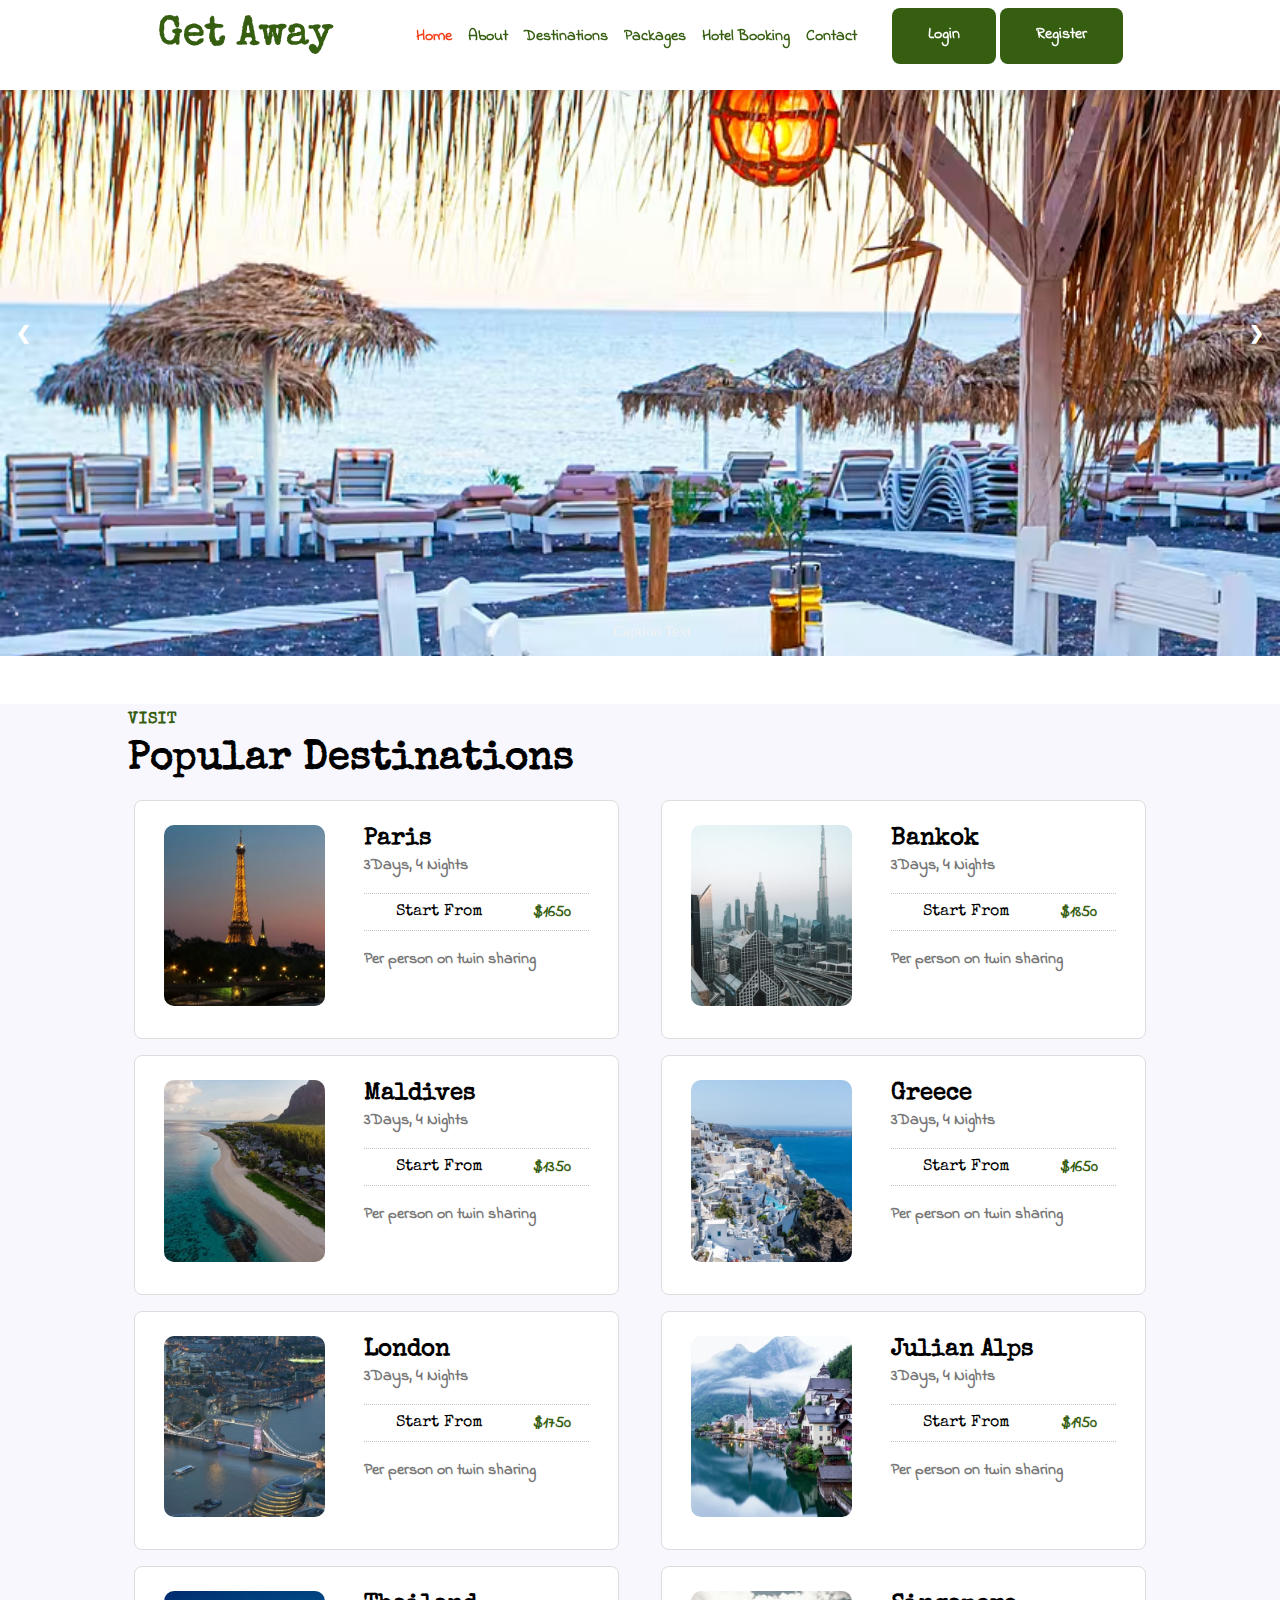
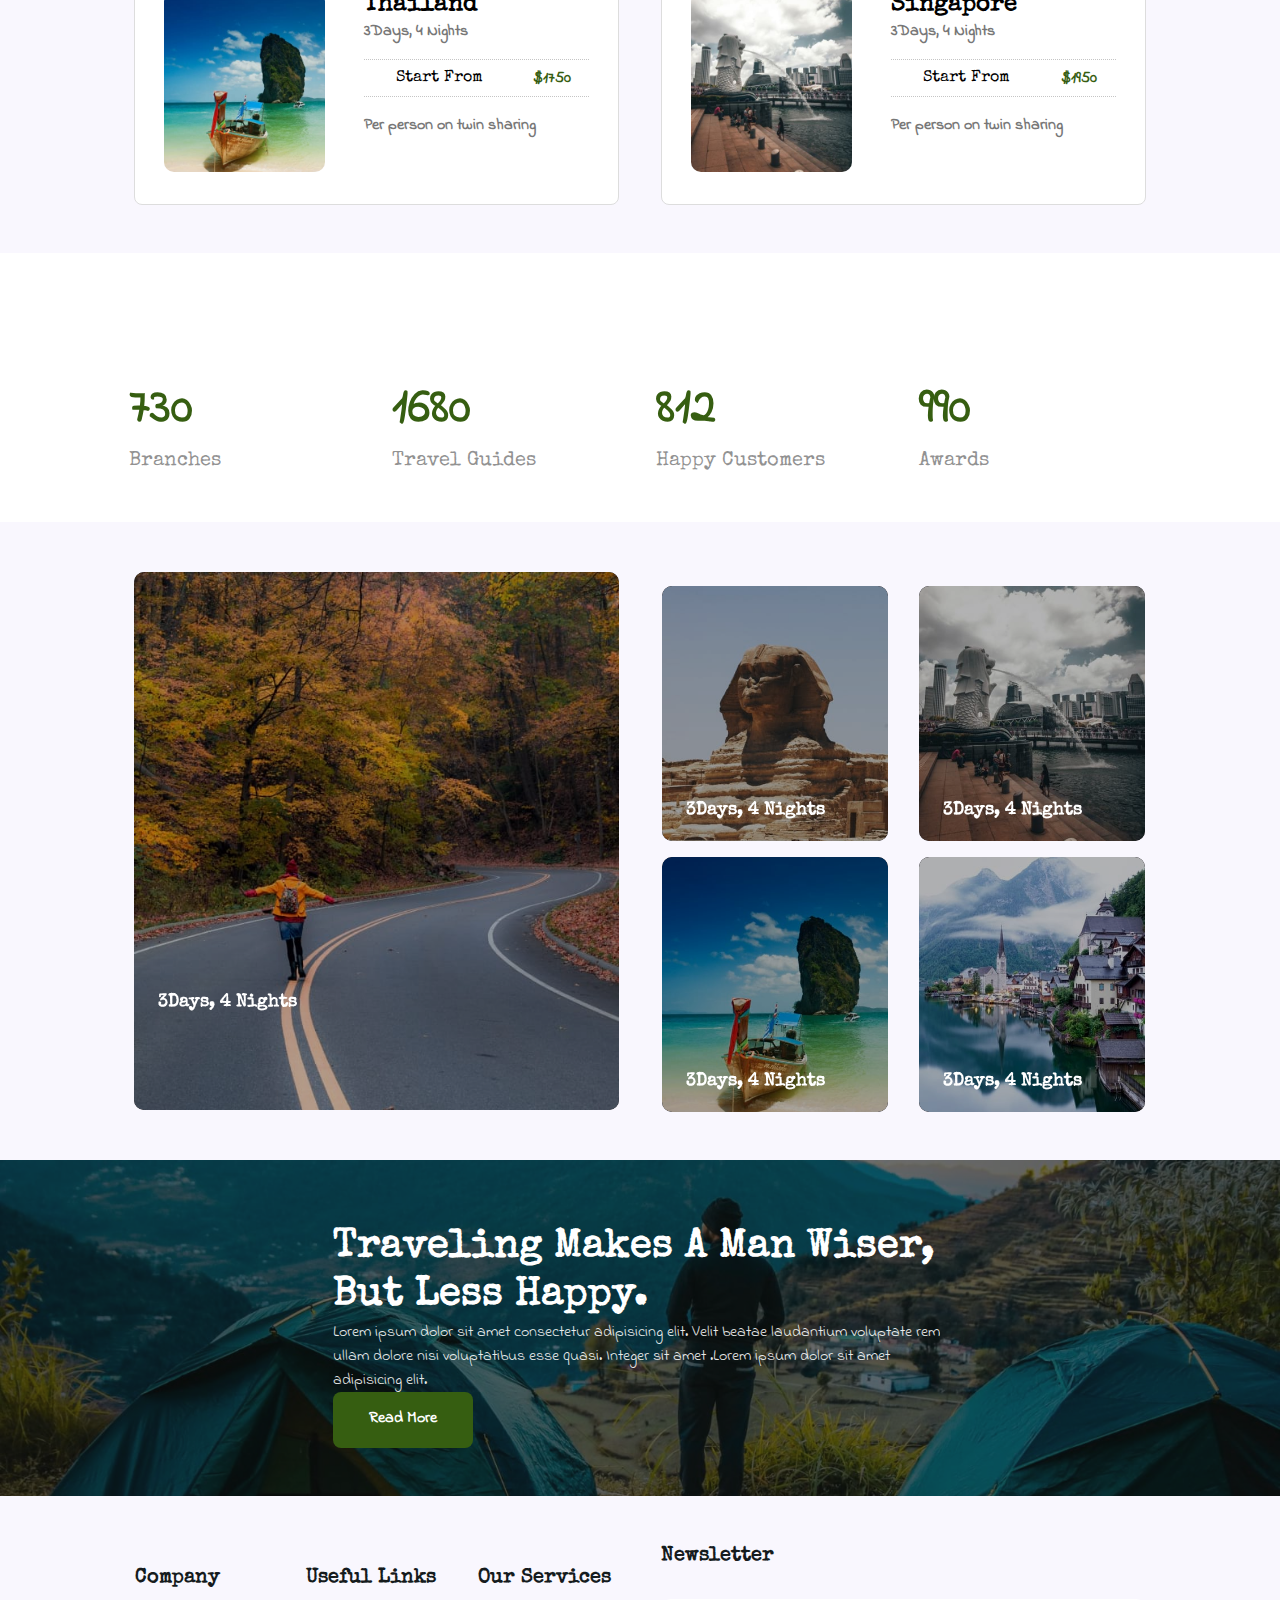
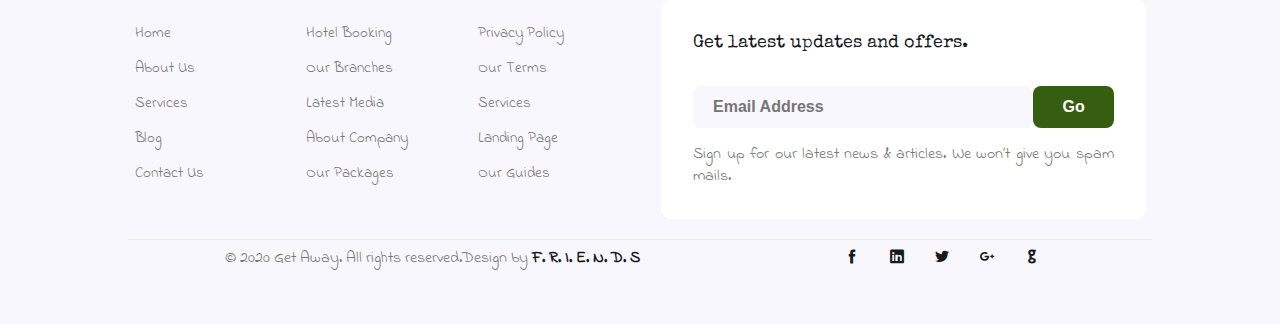
==== commit b411635f: "header fixes" ====
--- a/index.html
+++ b/index.html
@@ -53,7 +53,9 @@
               <li class="nav-item">
                 <a class="nav-link" href="packages.html">Packages</a>
               </li>
-
+              <li class="nav-item">
+                <a class="nav-link" href="hotel-booking.html">Hotel Booking</a>
+              </li>
               <li class="nav-item">
                 <a class="nav-link" href="contact.html">Contact</a>
               </li>
--- a/css/style.css
+++ b/css/style.css
@@ -2,15 +2,18 @@
 * {
   padding: 0;
   margin: auto;
-  /* overflow-x: hidden; */
-}
-.container {
+}
+/* .container {
   width: 1178px;
   padding-right: 15px;
   padding-left: 15px;
   margin-right: auto;
   margin-left: auto;
-} 
+} */
+.container {
+  width: 80%;
+  margin: auto;
+}
 ul li {
   list-style: none;
   display: inline-block;
@@ -35,7 +38,6 @@
   color: #000;
   font-weight: 600;
   cursor: pointer;
-  color: red;
 }
 a:hover {
   color: #f53f1a;
@@ -343,7 +345,6 @@
   align-items: center;
   justify-content: space-between;
   padding: 0.5rem 1rem;
-  background: white;
 }
 
 .navbar .container,
@@ -931,7 +932,7 @@
 }
 
 .travel-footer span.color-ubd {
-  color: #000;
+  color: var(--font-color);
   opacity: 0.5;
   font-weight: 500;
   font-size: 16px;
@@ -983,7 +984,7 @@
 }
 
 .travel-footer a.footer-small-text {
-  color: #365e11;
+  color: var(--heading-color);
   line-height: 24px;
   font-size: 16px;
   font-weight: 600;
@@ -1167,7 +1168,7 @@
   }
 
   .travel-about-breadcrumb {
-    margin-top: 100px;
+    margin-top: 68px;
   }
 }
 
@@ -1406,7 +1407,7 @@
 }
 
 .pricing .pricing {
-  color: #365e11;
+  color: var(--heading-color);
   line-height: 32px;
   font-size: 42px;
   text-align: right;
@@ -1421,7 +1422,7 @@
 }
 
 .pricing .pri {
-  color: #000;
+  color: var(--font-color);
   line-height: 25px;
   font-size: 17px;
   vertical-align: super;
@@ -1429,7 +1430,7 @@
 }
 
 .pricing .pri1 {
-  color: #365e11;
+  color: var(--heading-color);
   text-align: right;
   line-height: 25px;
   font-size: 20px;
@@ -1438,7 +1439,7 @@
 }
 
 .pricing .price-title {
-  color: #000;
+  color: var(--font-color);
   line-height: 20px;
   font-size: 17px;
   font-weight: 400;
@@ -1458,135 +1459,15 @@
     display: grid;
     grid-template-columns: 1fr;
   }
-  
-  .pricing .price-box:hover {
-    border: 1px solid #f44336;
-    transition: 0.5s ease-out;
-    -webkit-transition: 0.5s ease-out;
-    -moz-transition: 0.5s ease-out;
-    -ms-transition: 0.5s ease-out;
-    -o-transition: 0.5s ease-out;
-  }
-  
-  .pricing .pricehead {
-    color: #151b1d;
-    text-transform: uppercase;
-    line-height: 20px;
-    font-size: 15px;
-    font-weight: 700;
-  }
-  
-  .pricing .pricing {
-    color: #365e11;
-    line-height: 32px;
-    font-size: 42px;
-    text-align: right;
-    font-weight: 700;
-  }
-  
-
 
   .pricing .grid {
     display: grid;
     grid-template-columns: 2fr 3fr 2fr;
     align-items: center;
-    grid-gap: 20px;
+    grid-gap: 10px;
   }
-  
-  .pricing .pri {
-    color: #000;
-    line-height: 25px;
-    font-size: 17px;
-    vertical-align: super;
-    font-weight: 600;
-  }
-  
-  .pricing .pri1 {
-    color: #365e11;
-    text-align: right;
-    line-height: 25px;
-    font-size: 20px;
-    font-weight: 300;
-    vertical-align: super;
-  }
-  
-  .pricing .price-title {
-    color: #000;
-    line-height: 20px;
-    font-size: 17px;
-    font-weight: 400;
-    text-transform: capitalize;
-  }
-  
-  .pricing .pricing-style-travels {
-    margin: 0 auto;
-    width: 100%;
-    display: flex;
-    flex-wrap: wrap;
-    justify-content: center;
-  }
-  
-  @media (max-width:992px) {
-    .pricing .price-number {
-      display: grid;
-      grid-template-columns: 1fr;
-    }
-  
-    .pricing .grid {
-      display: grid;
-      grid-template-columns: 2fr 3fr 2fr;
-      align-items: center;
-      grid-gap: 10px;
-    }
-  }
-  
-  @media (max-width:667px) {
-    .pricing .grid {
-      display: grid;
-      grid-template-columns: 1fr;
-      align-items: center;
-      grid-gap: 10px;
-      text-align: center;
-    }
-  
-    .pricing .price-number {
-      margin-top: 20px;
-    }
-  
-    .pricing .pricing {
-      font-size: 48px;
-      text-align: center;
-    }
-  }
-}
-
-  /* Contact Page */
-  .travel-contact .cont-details h5 {
-    color: #365e11;
-    font-size: 40px;
-    line-height: 48px;
-    font-weight: 600;
-  }
-  
-  .travel-contact .cont-details p {
-    color: #000;
-    font-size: 18px;
-    line-height: 28px;
-    font-weight: 400;
-    max-width: 450px;
-  }
-  
-  .travel-contact .hours h6 {
-    color: #365e11;
-    font-size: 18px;
-    line-height: 25px;
-  }
-  
-  .travel-contact .hours p {
-    font-size: 16px;
-    margin-bottom: 10px;
-    color: #000;
-        max-width: 350px;}
+}
+
 @media (max-width: 667px) {
   .pricing .grid {
     display: grid;
@@ -1608,14 +1489,14 @@
 
 /* Contact Page */
 .travel-contact .cont-details h5 {
-  color: #365e11;
+  color: var(--heading-color);
   font-size: 40px;
   line-height: 48px;
   font-weight: 600;
 }
 
 .travel-contact .cont-details p {
-  color: #000;
+  color: var(--font-color);
   font-size: 18px;
   line-height: 28px;
   font-weight: 400;
@@ -1623,7 +1504,7 @@
 }
 
 .travel-contact .hours h6 {
-  color: #365e11;
+  color: var(--heading-color);
   font-size: 18px;
   line-height: 25px;
 }
@@ -1631,12 +1512,12 @@
 .travel-contact .hours p {
   font-size: 16px;
   margin-bottom: 10px;
-  color: #000;
+  color: var(--font-color);
   max-width: 350px;
 }
 
 .travel-contact .hours p a {
-  color: #000;
+  color: var(--font-color);
 }
 
 .travel-contact .hours p a:hover {
@@ -1649,17 +1530,17 @@
   font-style: normal;
   font-family: inherit;
   border: none;
-  color: #365e11;
+  color: var(--heading-color);
   font-size: 16px;
   width: 100%;
   height: 55px;
-  background: #fff;
+  background: var(--bg-color);
   padding: 0px 20px;
   outline: none;
-  border-radius: #ddd;
+  border-radius: var(--border-radius);
   border-width: 1px;
   border-style: solid;
-  border-color: #ddd;
+  border-color: var(--border-color);
   -o-border-image: initial;
   border-image: initial;
   margin-bottom: 10px;
@@ -1672,11 +1553,11 @@
 
 .travel-contact .contact-grids input:focus,
 .travel-contact .contact-grids textarea:focus {
-  border: 1px solid #365e11;
+  border: 1px solid var(--secondary-color);
 }
 
 .travel-contact .map h5 {
-  color: #365e11;
+  color: var(--heading-color);
   font-size: 35px;
   line-height: 42px;
   font-weight: 600;
@@ -1687,76 +1568,18 @@
   width: 100%;
   min-height: 330px;
   padding: 10px;
-  background: #fff;
-  border-radius: 8px;
+  background: var(--bg-color);
+  border-radius: var(--border-radius);
 }
 
 @media (max-width: 568px) {
   .travel-contact .contact-grids input,
   .travel-contact .contact-grids textarea {
-    font-weight: normal;
-    font-style: normal;
-    font-family: inherit;
-    border: none;
-    color: #365e11;
     font-size: 16px;
-    width: 92%;
-    height: 55px;
-    background: #fff;
-    padding: 0px 20px;
-    outline: none;
-    border-radius: 8px;
-    border-width: 1px;
-    border-style: solid;
-    border-color: #ddd;
-    -o-border-image: initial;
-    border-image: initial;
-    margin-bottom: 10px;
   }
-  
-  .travel-contact .contact-grids textarea {
-    height: 140px;
-    padding: 15px 20px;
-  }
-  
-  .travel-contact .contact-grids input:focus,
-  .travel-contact .contact-grids textarea:focus {
-    border: 1px solid #365e11;
-  }
-  
-  .travel-contact .map h5 {
-    color: #365e11;
-    font-size: 35px;
-    line-height: 42px;
-    font-weight: 600;
-    margin-bottom: 15px;
-  }
-  
-  .travel-contact .map iframe {
-    width: 100%;
-    min-height: 330px;
-    padding: 10px;
-    background: #fff;
-    border-radius: 8px;
-  }
-  
-  @media (max-width: 568px) {
-  
-    .travel-contact .contact-grids input,
-    .travel-contact .contact-grids textarea {
-      font-size: 16px;
-    }
-  }
-  .btn-primary {
-    color: #fff;
-    background-color: #000000;
-    border-color: #000000;
-}
-  
-  
-}
-.btn-primary {
-    color: #fff;
-    background-color: #000000;
-    border-color: #000;
-}+}
+
+.nav-wrapper {
+  display: flex;
+  justify-content: center;
+}
--- a/css/responsive.css
+++ b/css/responsive.css
@@ -1,18 +1,16 @@
 @media (max-width: 575.98px) {
-
-  .navbar-expand-sm>.container,
-  .navbar-expand-sm>.container-fluid,
-  .navbar-expand-sm>.container-sm,
-  .navbar-expand-sm>.container-md,
-  .navbar-expand-sm>.container-lg,
-  .navbar-expand-sm>.container-xl {
+  .navbar-expand-sm > .container,
+  .navbar-expand-sm > .container-fluid,
+  .navbar-expand-sm > .container-sm,
+  .navbar-expand-sm > .container-md,
+  .navbar-expand-sm > .container-lg,
+  .navbar-expand-sm > .container-xl {
     padding-right: 0;
     padding-left: 0;
   }
 }
 
 @media (min-width: 576px) {
-
   .pb-sm-5,
   .py-sm-5 {
     padding-bottom: 3rem !important;
@@ -46,12 +44,12 @@
     padding-left: 0.5rem;
   }
 
-  .navbar-expand-sm>.container,
-  .navbar-expand-sm>.container-fluid,
-  .navbar-expand-sm>.container-sm,
-  .navbar-expand-sm>.container-md,
-  .navbar-expand-sm>.container-lg,
-  .navbar-expand-sm>.container-xl {
+  .navbar-expand-sm > .container,
+  .navbar-expand-sm > .container-fluid,
+  .navbar-expand-sm > .container-sm,
+  .navbar-expand-sm > .container-md,
+  .navbar-expand-sm > .container-lg,
+  .navbar-expand-sm > .container-xl {
     flex-wrap: nowrap;
   }
 
@@ -76,21 +74,18 @@
 }
 
 @media (max-width: 767.98px) {
-
-  .navbar-expand-md>.container,
-  .navbar-expand-md>.container-fluid,
-  .navbar-expand-md>.container-sm,
-  .navbar-expand-md>.container-md,
-  .navbar-expand-md>.container-lg,
-  .navbar-expand-md>.container-xl {
+  .navbar-expand-md > .container,
+  .navbar-expand-md > .container-fluid,
+  .navbar-expand-md > .container-sm,
+  .navbar-expand-md > .container-md,
+  .navbar-expand-md > .container-lg,
+  .navbar-expand-md > .container-xl {
     padding-right: 0;
     padding-left: 0;
   }
-
 }
 
 @media (min-width: 768px) {
-
   .mt-md-0,
   .my-md-0 {
     margin-top: 0 !important;
@@ -119,12 +114,12 @@
     padding-left: 0.5rem;
   }
 
-  .navbar-expand-md>.container,
-  .navbar-expand-md>.container-fluid,
-  .navbar-expand-md>.container-sm,
-  .navbar-expand-md>.container-md,
-  .navbar-expand-md>.container-lg,
-  .navbar-expand-md>.container-xl {
+  .navbar-expand-md > .container,
+  .navbar-expand-md > .container-fluid,
+  .navbar-expand-md > .container-sm,
+  .navbar-expand-md > .container-md,
+  .navbar-expand-md > .container-lg,
+  .navbar-expand-md > .container-xl {
     flex-wrap: nowrap;
   }
 
@@ -140,18 +135,15 @@
   .travel-grids1 .col-md-4 {
     max-width: 30.33333%;
   }
-
-
 }
 
 @media (max-width: 991.98px) {
-
-  .navbar-expand-lg>.container,
-  .navbar-expand-lg>.container-fluid,
-  .navbar-expand-lg>.container-sm,
-  .navbar-expand-lg>.container-md,
-  .navbar-expand-lg>.container-lg,
-  .navbar-expand-lg>.container-xl {
+  .navbar-expand-lg > .container,
+  .navbar-expand-lg > .container-fluid,
+  .navbar-expand-lg > .container-sm,
+  .navbar-expand-lg > .container-md,
+  .navbar-expand-lg > .container-lg,
+  .navbar-expand-lg > .container-xl {
     padding-right: 0;
     padding-left: 0;
   }
@@ -169,7 +161,8 @@
   .text-lg-center {
     text-align: center !important;
   }
-  .mt-lg-0,
+
+  /* .mt-lg-0,
   .my-lg-0 {
     margin-top: 0 !important;
   } */
@@ -204,12 +197,12 @@
     padding-left: 0.5rem;
   }
 
-  .navbar-expand-lg>.container,
-  .navbar-expand-lg>.container-fluid,
-  .navbar-expand-lg>.container-sm,
-  .navbar-expand-lg>.container-md,
-  .navbar-expand-lg>.container-lg,
-  .navbar-expand-lg>.container-xl {
+  .navbar-expand-lg > .container,
+  .navbar-expand-lg > .container-fluid,
+  .navbar-expand-lg > .container-sm,
+  .navbar-expand-lg > .container-md,
+  .navbar-expand-lg > .container-lg,
+  .navbar-expand-lg > .container-xl {
     flex-wrap: nowrap;
   }
 
@@ -229,13 +222,12 @@
 }
 
 @media (max-width: 1199.98px) {
-
-  .navbar-expand-xl>.container,
-  .navbar-expand-xl>.container-fluid,
-  .navbar-expand-xl>.container-sm,
-  .navbar-expand-xl>.container-md,
-  .navbar-expand-xl>.container-lg,
-  .navbar-expand-xl>.container-xl {
+  .navbar-expand-xl > .container,
+  .navbar-expand-xl > .container-fluid,
+  .navbar-expand-xl > .container-sm,
+  .navbar-expand-xl > .container-md,
+  .navbar-expand-xl > .container-lg,
+  .navbar-expand-xl > .container-xl {
     padding-right: 0;
     padding-left: 0;
   }
@@ -281,7 +273,7 @@
   }
   .travel-grids1 .col-md-4 {
     max-width: 29.33333%;
-}
+  }
   .travel-footer .col-md-4 {
     max-width: 24.33333%;
   }
@@ -314,12 +306,12 @@
     padding-left: 0.5rem;
   }
 
-  .navbar-expand-xl>.container,
-  .navbar-expand-xl>.container-fluid,
-  .navbar-expand-xl>.container-sm,
-  .navbar-expand-xl>.container-md,
-  .navbar-expand-xl>.container-lg,
-  .navbar-expand-xl>.container-xl {
+  .navbar-expand-xl > .container,
+  .navbar-expand-xl > .container-fluid,
+  .navbar-expand-xl > .container-sm,
+  .navbar-expand-xl > .container-md,
+  .navbar-expand-xl > .container-lg,
+  .navbar-expand-xl > .container-xl {
     flex-wrap: nowrap;
   }
 
@@ -334,7 +326,6 @@
 }
 
 @media only screen and (max-width: 300px) {
-
   .prev,
   .next,
   .text {
@@ -372,8 +363,6 @@
     
   }
 } */
-
-
 
 @media screen and (max-width: 834px) {
   .travel-footer .travel-footer-16-main h3 {
@@ -467,10 +456,8 @@
     padding-top: 10px;
   }
 }
+
 @media only screen and (max-width: 600px) {
-  .main-wrapper {
-    width: 100%;
-  }
   .nav-wrapper {
     display: none;
     /* flex-wrap: wrap; */
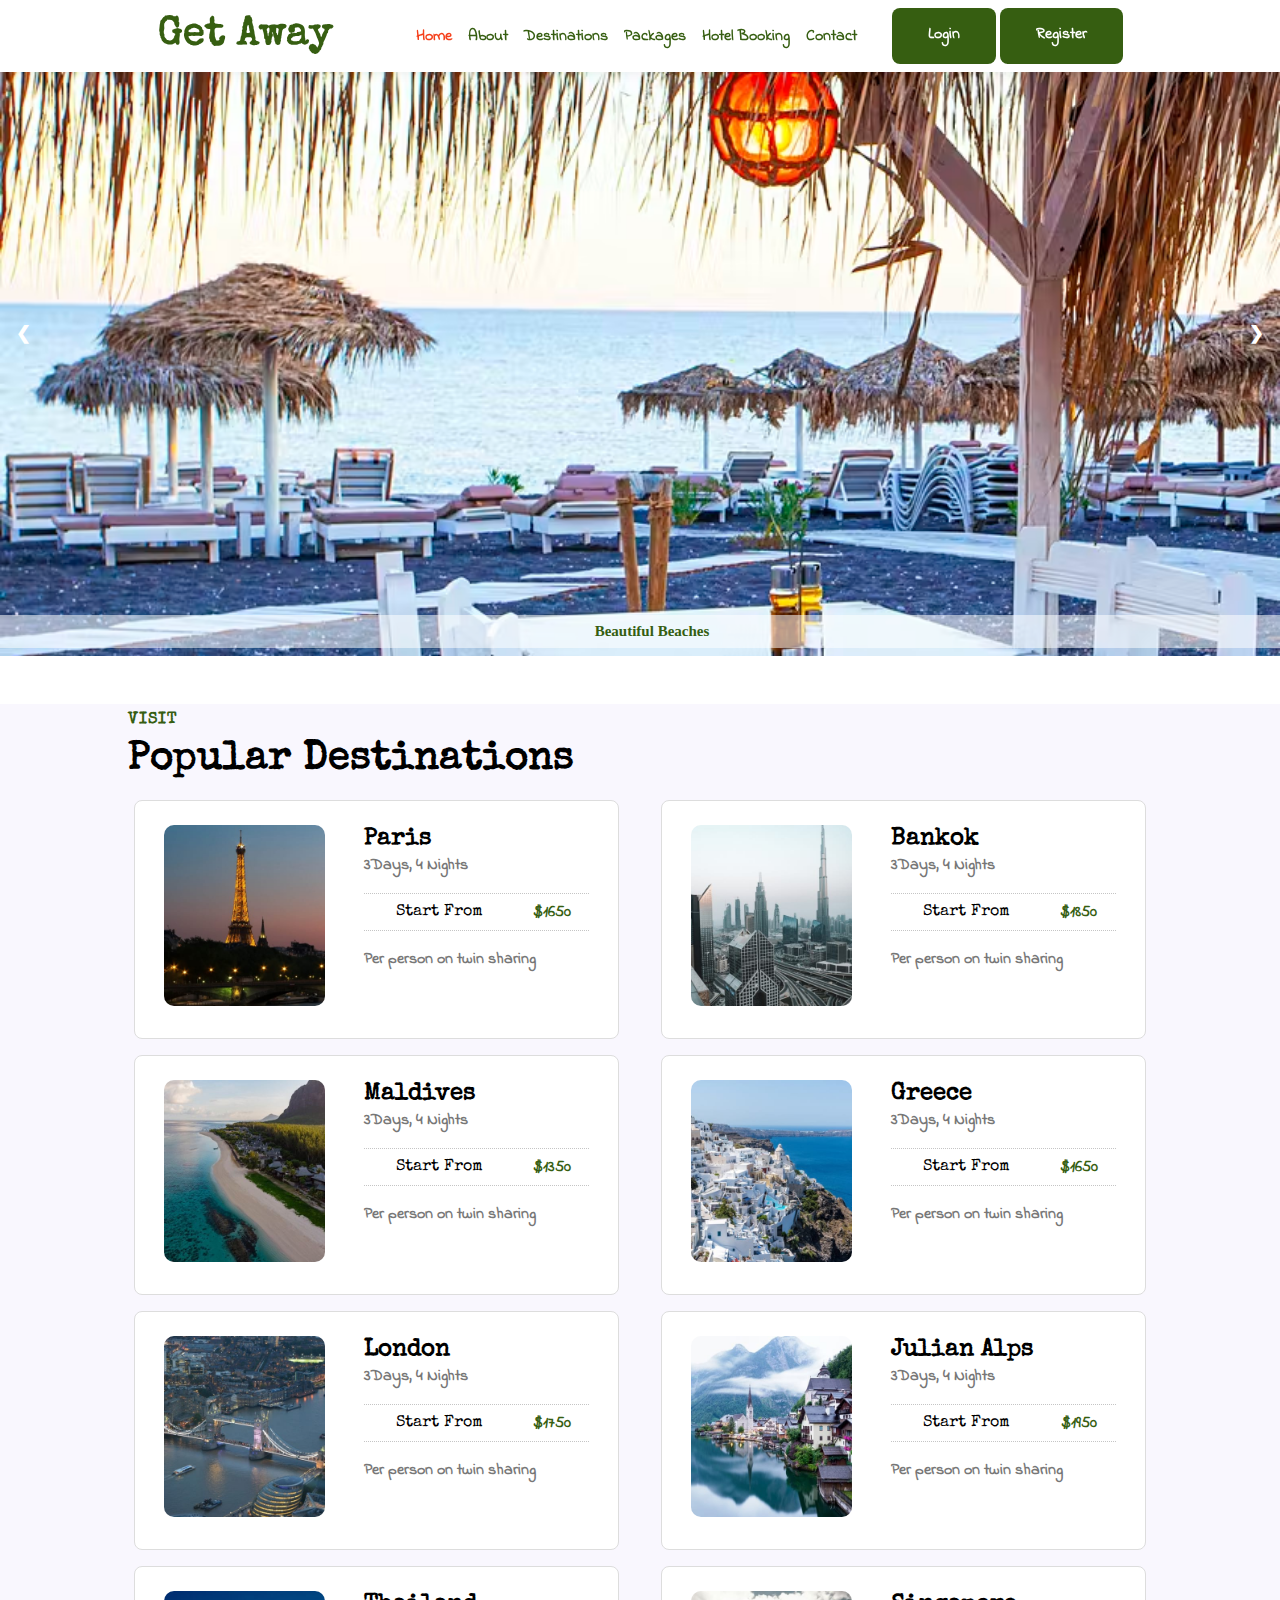
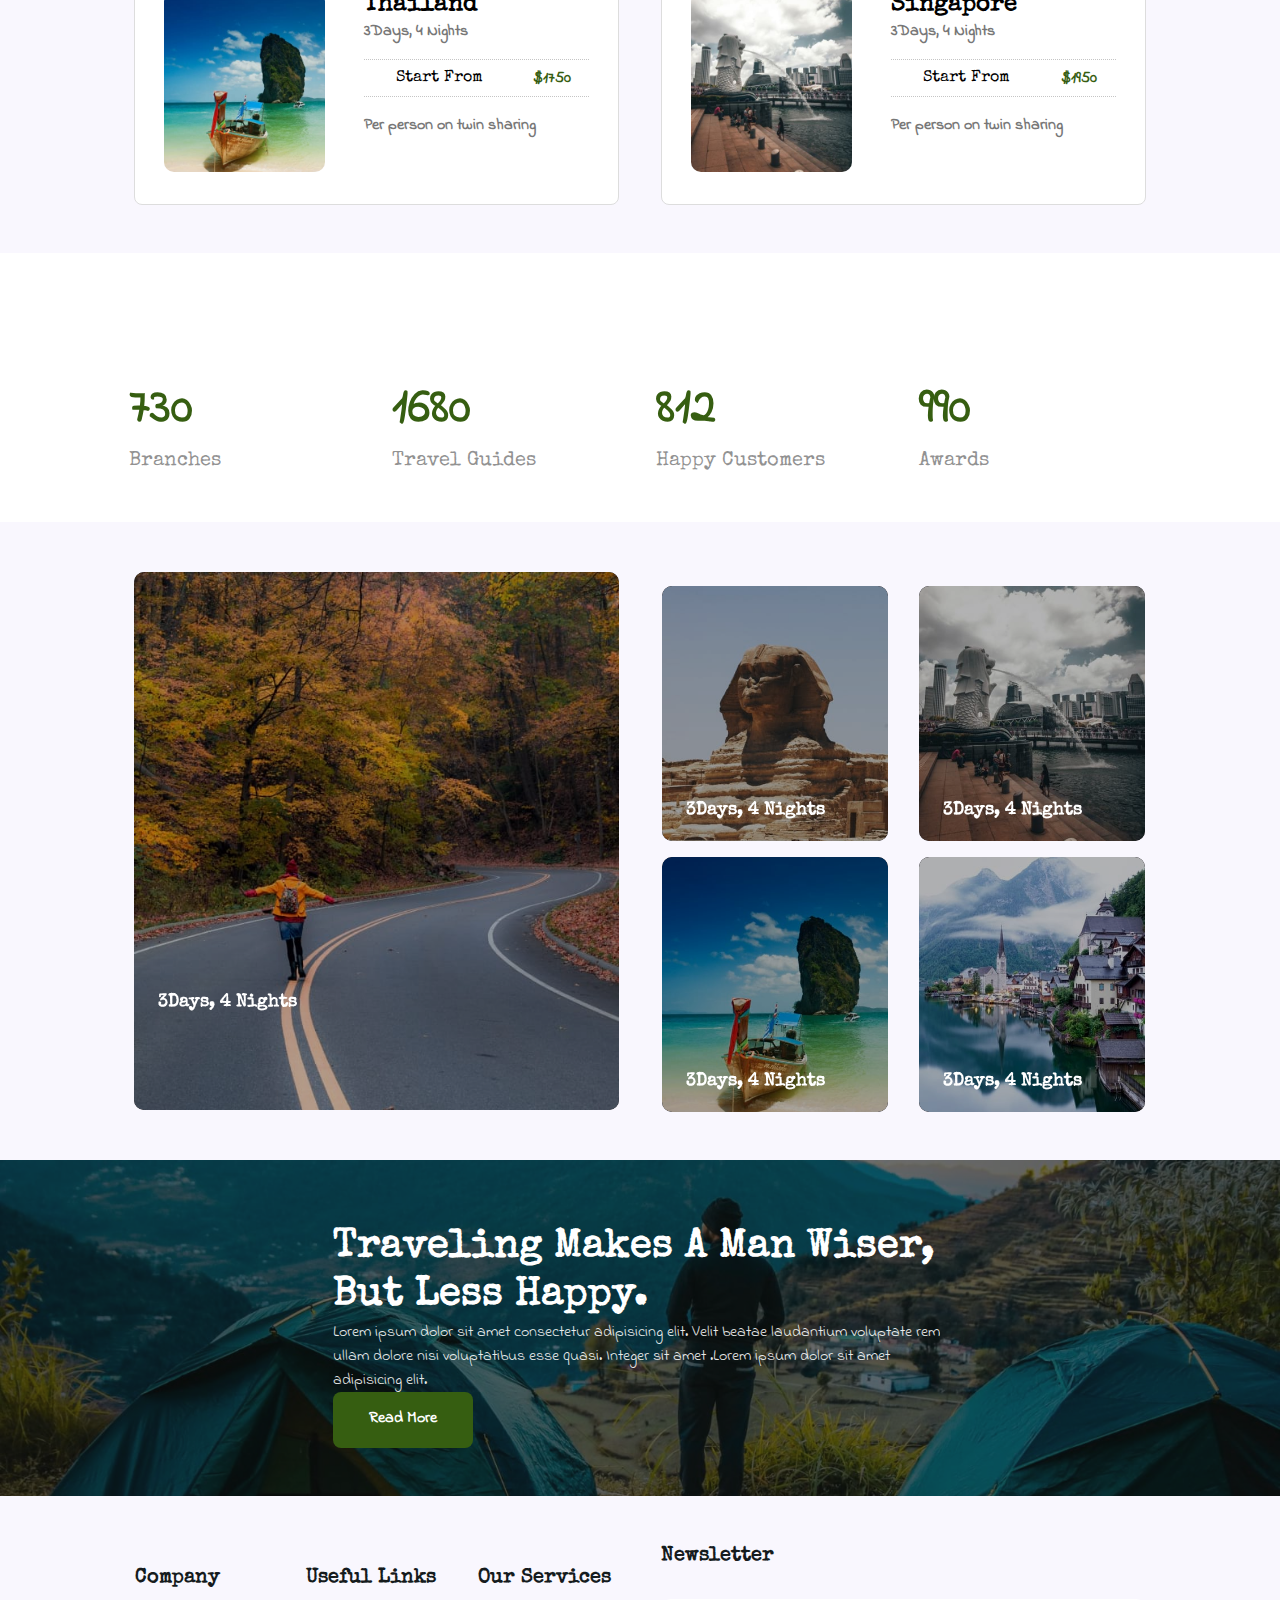
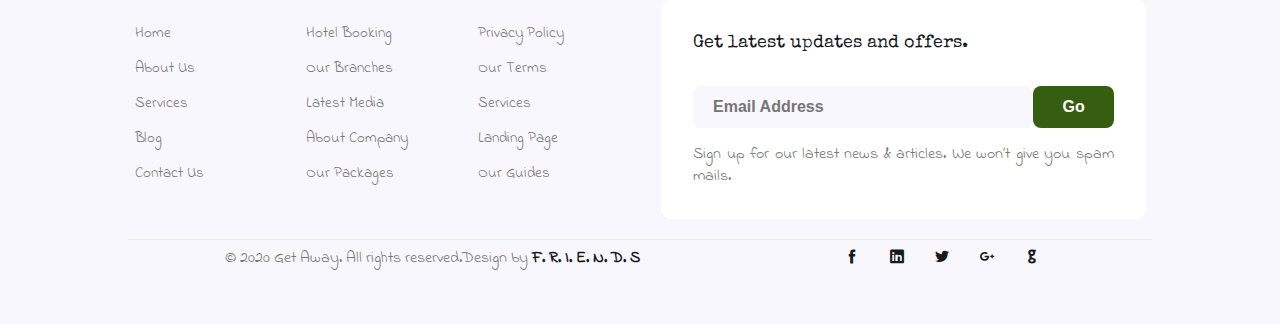
==== commit 19e81bd8: "design fixes" ====
--- a/index.html
+++ b/index.html
@@ -86,17 +86,17 @@
     <div class="slideshow-container">
       <div class="mySlides fade">
         <img src="images/banner1.avif" style="width: 100%" />
-        <div class="text">Caption Text</div>
+        <div class="text">Beautiful Beaches</div>
       </div>
 
       <div class="mySlides fade">
         <img src="images/banner2.avif" style="width: 100%" />
-        <div class="text">Caption Two</div>
+        <div class="text">Nature is peace</div>
       </div>
 
       <div class="mySlides fade">
         <img src="images/banner3.jpeg" style="width: 100%" />
-        <div class="text">Caption Three</div>
+        <div class="text">Be free with you're busy life.</div>
       </div>
 
       <a class="prev" onclick="plusSlides(-1)">❮</a>
--- a/css/style.css
+++ b/css/style.css
@@ -237,6 +237,7 @@
   right: 0;
   left: 0;
   z-index: 1030;
+  height: auto;
 }
 header {
   background-color: #fff;
@@ -622,13 +623,15 @@
 
 /* Caption text */
 .text {
-  color: #f2f2f2;
+  color: #355e11;
   font-size: 15px;
   padding: 8px 12px;
   position: absolute;
   bottom: 8px;
   width: 100%;
   text-align: center;
+  font-weight: bold;
+  background-color: #ffffff8a;
 }
 
 /* Fading animation */
--- a/css/responsive.css
+++ b/css/responsive.css
@@ -73,7 +73,7 @@
   }
 }
 
-@media (max-width: 767.98px) {
+@media (max-width: 769.98px) {
   .navbar-expand-md > .container,
   .navbar-expand-md > .container-fluid,
   .navbar-expand-md > .container-sm,
@@ -83,14 +83,21 @@
     padding-right: 0;
     padding-left: 0;
   }
+  .nav-wrapper{
+    position: absolute;
+    top: 106px;
+    left: 0;
+    width: 95%;
+    background-color: #fff;
+}
 }
 
 @media (min-width: 768px) {
   .mt-md-0,
   .my-md-0 {
     margin-top: 0 !important;
-  }
-
+  
+  }
   .col-md-4 {
     flex: 0 0 33.33333%;
     max-width: 33.33333%;
@@ -457,7 +464,10 @@
   }
 }
 
-@media only screen and (max-width: 600px) {
+@media only screen and (max-width: 800px) {
+    .controls .btn-style{
+        width: 100%;
+    }
   .nav-wrapper {
     display: none;
     /* flex-wrap: wrap; */
